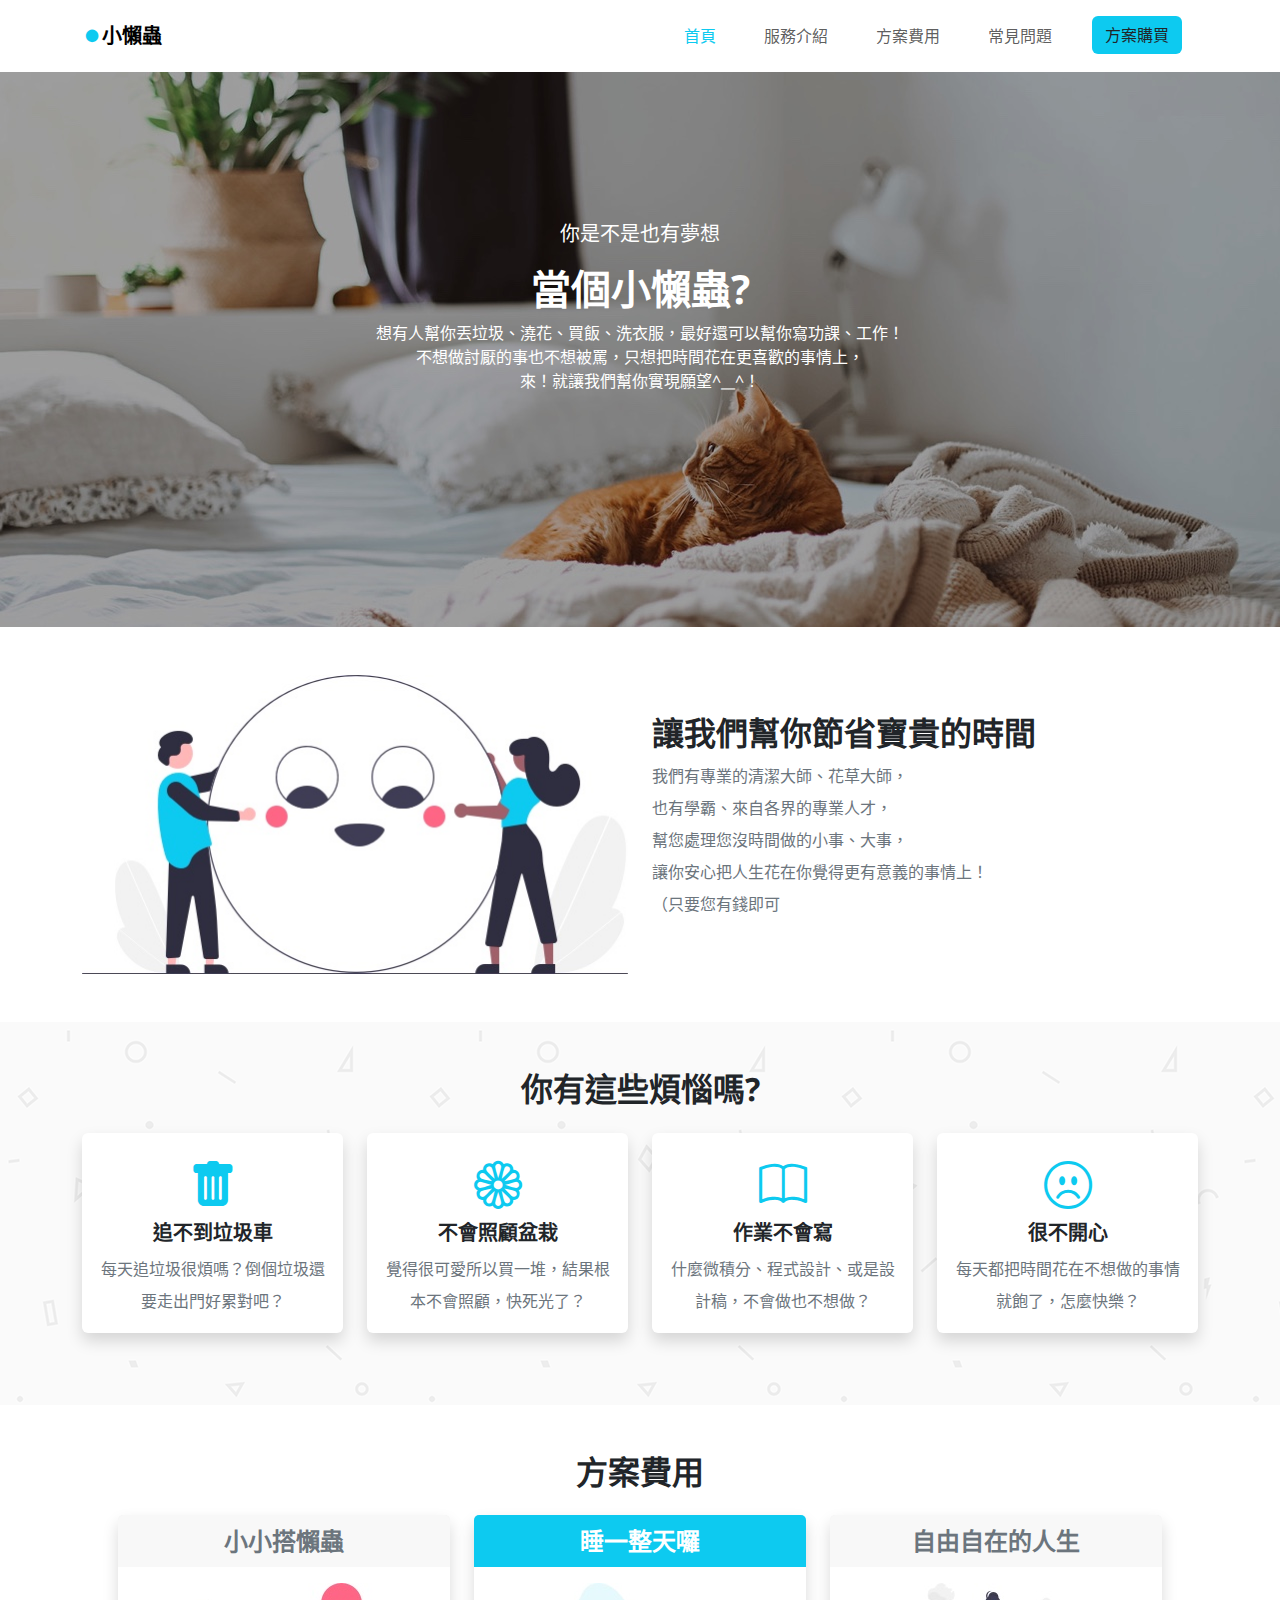
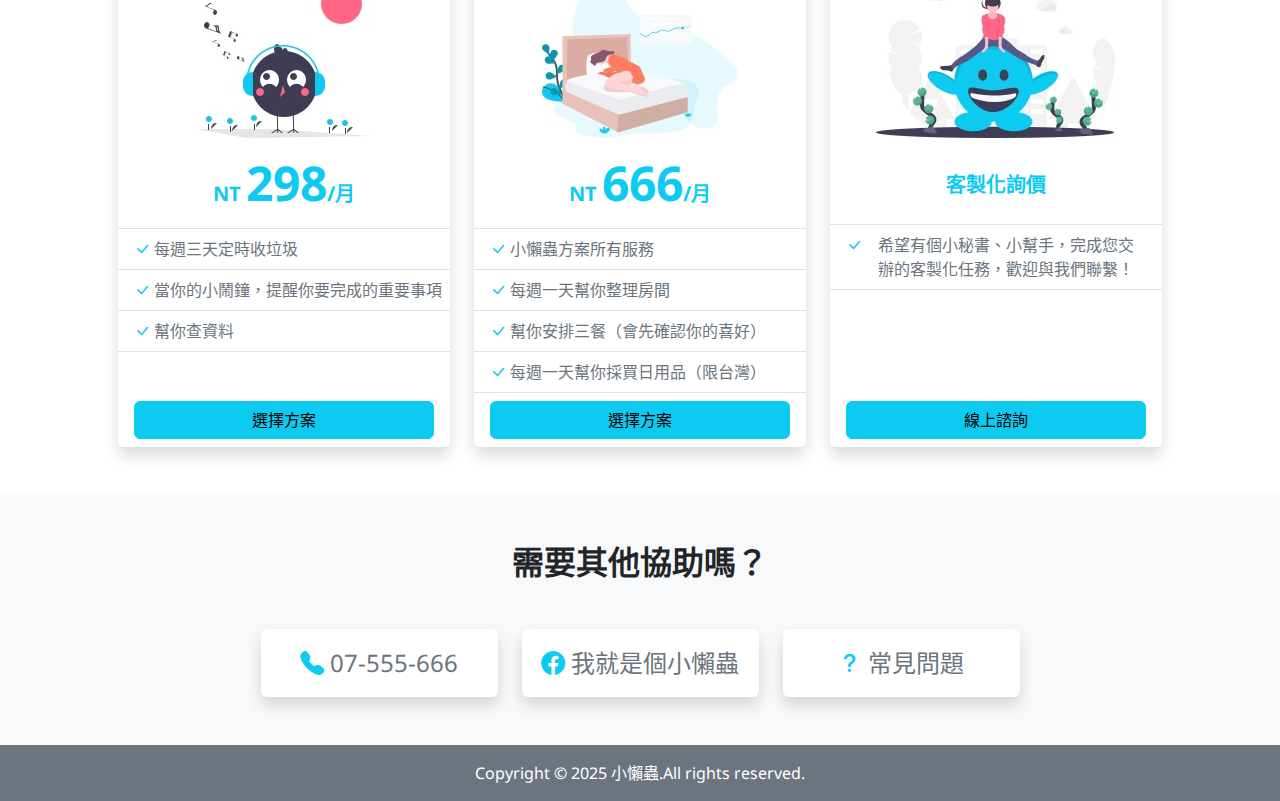
==== index.html @ 2e92f0f8 "The first commit on 20250121" ====
<!DOCTYPE html>
<html lang="zh-tw">
  <head>
    <meta charset="UTF-8" />
    <meta name="viewport" content="width=device-width, initial-scale=1.0" />
    <title>小懶蟲</title>
    <link rel="stylesheet" href="./stylesheets/all.css" />
    <link rel="preconnect" href="https://fonts.googleapis.com" />
    <link rel="preconnect" href="https://fonts.gstatic.com" crossorigin />
    <link
      href="https://fonts.googleapis.com/css2?family=Noto+Sans:ital,wght@0,100..900;1,100..900&display=swap"
      rel="stylesheet"
    />
    <link
      rel="stylesheet"
      href="https://cdn.jsdelivr.net/npm/bootstrap-icons@1.11.3/font/bootstrap-icons.min.css"
    />

    <style>
      body {
        font-family: "Noto Sans", serif;
        font-optical-sizing: auto;
        font-weight: 400;
        font-style: normal;
        font-variation-settings: "wdth" 100;
      }
    </style>
  </head>
  <body>
    <!-- 導覽列  -->

    <nav class="navbar navbar-expand-lg navbar-light bg-white py-3 fixed-top">
      <div class="container">
        <a class="navbar-brand fw-bold" href="#"
          ><i class="bi bi-record-fill text-info"></i>小懶蟲</a
        >
        <button
          class="navbar-toggler"
          type="button"
          data-bs-toggle="collapse"
          data-bs-target="#navbarSupportedContent"
          aria-controls="navbarSupportedContent"
          aria-expanded="false"
          aria-label="Toggle navigation"
        >
          <span class="navbar-toggler-icon"></span>
        </button>
        <div class="collapse navbar-collapse" id="navbarSupportedContent">
          <ul class="navbar-nav ms-auto mb-2 mb-lg-0">
            <li class="nav-item mx-3">
              <a class="nav-link text-info" aria-current="page" href="#"
                >首頁</a
              >
            </li>
            <li class="nav-item mx-3">
              <a class="nav-link" href="#service">服務介紹</a>
            </li>
            <li class="nav-item mx-3">
              <a class="nav-link" href="#option">方案費用</a>
            </li>
            <li class="nav-item mx-3">
              <a class="nav-link" href="./question.html">常見問題</a>
            </li>
            <li class="nav-item mx-3">
              <a class="btn bg-info" href="./purchase.html">方案購買</a>
            </li>
          </ul>
        </div>
      </div>
    </nav>

    <!-- Header 圖片 -->
    <header
      class="header d-flex justify-content-center align-items-lg-center mb-5"
    >
      <div class="p-5 text-white text-center">
        <p class="fs-5">你是不是也有夢想</p>
        <h1 class="fw-bold">當個小懶蟲?</h1>
        <p>
          想有人幫你丟垃圾、澆花、買飯、洗衣服，最好還可以幫你寫功課、工作！<br />
          不想做討厭的事也不想被罵，只想把時間花在更喜歡的事情上，<br />
          來！就讓我們幫你實現願望^__^！
        </p>
      </div>
    </header>

    <!-- Card-->
    <section class="container mb-5" id="service">
      <div class="row row-cols-1 row-cols-lg-2 flex-row-reverse">
        <div class="col d-flex align-items-center">
          <div>
            <h2 class="fw-bold">讓我們幫你節省寶貴的時間</h2>
            <p class="text-secondary lh-lg">
              我們有專業的清潔大師、花草大師，<br />
              也有學霸、來自各界的專業人才，<br />
              幫您處理您沒時間做的小事、大事，<br />
              讓你安心把人生花在你覺得更有意義的事情上！<br />
              （只要您有錢即可
            </p>
          </div>
        </div>
        <div class="col">
          <img src="./images/info.jpg" class="w-100 img-fluild" alt="" />
        </div>
      </div>
    </section>

    <!--特殊卡片-->
    <section class="p-5" style="background-image: url(./images/bg_paper.png)">
      <div class="container">
        <h2 class="text-center fw-bold mb-4">你有這些煩惱嗎?</h2>
        <div class="row row-cols-1 row-cols-lg-4 g-3 g-lg-4 mb-4">
          <div class="col">
            <div class="card border-0 shadow">
              <div class="card-body text-center">
                <i class="bi bi-trash-fill fs-s-48 text-info"></i>

                <h3 class="card-text fs-5 fw-bold">追不到垃圾車</h3>
                <p class="card-text text-secondary lh-lg">
                  每天追垃圾很煩嗎？倒個垃圾還要走出門好累對吧？
                </p>
              </div>
            </div>
          </div>
          <div class="col">
            <div class="card border-0 shadow">
              <div class="card-body text-center">
                <i class="bi bi-flower1 fs-s-48 text-info"></i>

                <h3 class="card-text fs-5 fw-bold">不會照顧盆栽</h3>
                <p class="card-text text-secondary lh-lg">
                  覺得很可愛所以買一堆，結果根本不會照顧，快死光了？
                </p>
              </div>
            </div>
          </div>
          <div class="col">
            <div class="card border-0 shadow">
              <div class="card-body text-center">
                <i class="bi bi-book fs-s-48 text-info"></i>

                <h3 class="card-text fs-5 fw-bold">作業不會寫</h3>
                <p class="card-text text-secondary lh-lg">
                  什麼微積分、程式設計、或是設計稿，不會做也不想做？
                </p>
              </div>
            </div>
          </div>
          <div class="col">
            <div class="card border-0 shadow">
              <div class="card-body text-center">
                <i class="bi bi-emoji-frown fs-s-48 text-info"></i>

                <h3 class="card-text fs-5 fw-bold">很不開心</h3>
                <p class="card-text text-secondary lh-lg">
                  每天都把時間花在不想做的事情就飽了，怎麼快樂？
                </p>
              </div>
            </div>
          </div>
        </div>
      </div>
    </section>

    <!--方案費用-->
    <section class="container p-5" id="option">
      <h2 class="fw-bold text-center mb-4">方案費用</h2>
      <div class="row row-cols-1 row-cols-lg-3 gy-5">
        <div class="col">
          <div class="card border-0 shadow h-100">
            <div class="card-header border-0">
              <p class="fs-s-24 text-secondary fw-bold mb-0 text-center">
                小小搭懶蟲
              </p>
            </div>

            <div class="card-body flex-grow-0">
              <div class="text-center">
                <img
                  src="./images/plan01.jpg"
                  class="img-fluild mb-3"
                  alt=""
                  style="height: 155px; width: auto"
                />
                <p class="fs-5 card-text fw-bold text-info">
                  NT <strong class="display-5 fw-bold">298</strong>/月
                </p>
              </div>
            </div>
            <ul class="list-group list-group-flush text-nowrap">
              <li class="list-group-item text-secondary border-top">
                <i class="bi bi-check-lg fs-s-16 text-info"></i>
                每週三天定時收垃圾
              </li>
              <li class="list-group-item text-secondary">
                <i class="bi bi-check-lg fs-s-16 text-info"></i>
                當你的小鬧鐘，提醒你要完成的重要事項
              </li>
              <li class="list-group-item text-secondary border-bottom">
                <i class="bi bi-check-lg fs-s-16 text-info"></i> 幫你查資料
              </li>
            </ul>
            <div class="card-footer bg-white mt-auto">
              <a href="#" class="btn btn-info w-100">選擇方案</a>
            </div>
          </div>
        </div>

        <div class="col">
          <div class="card border-0 shadow h-100">
            <div class="card-header border-0 bg-info">
              <p class="fs-s-24 text-white fw-bold mb-0 text-center">
                睡一整天囉
              </p>
            </div>

            <div class="card-body flex-grow-0">
              <div class="text-center">
                <img
                  src="./images/plan02.jpg"
                  class="img-fluild mb-3"
                  alt=""
                  style="height: 155px; width: auto"
                />
                <p class="fs-5 card-text fw-bold text-info">
                  NT <strong class="display-5 fw-bold">666</strong>/月
                </p>
              </div>
            </div>
            <ul class="list-group list-group-flush text-nowrap">
              <li class="list-group-item text-secondary border-top">
                <i class="bi bi-check-lg fs-s-16 text-info"></i>
                小懶蟲方案所有服務
              </li>
              <li class="list-group-item text-secondary">
                <i class="bi bi-check-lg fs-s-16 text-info"></i>
                每週一天幫你整理房間
              </li>
              <li class="list-group-item text-secondary border-bottom">
                <i class="bi bi-check-lg fs-s-16 text-info"></i>
                幫你安排三餐（會先確認你的喜好）
              </li>
              <li class="list-group-item text-secondary border-bottom">
                <i class="bi bi-check-lg fs-s-16 text-info"></i>
                每週一天幫你採買日用品（限台灣）
              </li>
            </ul>
            <div class="card-footer bg-white">
              <a href="#" class="btn btn-info w-100">選擇方案</a>
            </div>
          </div>
        </div>

        <div class="col">
          <div class="card border-0 shadow h-100">
            <div class="card-header border-0">
              <p class="fs-s-24 text-secondary fw-bold mb-0 text-center">
                自由自在的人生
              </p>
            </div>

            <div class="card-body flex-grow-0">
              <!--flex-grow-0 讓card-body長度等於內容大小-->
              <div class="text-center">
                <img
                  src="./images/plan03.jpg"
                  class="img-fluild mb-3"
                  alt=""
                  style="height: 155px; width: auto"
                />
                <p class="fs-5 card-text fw-bold text-info mt-3 mb-2">
                  客製化詢價
                </p>
              </div>
            </div>
            <ul class="list-group list-group-flush">
              <li
                class="list-group-item text-secondary border-top border-bottom ps-5"
              >
                <i
                  class="bi bi-check-lg fs-s-16 text-info position-absolute start-0 ms-3"
                ></i>
                希望有個小秘書、小幫手，完成您交辦的客製化任務，歡迎與我們聯繫！
              </li>
            </ul>
            <div class="card-footer mt-auto bg-white">
              <a href="#" class="btn btn-info w-100">線上諮詢</a>
            </div>
          </div>
        </div>
      </div>
    </section>

    <!--其他協助-->
    <section class="bg-light">
      <div class="container p-5">
        <h2 class="fw-bold text-center mb-4">需要其他協助嗎？</h2>

        <div
          class="row row-cols-1 row-cols-lg-3 justify-content-lg-center gy-4 px-5 mx-5 px-lg-0 mx-lg-0 mt-1"
        >
          <div class="col col-lg-3">
            <div class="card border-0 shadow fs-s-24">
              <div class="card-body text-center">
                <i class="bi bi-telephone-fill text-info"></i>
                <span class="text-secondary">07-555-666</span>
              </div>
            </div>
          </div>
          <div class="col col-lg-3">
            <div class="card border-0 shadow fs-s-24">
              <div class="card-body text-center">
                <i class="bi bi-facebook text-info"></i>
                <span class="text-secondary">我就是個小懶蟲</span>
              </div>
            </div>
          </div>
          <div class="col col-lg-3">
            <div class="card border-0 shadow fs-s-24">
              <div class="card-body text-center">
                <i class="bi bi-question-lg text-info"></i>
                <span class="text-secondary">常見問題</span>
              </div>
            </div>
          </div>
        </div>
      </div>
    </section>
    <!--footer-->
    <footer class="text-center bg-secondary p-3 text-white">
      <p class="mb-0 fs-s-16">Copyright © 2025 小懶蟲.All rights reserved.</p>
    </footer>
    <!-- JavaScript Bundle with Popper -->
    <script
      src="https://cdn.jsdelivr.net/npm/bootstrap@5.1.1/dist/js/bootstrap.bundle.min.js"
      integrity="sha384-/bQdsTh/da6pkI1MST/rWKFNjaCP5gBSY4sEBT38Q/9RBh9AH40zEOg7Hlq2THRZ"
      crossorigin="anonymous"
    ></script>
  </body>
</html>
---- stylesheets/all.css ----
@charset "UTF-8";
:root,
[data-bs-theme=light] {
  --bs-blue: #0d6efd;
  --bs-indigo: #6610f2;
  --bs-purple: #6f42c1;
  --bs-pink: #d63384;
  --bs-red: #dc3545;
  --bs-orange: #fd7e14;
  --bs-yellow: #ffc107;
  --bs-green: #198754;
  --bs-teal: #20c997;
  --bs-cyan: #0dcaf0;
  --bs-black: #000;
  --bs-white: #fff;
  --bs-gray: #6c757d;
  --bs-gray-dark: #343a40;
  --bs-gray-100: #f8f9fa;
  --bs-gray-200: #e9ecef;
  --bs-gray-300: #dee2e6;
  --bs-gray-400: #ced4da;
  --bs-gray-500: #adb5bd;
  --bs-gray-600: #6c757d;
  --bs-gray-700: #495057;
  --bs-gray-800: #343a40;
  --bs-gray-900: #212529;
  --bs-primary: #0d6efd;
  --bs-secondary: #6c757d;
  --bs-success: #198754;
  --bs-info: #0dcaf0;
  --bs-warning: #ffc107;
  --bs-danger: #dc3545;
  --bs-light: #f8f9fa;
  --bs-dark: #212529;
  --bs-primary-rgb: 13, 110, 253;
  --bs-secondary-rgb: 108, 117, 125;
  --bs-success-rgb: 25, 135, 84;
  --bs-info-rgb: 13, 202, 240;
  --bs-warning-rgb: 255, 193, 7;
  --bs-danger-rgb: 220, 53, 69;
  --bs-light-rgb: 248, 249, 250;
  --bs-dark-rgb: 33, 37, 41;
  --bs-primary-text-emphasis: #052c65;
  --bs-secondary-text-emphasis: #2b2f32;
  --bs-success-text-emphasis: #0a3622;
  --bs-info-text-emphasis: #055160;
  --bs-warning-text-emphasis: #664d03;
  --bs-danger-text-emphasis: #58151c;
  --bs-light-text-emphasis: #495057;
  --bs-dark-text-emphasis: #495057;
  --bs-primary-bg-subtle: #cfe2ff;
  --bs-secondary-bg-subtle: #e2e3e5;
  --bs-success-bg-subtle: #d1e7dd;
  --bs-info-bg-subtle: #cff4fc;
  --bs-warning-bg-subtle: #fff3cd;
  --bs-danger-bg-subtle: #f8d7da;
  --bs-light-bg-subtle: #fcfcfd;
  --bs-dark-bg-subtle: #ced4da;
  --bs-primary-border-subtle: #9ec5fe;
  --bs-secondary-border-subtle: #c4c8cb;
  --bs-success-border-subtle: #a3cfbb;
  --bs-info-border-subtle: #9eeaf9;
  --bs-warning-border-subtle: #ffe69c;
  --bs-danger-border-subtle: #f1aeb5;
  --bs-light-border-subtle: #e9ecef;
  --bs-dark-border-subtle: #adb5bd;
  --bs-white-rgb: 255, 255, 255;
  --bs-black-rgb: 0, 0, 0;
  --bs-font-sans-serif: system-ui, -apple-system, "Segoe UI", Roboto, "Helvetica Neue", "Noto Sans", "Liberation Sans", Arial, sans-serif, "Apple Color Emoji", "Segoe UI Emoji", "Segoe UI Symbol", "Noto Color Emoji";
  --bs-font-monospace: SFMono-Regular, Menlo, Monaco, Consolas, "Liberation Mono", "Courier New", monospace;
  --bs-gradient: linear-gradient(180deg, rgba(255, 255, 255, 0.15), rgba(255, 255, 255, 0));
  --bs-body-font-family: var(--bs-font-sans-serif);
  --bs-body-font-size: 1rem;
  --bs-body-font-weight: 400;
  --bs-body-line-height: 1.5;
  --bs-body-color: #212529;
  --bs-body-color-rgb: 33, 37, 41;
  --bs-body-bg: #fff;
  --bs-body-bg-rgb: 255, 255, 255;
  --bs-emphasis-color: #000;
  --bs-emphasis-color-rgb: 0, 0, 0;
  --bs-secondary-color: rgba(33, 37, 41, 0.75);
  --bs-secondary-color-rgb: 33, 37, 41;
  --bs-secondary-bg: #e9ecef;
  --bs-secondary-bg-rgb: 233, 236, 239;
  --bs-tertiary-color: rgba(33, 37, 41, 0.5);
  --bs-tertiary-color-rgb: 33, 37, 41;
  --bs-tertiary-bg: #f8f9fa;
  --bs-tertiary-bg-rgb: 248, 249, 250;
  --bs-heading-color: inherit;
  --bs-link-color: #0d6efd;
  --bs-link-color-rgb: 13, 110, 253;
  --bs-link-decoration: underline;
  --bs-link-hover-color: #0a58ca;
  --bs-link-hover-color-rgb: 10, 88, 202;
  --bs-code-color: #d63384;
  --bs-highlight-color: #212529;
  --bs-highlight-bg: #fff3cd;
  --bs-border-width: 1px;
  --bs-border-style: solid;
  --bs-border-color: #dee2e6;
  --bs-border-color-translucent: rgba(0, 0, 0, 0.175);
  --bs-border-radius: 0.375rem;
  --bs-border-radius-sm: 0.25rem;
  --bs-border-radius-lg: 0.5rem;
  --bs-border-radius-xl: 1rem;
  --bs-border-radius-xxl: 2rem;
  --bs-border-radius-2xl: var(--bs-border-radius-xxl);
  --bs-border-radius-pill: 50rem;
  --bs-box-shadow: 0 0.5rem 1rem rgba(0, 0, 0, 0.15);
  --bs-box-shadow-sm: 0 0.125rem 0.25rem rgba(0, 0, 0, 0.075);
  --bs-box-shadow-lg: 0 1rem 3rem rgba(0, 0, 0, 0.175);
  --bs-box-shadow-inset: inset 0 1px 2px rgba(0, 0, 0, 0.075);
  --bs-focus-ring-width: 0.25rem;
  --bs-focus-ring-opacity: 0.25;
  --bs-focus-ring-color: rgba(13, 110, 253, 0.25);
  --bs-form-valid-color: #198754;
  --bs-form-valid-border-color: #198754;
  --bs-form-invalid-color: #dc3545;
  --bs-form-invalid-border-color: #dc3545;
}

[data-bs-theme=dark] {
  color-scheme: dark;
  --bs-body-color: #dee2e6;
  --bs-body-color-rgb: 222, 226, 230;
  --bs-body-bg: #212529;
  --bs-body-bg-rgb: 33, 37, 41;
  --bs-emphasis-color: #fff;
  --bs-emphasis-color-rgb: 255, 255, 255;
  --bs-secondary-color: rgba(222, 226, 230, 0.75);
  --bs-secondary-color-rgb: 222, 226, 230;
  --bs-secondary-bg: #343a40;
  --bs-secondary-bg-rgb: 52, 58, 64;
  --bs-tertiary-color: rgba(222, 226, 230, 0.5);
  --bs-tertiary-color-rgb: 222, 226, 230;
  --bs-tertiary-bg: #2b3035;
  --bs-tertiary-bg-rgb: 43, 48, 53;
  --bs-primary-text-emphasis: #6ea8fe;
  --bs-secondary-text-emphasis: #a7acb1;
  --bs-success-text-emphasis: #75b798;
  --bs-info-text-emphasis: #6edff6;
  --bs-warning-text-emphasis: #ffda6a;
  --bs-danger-text-emphasis: #ea868f;
  --bs-light-text-emphasis: #f8f9fa;
  --bs-dark-text-emphasis: #dee2e6;
  --bs-primary-bg-subtle: #031633;
  --bs-secondary-bg-subtle: #161719;
  --bs-success-bg-subtle: #051b11;
  --bs-info-bg-subtle: #032830;
  --bs-warning-bg-subtle: #332701;
  --bs-danger-bg-subtle: #2c0b0e;
  --bs-light-bg-subtle: #343a40;
  --bs-dark-bg-subtle: #1a1d20;
  --bs-primary-border-subtle: #084298;
  --bs-secondary-border-subtle: #41464b;
  --bs-success-border-subtle: #0f5132;
  --bs-info-border-subtle: #087990;
  --bs-warning-border-subtle: #997404;
  --bs-danger-border-subtle: #842029;
  --bs-light-border-subtle: #495057;
  --bs-dark-border-subtle: #343a40;
  --bs-heading-color: inherit;
  --bs-link-color: #6ea8fe;
  --bs-link-hover-color: #8bb9fe;
  --bs-link-color-rgb: 110, 168, 254;
  --bs-link-hover-color-rgb: 139, 185, 254;
  --bs-code-color: #e685b5;
  --bs-highlight-color: #dee2e6;
  --bs-highlight-bg: #664d03;
  --bs-border-color: #495057;
  --bs-border-color-translucent: rgba(255, 255, 255, 0.15);
  --bs-form-valid-color: #75b798;
  --bs-form-valid-border-color: #75b798;
  --bs-form-invalid-color: #ea868f;
  --bs-form-invalid-border-color: #ea868f;
}

*,
*::before,
*::after {
  box-sizing: border-box;
}

@media (prefers-reduced-motion: no-preference) {
  :root {
    scroll-behavior: smooth;
  }
}

body {
  margin: 0;
  font-family: var(--bs-body-font-family);
  font-size: var(--bs-body-font-size);
  font-weight: var(--bs-body-font-weight);
  line-height: var(--bs-body-line-height);
  color: var(--bs-body-color);
  text-align: var(--bs-body-text-align);
  background-color: var(--bs-body-bg);
  -webkit-text-size-adjust: 100%;
  -webkit-tap-highlight-color: rgba(0, 0, 0, 0);
}

hr {
  margin: 1rem 0;
  color: inherit;
  border: 0;
  border-top: var(--bs-border-width) solid;
  opacity: 0.25;
}

h6, .h6, h5, .h5, h4, .h4, h3, .h3, h2, .h2, h1, .h1 {
  margin-top: 0;
  margin-bottom: 0.5rem;
  font-weight: 500;
  line-height: 1.2;
  color: var(--bs-heading-color);
}

h1, .h1 {
  font-size: calc(1.375rem + 1.5vw);
}
@media (min-width: 1200px) {
  h1, .h1 {
    font-size: 2.5rem;
  }
}

h2, .h2 {
  font-size: calc(1.325rem + 0.9vw);
}
@media (min-width: 1200px) {
  h2, .h2 {
    font-size: 2rem;
  }
}

h3, .h3 {
  font-size: calc(1.3rem + 0.6vw);
}
@media (min-width: 1200px) {
  h3, .h3 {
    font-size: 1.75rem;
  }
}

h4, .h4 {
  font-size: calc(1.275rem + 0.3vw);
}
@media (min-width: 1200px) {
  h4, .h4 {
    font-size: 1.5rem;
  }
}

h5, .h5 {
  font-size: 1.25rem;
}

h6, .h6 {
  font-size: 1rem;
}

p {
  margin-top: 0;
  margin-bottom: 1rem;
}

abbr[title] {
  -webkit-text-decoration: underline dotted;
          text-decoration: underline dotted;
  cursor: help;
  -webkit-text-decoration-skip-ink: none;
          text-decoration-skip-ink: none;
}

address {
  margin-bottom: 1rem;
  font-style: normal;
  line-height: inherit;
}

ol,
ul {
  padding-left: 2rem;
}

ol,
ul,
dl {
  margin-top: 0;
  margin-bottom: 1rem;
}

ol ol,
ul ul,
ol ul,
ul ol {
  margin-bottom: 0;
}

dt {
  font-weight: 700;
}

dd {
  margin-bottom: 0.5rem;
  margin-left: 0;
}

blockquote {
  margin: 0 0 1rem;
}

b,
strong {
  font-weight: bolder;
}

small, .small {
  font-size: 0.875em;
}

mark, .mark {
  padding: 0.1875em;
  color: var(--bs-highlight-color);
  background-color: var(--bs-highlight-bg);
}

sub,
sup {
  position: relative;
  font-size: 0.75em;
  line-height: 0;
  vertical-align: baseline;
}

sub {
  bottom: -0.25em;
}

sup {
  top: -0.5em;
}

a {
  color: rgba(var(--bs-link-color-rgb), var(--bs-link-opacity, 1));
  text-decoration: underline;
}
a:hover {
  --bs-link-color-rgb: var(--bs-link-hover-color-rgb);
}

a:not([href]):not([class]), a:not([href]):not([class]):hover {
  color: inherit;
  text-decoration: none;
}

pre,
code,
kbd,
samp {
  font-family: var(--bs-font-monospace);
  font-size: 1em;
}

pre {
  display: block;
  margin-top: 0;
  margin-bottom: 1rem;
  overflow: auto;
  font-size: 0.875em;
}
pre code {
  font-size: inherit;
  color: inherit;
  word-break: normal;
}

code {
  font-size: 0.875em;
  color: var(--bs-code-color);
  word-wrap: break-word;
}
a > code {
  color: inherit;
}

kbd {
  padding: 0.1875rem 0.375rem;
  font-size: 0.875em;
  color: var(--bs-body-bg);
  background-color: var(--bs-body-color);
  border-radius: 0.25rem;
}
kbd kbd {
  padding: 0;
  font-size: 1em;
}

figure {
  margin: 0 0 1rem;
}

img,
svg {
  vertical-align: middle;
}

table {
  caption-side: bottom;
  border-collapse: collapse;
}

caption {
  padding-top: 0.5rem;
  padding-bottom: 0.5rem;
  color: var(--bs-secondary-color);
  text-align: left;
}

th {
  text-align: inherit;
  text-align: -webkit-match-parent;
}

thead,
tbody,
tfoot,
tr,
td,
th {
  border-color: inherit;
  border-style: solid;
  border-width: 0;
}

label {
  display: inline-block;
}

button {
  border-radius: 0;
}

button:focus:not(:focus-visible) {
  outline: 0;
}

input,
button,
select,
optgroup,
textarea {
  margin: 0;
  font-family: inherit;
  font-size: inherit;
  line-height: inherit;
}

button,
select {
  text-transform: none;
}

[role=button] {
  cursor: pointer;
}

select {
  word-wrap: normal;
}
select:disabled {
  opacity: 1;
}

[list]:not([type=date]):not([type=datetime-local]):not([type=month]):not([type=week]):not([type=time])::-webkit-calendar-picker-indicator {
  display: none !important;
}

button,
[type=button],
[type=reset],
[type=submit] {
  -webkit-appearance: button;
}
button:not(:disabled),
[type=button]:not(:disabled),
[type=reset]:not(:disabled),
[type=submit]:not(:disabled) {
  cursor: pointer;
}

::-moz-focus-inner {
  padding: 0;
  border-style: none;
}

textarea {
  resize: vertical;
}

fieldset {
  min-width: 0;
  padding: 0;
  margin: 0;
  border: 0;
}

legend {
  float: left;
  width: 100%;
  padding: 0;
  margin-bottom: 0.5rem;
  font-size: calc(1.275rem + 0.3vw);
  line-height: inherit;
}
@media (min-width: 1200px) {
  legend {
    font-size: 1.5rem;
  }
}
legend + * {
  clear: left;
}

::-webkit-datetime-edit-fields-wrapper,
::-webkit-datetime-edit-text,
::-webkit-datetime-edit-minute,
::-webkit-datetime-edit-hour-field,
::-webkit-datetime-edit-day-field,
::-webkit-datetime-edit-month-field,
::-webkit-datetime-edit-year-field {
  padding: 0;
}

::-webkit-inner-spin-button {
  height: auto;
}

[type=search] {
  -webkit-appearance: textfield;
  outline-offset: -2px;
}

/* rtl:raw:
[type="tel"],
[type="url"],
[type="email"],
[type="number"] {
  direction: ltr;
}
*/
::-webkit-search-decoration {
  -webkit-appearance: none;
}

::-webkit-color-swatch-wrapper {
  padding: 0;
}

::file-selector-button {
  font: inherit;
  -webkit-appearance: button;
}

output {
  display: inline-block;
}

iframe {
  border: 0;
}

summary {
  display: list-item;
  cursor: pointer;
}

progress {
  vertical-align: baseline;
}

[hidden] {
  display: none !important;
}

.lead {
  font-size: 1.25rem;
  font-weight: 300;
}

.display-1 {
  font-size: calc(1.625rem + 4.5vw);
  font-weight: 300;
  line-height: 1.2;
}
@media (min-width: 1200px) {
  .display-1 {
    font-size: 5rem;
  }
}

.display-2 {
  font-size: calc(1.575rem + 3.9vw);
  font-weight: 300;
  line-height: 1.2;
}
@media (min-width: 1200px) {
  .display-2 {
    font-size: 4.5rem;
  }
}

.display-3 {
  font-size: calc(1.525rem + 3.3vw);
  font-weight: 300;
  line-height: 1.2;
}
@media (min-width: 1200px) {
  .display-3 {
    font-size: 4rem;
  }
}

.display-4 {
  font-size: calc(1.475rem + 2.7vw);
  font-weight: 300;
  line-height: 1.2;
}
@media (min-width: 1200px) {
  .display-4 {
    font-size: 3.5rem;
  }
}

.display-5 {
  font-size: calc(1.425rem + 2.1vw);
  font-weight: 300;
  line-height: 1.2;
}
@media (min-width: 1200px) {
  .display-5 {
    font-size: 3rem;
  }
}

.display-6 {
  font-size: calc(1.375rem + 1.5vw);
  font-weight: 300;
  line-height: 1.2;
}
@media (min-width: 1200px) {
  .display-6 {
    font-size: 2.5rem;
  }
}

.list-unstyled {
  padding-left: 0;
  list-style: none;
}

.list-inline {
  padding-left: 0;
  list-style: none;
}

.list-inline-item {
  display: inline-block;
}
.list-inline-item:not(:last-child) {
  margin-right: 0.5rem;
}

.initialism {
  font-size: 0.875em;
  text-transform: uppercase;
}

.blockquote {
  margin-bottom: 1rem;
  font-size: 1.25rem;
}
.blockquote > :last-child {
  margin-bottom: 0;
}

.blockquote-footer {
  margin-top: -1rem;
  margin-bottom: 1rem;
  font-size: 0.875em;
  color: #6c757d;
}
.blockquote-footer::before {
  content: "— ";
}

.img-fluid {
  max-width: 100%;
  height: auto;
}

.img-thumbnail {
  padding: 0.25rem;
  background-color: var(--bs-body-bg);
  border: var(--bs-border-width) solid var(--bs-border-color);
  border-radius: var(--bs-border-radius);
  max-width: 100%;
  height: auto;
}

.figure {
  display: inline-block;
}

.figure-img {
  margin-bottom: 0.5rem;
  line-height: 1;
}

.figure-caption {
  font-size: 0.875em;
  color: var(--bs-secondary-color);
}

.container,
.container-fluid,
.container-xxl,
.container-xl,
.container-lg,
.container-md,
.container-sm {
  --bs-gutter-x: 1.5rem;
  --bs-gutter-y: 0;
  width: 100%;
  padding-right: calc(var(--bs-gutter-x) * 0.5);
  padding-left: calc(var(--bs-gutter-x) * 0.5);
  margin-right: auto;
  margin-left: auto;
}

@media (min-width: 576px) {
  .container-sm, .container {
    max-width: 540px;
  }
}
@media (min-width: 768px) {
  .container-md, .container-sm, .container {
    max-width: 720px;
  }
}
@media (min-width: 992px) {
  .container-lg, .container-md, .container-sm, .container {
    max-width: 960px;
  }
}
@media (min-width: 1200px) {
  .container-xl, .container-lg, .container-md, .container-sm, .container {
    max-width: 1140px;
  }
}
@media (min-width: 1400px) {
  .container-xxl, .container-xl, .container-lg, .container-md, .container-sm, .container {
    max-width: 1320px;
  }
}
:root {
  --bs-breakpoint-xs: 0;
  --bs-breakpoint-sm: 576px;
  --bs-breakpoint-md: 768px;
  --bs-breakpoint-lg: 992px;
  --bs-breakpoint-xl: 1200px;
  --bs-breakpoint-xxl: 1400px;
}

.row {
  --bs-gutter-x: 1.5rem;
  --bs-gutter-y: 0;
  display: flex;
  flex-wrap: wrap;
  margin-top: calc(-1 * var(--bs-gutter-y));
  margin-right: calc(-0.5 * var(--bs-gutter-x));
  margin-left: calc(-0.5 * var(--bs-gutter-x));
}
.row > * {
  flex-shrink: 0;
  width: 100%;
  max-width: 100%;
  padding-right: calc(var(--bs-gutter-x) * 0.5);
  padding-left: calc(var(--bs-gutter-x) * 0.5);
  margin-top: var(--bs-gutter-y);
}

.col {
  flex: 1 0 0%;
}

.row-cols-auto > * {
  flex: 0 0 auto;
  width: auto;
}

.row-cols-1 > * {
  flex: 0 0 auto;
  width: 100%;
}

.row-cols-2 > * {
  flex: 0 0 auto;
  width: 50%;
}

.row-cols-3 > * {
  flex: 0 0 auto;
  width: 33.33333333%;
}

.row-cols-4 > * {
  flex: 0 0 auto;
  width: 25%;
}

.row-cols-5 > * {
  flex: 0 0 auto;
  width: 20%;
}

.row-cols-6 > * {
  flex: 0 0 auto;
  width: 16.66666667%;
}

.col-auto {
  flex: 0 0 auto;
  width: auto;
}

.col-1 {
  flex: 0 0 auto;
  width: 8.33333333%;
}

.col-2 {
  flex: 0 0 auto;
  width: 16.66666667%;
}

.col-3 {
  flex: 0 0 auto;
  width: 25%;
}

.col-4 {
  flex: 0 0 auto;
  width: 33.33333333%;
}

.col-5 {
  flex: 0 0 auto;
  width: 41.66666667%;
}

.col-6 {
  flex: 0 0 auto;
  width: 50%;
}

.col-7 {
  flex: 0 0 auto;
  width: 58.33333333%;
}

.col-8 {
  flex: 0 0 auto;
  width: 66.66666667%;
}

.col-9 {
  flex: 0 0 auto;
  width: 75%;
}

.col-10 {
  flex: 0 0 auto;
  width: 83.33333333%;
}

.col-11 {
  flex: 0 0 auto;
  width: 91.66666667%;
}

.col-12 {
  flex: 0 0 auto;
  width: 100%;
}

.offset-1 {
  margin-left: 8.33333333%;
}

.offset-2 {
  margin-left: 16.66666667%;
}

.offset-3 {
  margin-left: 25%;
}

.offset-4 {
  margin-left: 33.33333333%;
}

.offset-5 {
  margin-left: 41.66666667%;
}

.offset-6 {
  margin-left: 50%;
}

.offset-7 {
  margin-left: 58.33333333%;
}

.offset-8 {
  margin-left: 66.66666667%;
}

.offset-9 {
  margin-left: 75%;
}

.offset-10 {
  margin-left: 83.33333333%;
}

.offset-11 {
  margin-left: 91.66666667%;
}

.g-0,
.gx-0 {
  --bs-gutter-x: 0;
}

.g-0,
.gy-0 {
  --bs-gutter-y: 0;
}

.g-1,
.gx-1 {
  --bs-gutter-x: 0.25rem;
}

.g-1,
.gy-1 {
  --bs-gutter-y: 0.25rem;
}

.g-2,
.gx-2 {
  --bs-gutter-x: 0.5rem;
}

.g-2,
.gy-2 {
  --bs-gutter-y: 0.5rem;
}

.g-3,
.gx-3 {
  --bs-gutter-x: 1rem;
}

.g-3,
.gy-3 {
  --bs-gutter-y: 1rem;
}

.g-4,
.gx-4 {
  --bs-gutter-x: 1.5rem;
}

.g-4,
.gy-4 {
  --bs-gutter-y: 1.5rem;
}

.g-5,
.gx-5 {
  --bs-gutter-x: 3rem;
}

.g-5,
.gy-5 {
  --bs-gutter-y: 3rem;
}

@media (min-width: 576px) {
  .col-sm {
    flex: 1 0 0%;
  }
  .row-cols-sm-auto > * {
    flex: 0 0 auto;
    width: auto;
  }
  .row-cols-sm-1 > * {
    flex: 0 0 auto;
    width: 100%;
  }
  .row-cols-sm-2 > * {
    flex: 0 0 auto;
    width: 50%;
  }
  .row-cols-sm-3 > * {
    flex: 0 0 auto;
    width: 33.33333333%;
  }
  .row-cols-sm-4 > * {
    flex: 0 0 auto;
    width: 25%;
  }
  .row-cols-sm-5 > * {
    flex: 0 0 auto;
    width: 20%;
  }
  .row-cols-sm-6 > * {
    flex: 0 0 auto;
    width: 16.66666667%;
  }
  .col-sm-auto {
    flex: 0 0 auto;
    width: auto;
  }
  .col-sm-1 {
    flex: 0 0 auto;
    width: 8.33333333%;
  }
  .col-sm-2 {
    flex: 0 0 auto;
    width: 16.66666667%;
  }
  .col-sm-3 {
    flex: 0 0 auto;
    width: 25%;
  }
  .col-sm-4 {
    flex: 0 0 auto;
    width: 33.33333333%;
  }
  .col-sm-5 {
    flex: 0 0 auto;
    width: 41.66666667%;
  }
  .col-sm-6 {
    flex: 0 0 auto;
    width: 50%;
  }
  .col-sm-7 {
    flex: 0 0 auto;
    width: 58.33333333%;
  }
  .col-sm-8 {
    flex: 0 0 auto;
    width: 66.66666667%;
  }
  .col-sm-9 {
    flex: 0 0 auto;
    width: 75%;
  }
  .col-sm-10 {
    flex: 0 0 auto;
    width: 83.33333333%;
  }
  .col-sm-11 {
    flex: 0 0 auto;
    width: 91.66666667%;
  }
  .col-sm-12 {
    flex: 0 0 auto;
    width: 100%;
  }
  .offset-sm-0 {
    margin-left: 0;
  }
  .offset-sm-1 {
    margin-left: 8.33333333%;
  }
  .offset-sm-2 {
    margin-left: 16.66666667%;
  }
  .offset-sm-3 {
    margin-left: 25%;
  }
  .offset-sm-4 {
    margin-left: 33.33333333%;
  }
  .offset-sm-5 {
    margin-left: 41.66666667%;
  }
  .offset-sm-6 {
    margin-left: 50%;
  }
  .offset-sm-7 {
    margin-left: 58.33333333%;
  }
  .offset-sm-8 {
    margin-left: 66.66666667%;
  }
  .offset-sm-9 {
    margin-left: 75%;
  }
  .offset-sm-10 {
    margin-left: 83.33333333%;
  }
  .offset-sm-11 {
    margin-left: 91.66666667%;
  }
  .g-sm-0,
  .gx-sm-0 {
    --bs-gutter-x: 0;
  }
  .g-sm-0,
  .gy-sm-0 {
    --bs-gutter-y: 0;
  }
  .g-sm-1,
  .gx-sm-1 {
    --bs-gutter-x: 0.25rem;
  }
  .g-sm-1,
  .gy-sm-1 {
    --bs-gutter-y: 0.25rem;
  }
  .g-sm-2,
  .gx-sm-2 {
    --bs-gutter-x: 0.5rem;
  }
  .g-sm-2,
  .gy-sm-2 {
    --bs-gutter-y: 0.5rem;
  }
  .g-sm-3,
  .gx-sm-3 {
    --bs-gutter-x: 1rem;
  }
  .g-sm-3,
  .gy-sm-3 {
    --bs-gutter-y: 1rem;
  }
  .g-sm-4,
  .gx-sm-4 {
    --bs-gutter-x: 1.5rem;
  }
  .g-sm-4,
  .gy-sm-4 {
    --bs-gutter-y: 1.5rem;
  }
  .g-sm-5,
  .gx-sm-5 {
    --bs-gutter-x: 3rem;
  }
  .g-sm-5,
  .gy-sm-5 {
    --bs-gutter-y: 3rem;
  }
}
@media (min-width: 768px) {
  .col-md {
    flex: 1 0 0%;
  }
  .row-cols-md-auto > * {
    flex: 0 0 auto;
    width: auto;
  }
  .row-cols-md-1 > * {
    flex: 0 0 auto;
    width: 100%;
  }
  .row-cols-md-2 > * {
    flex: 0 0 auto;
    width: 50%;
  }
  .row-cols-md-3 > * {
    flex: 0 0 auto;
    width: 33.33333333%;
  }
  .row-cols-md-4 > * {
    flex: 0 0 auto;
    width: 25%;
  }
  .row-cols-md-5 > * {
    flex: 0 0 auto;
    width: 20%;
  }
  .row-cols-md-6 > * {
    flex: 0 0 auto;
    width: 16.66666667%;
  }
  .col-md-auto {
    flex: 0 0 auto;
    width: auto;
  }
  .col-md-1 {
    flex: 0 0 auto;
    width: 8.33333333%;
  }
  .col-md-2 {
    flex: 0 0 auto;
    width: 16.66666667%;
  }
  .col-md-3 {
    flex: 0 0 auto;
    width: 25%;
  }
  .col-md-4 {
    flex: 0 0 auto;
    width: 33.33333333%;
  }
  .col-md-5 {
    flex: 0 0 auto;
    width: 41.66666667%;
  }
  .col-md-6 {
    flex: 0 0 auto;
    width: 50%;
  }
  .col-md-7 {
    flex: 0 0 auto;
    width: 58.33333333%;
  }
  .col-md-8 {
    flex: 0 0 auto;
    width: 66.66666667%;
  }
  .col-md-9 {
    flex: 0 0 auto;
    width: 75%;
  }
  .col-md-10 {
    flex: 0 0 auto;
    width: 83.33333333%;
  }
  .col-md-11 {
    flex: 0 0 auto;
    width: 91.66666667%;
  }
  .col-md-12 {
    flex: 0 0 auto;
    width: 100%;
  }
  .offset-md-0 {
    margin-left: 0;
  }
  .offset-md-1 {
    margin-left: 8.33333333%;
  }
  .offset-md-2 {
    margin-left: 16.66666667%;
  }
  .offset-md-3 {
    margin-left: 25%;
  }
  .offset-md-4 {
    margin-left: 33.33333333%;
  }
  .offset-md-5 {
    margin-left: 41.66666667%;
  }
  .offset-md-6 {
    margin-left: 50%;
  }
  .offset-md-7 {
    margin-left: 58.33333333%;
  }
  .offset-md-8 {
    margin-left: 66.66666667%;
  }
  .offset-md-9 {
    margin-left: 75%;
  }
  .offset-md-10 {
    margin-left: 83.33333333%;
  }
  .offset-md-11 {
    margin-left: 91.66666667%;
  }
  .g-md-0,
  .gx-md-0 {
    --bs-gutter-x: 0;
  }
  .g-md-0,
  .gy-md-0 {
    --bs-gutter-y: 0;
  }
  .g-md-1,
  .gx-md-1 {
    --bs-gutter-x: 0.25rem;
  }
  .g-md-1,
  .gy-md-1 {
    --bs-gutter-y: 0.25rem;
  }
  .g-md-2,
  .gx-md-2 {
    --bs-gutter-x: 0.5rem;
  }
  .g-md-2,
  .gy-md-2 {
    --bs-gutter-y: 0.5rem;
  }
  .g-md-3,
  .gx-md-3 {
    --bs-gutter-x: 1rem;
  }
  .g-md-3,
  .gy-md-3 {
    --bs-gutter-y: 1rem;
  }
  .g-md-4,
  .gx-md-4 {
    --bs-gutter-x: 1.5rem;
  }
  .g-md-4,
  .gy-md-4 {
    --bs-gutter-y: 1.5rem;
  }
  .g-md-5,
  .gx-md-5 {
    --bs-gutter-x: 3rem;
  }
  .g-md-5,
  .gy-md-5 {
    --bs-gutter-y: 3rem;
  }
}
@media (min-width: 992px) {
  .col-lg {
    flex: 1 0 0%;
  }
  .row-cols-lg-auto > * {
    flex: 0 0 auto;
    width: auto;
  }
  .row-cols-lg-1 > * {
    flex: 0 0 auto;
    width: 100%;
  }
  .row-cols-lg-2 > * {
    flex: 0 0 auto;
    width: 50%;
  }
  .row-cols-lg-3 > * {
    flex: 0 0 auto;
    width: 33.33333333%;
  }
  .row-cols-lg-4 > * {
    flex: 0 0 auto;
    width: 25%;
  }
  .row-cols-lg-5 > * {
    flex: 0 0 auto;
    width: 20%;
  }
  .row-cols-lg-6 > * {
    flex: 0 0 auto;
    width: 16.66666667%;
  }
  .col-lg-auto {
    flex: 0 0 auto;
    width: auto;
  }
  .col-lg-1 {
    flex: 0 0 auto;
    width: 8.33333333%;
  }
  .col-lg-2 {
    flex: 0 0 auto;
    width: 16.66666667%;
  }
  .col-lg-3 {
    flex: 0 0 auto;
    width: 25%;
  }
  .col-lg-4 {
    flex: 0 0 auto;
    width: 33.33333333%;
  }
  .col-lg-5 {
    flex: 0 0 auto;
    width: 41.66666667%;
  }
  .col-lg-6 {
    flex: 0 0 auto;
    width: 50%;
  }
  .col-lg-7 {
    flex: 0 0 auto;
    width: 58.33333333%;
  }
  .col-lg-8 {
    flex: 0 0 auto;
    width: 66.66666667%;
  }
  .col-lg-9 {
    flex: 0 0 auto;
    width: 75%;
  }
  .col-lg-10 {
    flex: 0 0 auto;
    width: 83.33333333%;
  }
  .col-lg-11 {
    flex: 0 0 auto;
    width: 91.66666667%;
  }
  .col-lg-12 {
    flex: 0 0 auto;
    width: 100%;
  }
  .offset-lg-0 {
    margin-left: 0;
  }
  .offset-lg-1 {
    margin-left: 8.33333333%;
  }
  .offset-lg-2 {
    margin-left: 16.66666667%;
  }
  .offset-lg-3 {
    margin-left: 25%;
  }
  .offset-lg-4 {
    margin-left: 33.33333333%;
  }
  .offset-lg-5 {
    margin-left: 41.66666667%;
  }
  .offset-lg-6 {
    margin-left: 50%;
  }
  .offset-lg-7 {
    margin-left: 58.33333333%;
  }
  .offset-lg-8 {
    margin-left: 66.66666667%;
  }
  .offset-lg-9 {
    margin-left: 75%;
  }
  .offset-lg-10 {
    margin-left: 83.33333333%;
  }
  .offset-lg-11 {
    margin-left: 91.66666667%;
  }
  .g-lg-0,
  .gx-lg-0 {
    --bs-gutter-x: 0;
  }
  .g-lg-0,
  .gy-lg-0 {
    --bs-gutter-y: 0;
  }
  .g-lg-1,
  .gx-lg-1 {
    --bs-gutter-x: 0.25rem;
  }
  .g-lg-1,
  .gy-lg-1 {
    --bs-gutter-y: 0.25rem;
  }
  .g-lg-2,
  .gx-lg-2 {
    --bs-gutter-x: 0.5rem;
  }
  .g-lg-2,
  .gy-lg-2 {
    --bs-gutter-y: 0.5rem;
  }
  .g-lg-3,
  .gx-lg-3 {
    --bs-gutter-x: 1rem;
  }
  .g-lg-3,
  .gy-lg-3 {
    --bs-gutter-y: 1rem;
  }
  .g-lg-4,
  .gx-lg-4 {
    --bs-gutter-x: 1.5rem;
  }
  .g-lg-4,
  .gy-lg-4 {
    --bs-gutter-y: 1.5rem;
  }
  .g-lg-5,
  .gx-lg-5 {
    --bs-gutter-x: 3rem;
  }
  .g-lg-5,
  .gy-lg-5 {
    --bs-gutter-y: 3rem;
  }
}
@media (min-width: 1200px) {
  .col-xl {
    flex: 1 0 0%;
  }
  .row-cols-xl-auto > * {
    flex: 0 0 auto;
    width: auto;
  }
  .row-cols-xl-1 > * {
    flex: 0 0 auto;
    width: 100%;
  }
  .row-cols-xl-2 > * {
    flex: 0 0 auto;
    width: 50%;
  }
  .row-cols-xl-3 > * {
    flex: 0 0 auto;
    width: 33.33333333%;
  }
  .row-cols-xl-4 > * {
    flex: 0 0 auto;
    width: 25%;
  }
  .row-cols-xl-5 > * {
    flex: 0 0 auto;
    width: 20%;
  }
  .row-cols-xl-6 > * {
    flex: 0 0 auto;
    width: 16.66666667%;
  }
  .col-xl-auto {
    flex: 0 0 auto;
    width: auto;
  }
  .col-xl-1 {
    flex: 0 0 auto;
    width: 8.33333333%;
  }
  .col-xl-2 {
    flex: 0 0 auto;
    width: 16.66666667%;
  }
  .col-xl-3 {
    flex: 0 0 auto;
    width: 25%;
  }
  .col-xl-4 {
    flex: 0 0 auto;
    width: 33.33333333%;
  }
  .col-xl-5 {
    flex: 0 0 auto;
    width: 41.66666667%;
  }
  .col-xl-6 {
    flex: 0 0 auto;
    width: 50%;
  }
  .col-xl-7 {
    flex: 0 0 auto;
    width: 58.33333333%;
  }
  .col-xl-8 {
    flex: 0 0 auto;
    width: 66.66666667%;
  }
  .col-xl-9 {
    flex: 0 0 auto;
    width: 75%;
  }
  .col-xl-10 {
    flex: 0 0 auto;
    width: 83.33333333%;
  }
  .col-xl-11 {
    flex: 0 0 auto;
    width: 91.66666667%;
  }
  .col-xl-12 {
    flex: 0 0 auto;
    width: 100%;
  }
  .offset-xl-0 {
    margin-left: 0;
  }
  .offset-xl-1 {
    margin-left: 8.33333333%;
  }
  .offset-xl-2 {
    margin-left: 16.66666667%;
  }
  .offset-xl-3 {
    margin-left: 25%;
  }
  .offset-xl-4 {
    margin-left: 33.33333333%;
  }
  .offset-xl-5 {
    margin-left: 41.66666667%;
  }
  .offset-xl-6 {
    margin-left: 50%;
  }
  .offset-xl-7 {
    margin-left: 58.33333333%;
  }
  .offset-xl-8 {
    margin-left: 66.66666667%;
  }
  .offset-xl-9 {
    margin-left: 75%;
  }
  .offset-xl-10 {
    margin-left: 83.33333333%;
  }
  .offset-xl-11 {
    margin-left: 91.66666667%;
  }
  .g-xl-0,
  .gx-xl-0 {
    --bs-gutter-x: 0;
  }
  .g-xl-0,
  .gy-xl-0 {
    --bs-gutter-y: 0;
  }
  .g-xl-1,
  .gx-xl-1 {
    --bs-gutter-x: 0.25rem;
  }
  .g-xl-1,
  .gy-xl-1 {
    --bs-gutter-y: 0.25rem;
  }
  .g-xl-2,
  .gx-xl-2 {
    --bs-gutter-x: 0.5rem;
  }
  .g-xl-2,
  .gy-xl-2 {
    --bs-gutter-y: 0.5rem;
  }
  .g-xl-3,
  .gx-xl-3 {
    --bs-gutter-x: 1rem;
  }
  .g-xl-3,
  .gy-xl-3 {
    --bs-gutter-y: 1rem;
  }
  .g-xl-4,
  .gx-xl-4 {
    --bs-gutter-x: 1.5rem;
  }
  .g-xl-4,
  .gy-xl-4 {
    --bs-gutter-y: 1.5rem;
  }
  .g-xl-5,
  .gx-xl-5 {
    --bs-gutter-x: 3rem;
  }
  .g-xl-5,
  .gy-xl-5 {
    --bs-gutter-y: 3rem;
  }
}
@media (min-width: 1400px) {
  .col-xxl {
    flex: 1 0 0%;
  }
  .row-cols-xxl-auto > * {
    flex: 0 0 auto;
    width: auto;
  }
  .row-cols-xxl-1 > * {
    flex: 0 0 auto;
    width: 100%;
  }
  .row-cols-xxl-2 > * {
    flex: 0 0 auto;
    width: 50%;
  }
  .row-cols-xxl-3 > * {
    flex: 0 0 auto;
    width: 33.33333333%;
  }
  .row-cols-xxl-4 > * {
    flex: 0 0 auto;
    width: 25%;
  }
  .row-cols-xxl-5 > * {
    flex: 0 0 auto;
    width: 20%;
  }
  .row-cols-xxl-6 > * {
    flex: 0 0 auto;
    width: 16.66666667%;
  }
  .col-xxl-auto {
    flex: 0 0 auto;
    width: auto;
  }
  .col-xxl-1 {
    flex: 0 0 auto;
    width: 8.33333333%;
  }
  .col-xxl-2 {
    flex: 0 0 auto;
    width: 16.66666667%;
  }
  .col-xxl-3 {
    flex: 0 0 auto;
    width: 25%;
  }
  .col-xxl-4 {
    flex: 0 0 auto;
    width: 33.33333333%;
  }
  .col-xxl-5 {
    flex: 0 0 auto;
    width: 41.66666667%;
  }
  .col-xxl-6 {
    flex: 0 0 auto;
    width: 50%;
  }
  .col-xxl-7 {
    flex: 0 0 auto;
    width: 58.33333333%;
  }
  .col-xxl-8 {
    flex: 0 0 auto;
    width: 66.66666667%;
  }
  .col-xxl-9 {
    flex: 0 0 auto;
    width: 75%;
  }
  .col-xxl-10 {
    flex: 0 0 auto;
    width: 83.33333333%;
  }
  .col-xxl-11 {
    flex: 0 0 auto;
    width: 91.66666667%;
  }
  .col-xxl-12 {
    flex: 0 0 auto;
    width: 100%;
  }
  .offset-xxl-0 {
    margin-left: 0;
  }
  .offset-xxl-1 {
    margin-left: 8.33333333%;
  }
  .offset-xxl-2 {
    margin-left: 16.66666667%;
  }
  .offset-xxl-3 {
    margin-left: 25%;
  }
  .offset-xxl-4 {
    margin-left: 33.33333333%;
  }
  .offset-xxl-5 {
    margin-left: 41.66666667%;
  }
  .offset-xxl-6 {
    margin-left: 50%;
  }
  .offset-xxl-7 {
    margin-left: 58.33333333%;
  }
  .offset-xxl-8 {
    margin-left: 66.66666667%;
  }
  .offset-xxl-9 {
    margin-left: 75%;
  }
  .offset-xxl-10 {
    margin-left: 83.33333333%;
  }
  .offset-xxl-11 {
    margin-left: 91.66666667%;
  }
  .g-xxl-0,
  .gx-xxl-0 {
    --bs-gutter-x: 0;
  }
  .g-xxl-0,
  .gy-xxl-0 {
    --bs-gutter-y: 0;
  }
  .g-xxl-1,
  .gx-xxl-1 {
    --bs-gutter-x: 0.25rem;
  }
  .g-xxl-1,
  .gy-xxl-1 {
    --bs-gutter-y: 0.25rem;
  }
  .g-xxl-2,
  .gx-xxl-2 {
    --bs-gutter-x: 0.5rem;
  }
  .g-xxl-2,
  .gy-xxl-2 {
    --bs-gutter-y: 0.5rem;
  }
  .g-xxl-3,
  .gx-xxl-3 {
    --bs-gutter-x: 1rem;
  }
  .g-xxl-3,
  .gy-xxl-3 {
    --bs-gutter-y: 1rem;
  }
  .g-xxl-4,
  .gx-xxl-4 {
    --bs-gutter-x: 1.5rem;
  }
  .g-xxl-4,
  .gy-xxl-4 {
    --bs-gutter-y: 1.5rem;
  }
  .g-xxl-5,
  .gx-xxl-5 {
    --bs-gutter-x: 3rem;
  }
  .g-xxl-5,
  .gy-xxl-5 {
    --bs-gutter-y: 3rem;
  }
}
.table {
  --bs-table-color-type: initial;
  --bs-table-bg-type: initial;
  --bs-table-color-state: initial;
  --bs-table-bg-state: initial;
  --bs-table-color: var(--bs-emphasis-color);
  --bs-table-bg: var(--bs-body-bg);
  --bs-table-border-color: var(--bs-border-color);
  --bs-table-accent-bg: transparent;
  --bs-table-striped-color: var(--bs-emphasis-color);
  --bs-table-striped-bg: rgba(var(--bs-emphasis-color-rgb), 0.05);
  --bs-table-active-color: var(--bs-emphasis-color);
  --bs-table-active-bg: rgba(var(--bs-emphasis-color-rgb), 0.1);
  --bs-table-hover-color: var(--bs-emphasis-color);
  --bs-table-hover-bg: rgba(var(--bs-emphasis-color-rgb), 0.075);
  width: 100%;
  margin-bottom: 1rem;
  vertical-align: top;
  border-color: var(--bs-table-border-color);
}
.table > :not(caption) > * > * {
  padding: 0.5rem 0.5rem;
  color: var(--bs-table-color-state, var(--bs-table-color-type, var(--bs-table-color)));
  background-color: var(--bs-table-bg);
  border-bottom-width: var(--bs-border-width);
  box-shadow: inset 0 0 0 9999px var(--bs-table-bg-state, var(--bs-table-bg-type, var(--bs-table-accent-bg)));
}
.table > tbody {
  vertical-align: inherit;
}
.table > thead {
  vertical-align: bottom;
}

.table-group-divider {
  border-top: calc(var(--bs-border-width) * 2) solid currentcolor;
}

.caption-top {
  caption-side: top;
}

.table-sm > :not(caption) > * > * {
  padding: 0.25rem 0.25rem;
}

.table-bordered > :not(caption) > * {
  border-width: var(--bs-border-width) 0;
}
.table-bordered > :not(caption) > * > * {
  border-width: 0 var(--bs-border-width);
}

.table-borderless > :not(caption) > * > * {
  border-bottom-width: 0;
}
.table-borderless > :not(:first-child) {
  border-top-width: 0;
}

.table-striped > tbody > tr:nth-of-type(odd) > * {
  --bs-table-color-type: var(--bs-table-striped-color);
  --bs-table-bg-type: var(--bs-table-striped-bg);
}

.table-striped-columns > :not(caption) > tr > :nth-child(even) {
  --bs-table-color-type: var(--bs-table-striped-color);
  --bs-table-bg-type: var(--bs-table-striped-bg);
}

.table-active {
  --bs-table-color-state: var(--bs-table-active-color);
  --bs-table-bg-state: var(--bs-table-active-bg);
}

.table-hover > tbody > tr:hover > * {
  --bs-table-color-state: var(--bs-table-hover-color);
  --bs-table-bg-state: var(--bs-table-hover-bg);
}

.table-primary {
  --bs-table-color: #000;
  --bs-table-bg: #cfe2ff;
  --bs-table-border-color: #a6b5cc;
  --bs-table-striped-bg: #c5d7f2;
  --bs-table-striped-color: #000;
  --bs-table-active-bg: #bacbe6;
  --bs-table-active-color: #000;
  --bs-table-hover-bg: #bfd1ec;
  --bs-table-hover-color: #000;
  color: var(--bs-table-color);
  border-color: var(--bs-table-border-color);
}

.table-secondary {
  --bs-table-color: #000;
  --bs-table-bg: #e2e3e5;
  --bs-table-border-color: #b5b6b7;
  --bs-table-striped-bg: #d7d8da;
  --bs-table-striped-color: #000;
  --bs-table-active-bg: #cbccce;
  --bs-table-active-color: #000;
  --bs-table-hover-bg: #d1d2d4;
  --bs-table-hover-color: #000;
  color: var(--bs-table-color);
  border-color: var(--bs-table-border-color);
}

.table-success {
  --bs-table-color: #000;
  --bs-table-bg: #d1e7dd;
  --bs-table-border-color: #a7b9b1;
  --bs-table-striped-bg: #c7dbd2;
  --bs-table-striped-color: #000;
  --bs-table-active-bg: #bcd0c7;
  --bs-table-active-color: #000;
  --bs-table-hover-bg: #c1d6cc;
  --bs-table-hover-color: #000;
  color: var(--bs-table-color);
  border-color: var(--bs-table-border-color);
}

.table-info {
  --bs-table-color: #000;
  --bs-table-bg: #cff4fc;
  --bs-table-border-color: #a6c3ca;
  --bs-table-striped-bg: #c5e8ef;
  --bs-table-striped-color: #000;
  --bs-table-active-bg: #badce3;
  --bs-table-active-color: #000;
  --bs-table-hover-bg: #bfe2e9;
  --bs-table-hover-color: #000;
  color: var(--bs-table-color);
  border-color: var(--bs-table-border-color);
}

.table-warning {
  --bs-table-color: #000;
  --bs-table-bg: #fff3cd;
  --bs-table-border-color: #ccc2a4;
  --bs-table-striped-bg: #f2e7c3;
  --bs-table-striped-color: #000;
  --bs-table-active-bg: #e6dbb9;
  --bs-table-active-color: #000;
  --bs-table-hover-bg: #ece1be;
  --bs-table-hover-color: #000;
  color: var(--bs-table-color);
  border-color: var(--bs-table-border-color);
}

.table-danger {
  --bs-table-color: #000;
  --bs-table-bg: #f8d7da;
  --bs-table-border-color: #c6acae;
  --bs-table-striped-bg: #eccccf;
  --bs-table-striped-color: #000;
  --bs-table-active-bg: #dfc2c4;
  --bs-table-active-color: #000;
  --bs-table-hover-bg: #e5c7ca;
  --bs-table-hover-color: #000;
  color: var(--bs-table-color);
  border-color: var(--bs-table-border-color);
}

.table-light {
  --bs-table-color: #000;
  --bs-table-bg: #f8f9fa;
  --bs-table-border-color: #c6c7c8;
  --bs-table-striped-bg: #ecedee;
  --bs-table-striped-color: #000;
  --bs-table-active-bg: #dfe0e1;
  --bs-table-active-color: #000;
  --bs-table-hover-bg: #e5e6e7;
  --bs-table-hover-color: #000;
  color: var(--bs-table-color);
  border-color: var(--bs-table-border-color);
}

.table-dark {
  --bs-table-color: #fff;
  --bs-table-bg: #212529;
  --bs-table-border-color: #4d5154;
  --bs-table-striped-bg: #2c3034;
  --bs-table-striped-color: #fff;
  --bs-table-active-bg: #373b3e;
  --bs-table-active-color: #fff;
  --bs-table-hover-bg: #323539;
  --bs-table-hover-color: #fff;
  color: var(--bs-table-color);
  border-color: var(--bs-table-border-color);
}

.table-responsive {
  overflow-x: auto;
  -webkit-overflow-scrolling: touch;
}

@media (max-width: 575.98px) {
  .table-responsive-sm {
    overflow-x: auto;
    -webkit-overflow-scrolling: touch;
  }
}
@media (max-width: 767.98px) {
  .table-responsive-md {
    overflow-x: auto;
    -webkit-overflow-scrolling: touch;
  }
}
@media (max-width: 991.98px) {
  .table-responsive-lg {
    overflow-x: auto;
    -webkit-overflow-scrolling: touch;
  }
}
@media (max-width: 1199.98px) {
  .table-responsive-xl {
    overflow-x: auto;
    -webkit-overflow-scrolling: touch;
  }
}
@media (max-width: 1399.98px) {
  .table-responsive-xxl {
    overflow-x: auto;
    -webkit-overflow-scrolling: touch;
  }
}
.form-label {
  margin-bottom: 0.5rem;
}

.col-form-label {
  padding-top: calc(0.375rem + var(--bs-border-width));
  padding-bottom: calc(0.375rem + var(--bs-border-width));
  margin-bottom: 0;
  font-size: inherit;
  line-height: 1.5;
}

.col-form-label-lg {
  padding-top: calc(0.5rem + var(--bs-border-width));
  padding-bottom: calc(0.5rem + var(--bs-border-width));
  font-size: 1.25rem;
}

.col-form-label-sm {
  padding-top: calc(0.25rem + var(--bs-border-width));
  padding-bottom: calc(0.25rem + var(--bs-border-width));
  font-size: 0.875rem;
}

.form-text {
  margin-top: 0.25rem;
  font-size: 0.875em;
  color: var(--bs-secondary-color);
}

.form-control {
  display: block;
  width: 100%;
  padding: 0.375rem 0.75rem;
  font-size: 1rem;
  font-weight: 400;
  line-height: 1.5;
  color: var(--bs-body-color);
  -webkit-appearance: none;
     -moz-appearance: none;
          appearance: none;
  background-color: var(--bs-body-bg);
  background-clip: padding-box;
  border: var(--bs-border-width) solid var(--bs-border-color);
  border-radius: var(--bs-border-radius);
  transition: border-color 0.15s ease-in-out, box-shadow 0.15s ease-in-out;
}
@media (prefers-reduced-motion: reduce) {
  .form-control {
    transition: none;
  }
}
.form-control[type=file] {
  overflow: hidden;
}
.form-control[type=file]:not(:disabled):not([readonly]) {
  cursor: pointer;
}
.form-control:focus {
  color: var(--bs-body-color);
  background-color: var(--bs-body-bg);
  border-color: #86b7fe;
  outline: 0;
  box-shadow: 0 0 0 0.25rem rgba(13, 110, 253, 0.25);
}
.form-control::-webkit-date-and-time-value {
  min-width: 85px;
  height: 1.5em;
  margin: 0;
}
.form-control::-webkit-datetime-edit {
  display: block;
  padding: 0;
}
.form-control::-moz-placeholder {
  color: var(--bs-secondary-color);
  opacity: 1;
}
.form-control::placeholder {
  color: var(--bs-secondary-color);
  opacity: 1;
}
.form-control:disabled {
  background-color: var(--bs-secondary-bg);
  opacity: 1;
}
.form-control::file-selector-button {
  padding: 0.375rem 0.75rem;
  margin: -0.375rem -0.75rem;
  margin-inline-end: 0.75rem;
  color: var(--bs-body-color);
  background-color: var(--bs-tertiary-bg);
  pointer-events: none;
  border-color: inherit;
  border-style: solid;
  border-width: 0;
  border-inline-end-width: var(--bs-border-width);
  border-radius: 0;
  transition: color 0.15s ease-in-out, background-color 0.15s ease-in-out, border-color 0.15s ease-in-out, box-shadow 0.15s ease-in-out;
}
@media (prefers-reduced-motion: reduce) {
  .form-control::file-selector-button {
    transition: none;
  }
}
.form-control:hover:not(:disabled):not([readonly])::file-selector-button {
  background-color: var(--bs-secondary-bg);
}

.form-control-plaintext {
  display: block;
  width: 100%;
  padding: 0.375rem 0;
  margin-bottom: 0;
  line-height: 1.5;
  color: var(--bs-body-color);
  background-color: transparent;
  border: solid transparent;
  border-width: var(--bs-border-width) 0;
}
.form-control-plaintext:focus {
  outline: 0;
}
.form-control-plaintext.form-control-sm, .form-control-plaintext.form-control-lg {
  padding-right: 0;
  padding-left: 0;
}

.form-control-sm {
  min-height: calc(1.5em + 0.5rem + calc(var(--bs-border-width) * 2));
  padding: 0.25rem 0.5rem;
  font-size: 0.875rem;
  border-radius: var(--bs-border-radius-sm);
}
.form-control-sm::file-selector-button {
  padding: 0.25rem 0.5rem;
  margin: -0.25rem -0.5rem;
  margin-inline-end: 0.5rem;
}

.form-control-lg {
  min-height: calc(1.5em + 1rem + calc(var(--bs-border-width) * 2));
  padding: 0.5rem 1rem;
  font-size: 1.25rem;
  border-radius: var(--bs-border-radius-lg);
}
.form-control-lg::file-selector-button {
  padding: 0.5rem 1rem;
  margin: -0.5rem -1rem;
  margin-inline-end: 1rem;
}

textarea.form-control {
  min-height: calc(1.5em + 0.75rem + calc(var(--bs-border-width) * 2));
}
textarea.form-control-sm {
  min-height: calc(1.5em + 0.5rem + calc(var(--bs-border-width) * 2));
}
textarea.form-control-lg {
  min-height: calc(1.5em + 1rem + calc(var(--bs-border-width) * 2));
}

.form-control-color {
  width: 3rem;
  height: calc(1.5em + 0.75rem + calc(var(--bs-border-width) * 2));
  padding: 0.375rem;
}
.form-control-color:not(:disabled):not([readonly]) {
  cursor: pointer;
}
.form-control-color::-moz-color-swatch {
  border: 0 !important;
  border-radius: var(--bs-border-radius);
}
.form-control-color::-webkit-color-swatch {
  border: 0 !important;
  border-radius: var(--bs-border-radius);
}
.form-control-color.form-control-sm {
  height: calc(1.5em + 0.5rem + calc(var(--bs-border-width) * 2));
}
.form-control-color.form-control-lg {
  height: calc(1.5em + 1rem + calc(var(--bs-border-width) * 2));
}

.form-select {
  --bs-form-select-bg-img: url("data:image/svg+xml,%3csvg xmlns='http://www.w3.org/2000/svg' viewBox='0 0 16 16'%3e%3cpath fill='none' stroke='%23343a40' stroke-linecap='round' stroke-linejoin='round' stroke-width='2' d='m2 5 6 6 6-6'/%3e%3c/svg%3e");
  display: block;
  width: 100%;
  padding: 0.375rem 2.25rem 0.375rem 0.75rem;
  font-size: 1rem;
  font-weight: 400;
  line-height: 1.5;
  color: var(--bs-body-color);
  -webkit-appearance: none;
     -moz-appearance: none;
          appearance: none;
  background-color: var(--bs-body-bg);
  background-image: var(--bs-form-select-bg-img), var(--bs-form-select-bg-icon, none);
  background-repeat: no-repeat;
  background-position: right 0.75rem center;
  background-size: 16px 12px;
  border: var(--bs-border-width) solid var(--bs-border-color);
  border-radius: var(--bs-border-radius);
  transition: border-color 0.15s ease-in-out, box-shadow 0.15s ease-in-out;
}
@media (prefers-reduced-motion: reduce) {
  .form-select {
    transition: none;
  }
}
.form-select:focus {
  border-color: #86b7fe;
  outline: 0;
  box-shadow: 0 0 0 0.25rem rgba(13, 110, 253, 0.25);
}
.form-select[multiple], .form-select[size]:not([size="1"]) {
  padding-right: 0.75rem;
  background-image: none;
}
.form-select:disabled {
  background-color: var(--bs-secondary-bg);
}
.form-select:-moz-focusring {
  color: transparent;
  text-shadow: 0 0 0 var(--bs-body-color);
}

.form-select-sm {
  padding-top: 0.25rem;
  padding-bottom: 0.25rem;
  padding-left: 0.5rem;
  font-size: 0.875rem;
  border-radius: var(--bs-border-radius-sm);
}

.form-select-lg {
  padding-top: 0.5rem;
  padding-bottom: 0.5rem;
  padding-left: 1rem;
  font-size: 1.25rem;
  border-radius: var(--bs-border-radius-lg);
}

[data-bs-theme=dark] .form-select {
  --bs-form-select-bg-img: url("data:image/svg+xml,%3csvg xmlns='http://www.w3.org/2000/svg' viewBox='0 0 16 16'%3e%3cpath fill='none' stroke='%23dee2e6' stroke-linecap='round' stroke-linejoin='round' stroke-width='2' d='m2 5 6 6 6-6'/%3e%3c/svg%3e");
}

.form-check {
  display: block;
  min-height: 1.5rem;
  padding-left: 1.5em;
  margin-bottom: 0.125rem;
}
.form-check .form-check-input {
  float: left;
  margin-left: -1.5em;
}

.form-check-reverse {
  padding-right: 1.5em;
  padding-left: 0;
  text-align: right;
}
.form-check-reverse .form-check-input {
  float: right;
  margin-right: -1.5em;
  margin-left: 0;
}

.form-check-input {
  --bs-form-check-bg: var(--bs-body-bg);
  flex-shrink: 0;
  width: 1em;
  height: 1em;
  margin-top: 0.25em;
  vertical-align: top;
  -webkit-appearance: none;
     -moz-appearance: none;
          appearance: none;
  background-color: var(--bs-form-check-bg);
  background-image: var(--bs-form-check-bg-image);
  background-repeat: no-repeat;
  background-position: center;
  background-size: contain;
  border: var(--bs-border-width) solid var(--bs-border-color);
  -webkit-print-color-adjust: exact;
          print-color-adjust: exact;
}
.form-check-input[type=checkbox] {
  border-radius: 0.25em;
}
.form-check-input[type=radio] {
  border-radius: 50%;
}
.form-check-input:active {
  filter: brightness(90%);
}
.form-check-input:focus {
  border-color: #86b7fe;
  outline: 0;
  box-shadow: 0 0 0 0.25rem rgba(13, 110, 253, 0.25);
}
.form-check-input:checked {
  background-color: #0d6efd;
  border-color: #0d6efd;
}
.form-check-input:checked[type=checkbox] {
  --bs-form-check-bg-image: url("data:image/svg+xml,%3csvg xmlns='http://www.w3.org/2000/svg' viewBox='0 0 20 20'%3e%3cpath fill='none' stroke='%23fff' stroke-linecap='round' stroke-linejoin='round' stroke-width='3' d='m6 10 3 3 6-6'/%3e%3c/svg%3e");
}
.form-check-input:checked[type=radio] {
  --bs-form-check-bg-image: url("data:image/svg+xml,%3csvg xmlns='http://www.w3.org/2000/svg' viewBox='-4 -4 8 8'%3e%3ccircle r='2' fill='%23fff'/%3e%3c/svg%3e");
}
.form-check-input[type=checkbox]:indeterminate {
  background-color: #0d6efd;
  border-color: #0d6efd;
  --bs-form-check-bg-image: url("data:image/svg+xml,%3csvg xmlns='http://www.w3.org/2000/svg' viewBox='0 0 20 20'%3e%3cpath fill='none' stroke='%23fff' stroke-linecap='round' stroke-linejoin='round' stroke-width='3' d='M6 10h8'/%3e%3c/svg%3e");
}
.form-check-input:disabled {
  pointer-events: none;
  filter: none;
  opacity: 0.5;
}
.form-check-input[disabled] ~ .form-check-label, .form-check-input:disabled ~ .form-check-label {
  cursor: default;
  opacity: 0.5;
}

.form-switch {
  padding-left: 2.5em;
}
.form-switch .form-check-input {
  --bs-form-switch-bg: url("data:image/svg+xml,%3csvg xmlns='http://www.w3.org/2000/svg' viewBox='-4 -4 8 8'%3e%3ccircle r='3' fill='rgba%280, 0, 0, 0.25%29'/%3e%3c/svg%3e");
  width: 2em;
  margin-left: -2.5em;
  background-image: var(--bs-form-switch-bg);
  background-position: left center;
  border-radius: 2em;
  transition: background-position 0.15s ease-in-out;
}
@media (prefers-reduced-motion: reduce) {
  .form-switch .form-check-input {
    transition: none;
  }
}
.form-switch .form-check-input:focus {
  --bs-form-switch-bg: url("data:image/svg+xml,%3csvg xmlns='http://www.w3.org/2000/svg' viewBox='-4 -4 8 8'%3e%3ccircle r='3' fill='%2386b7fe'/%3e%3c/svg%3e");
}
.form-switch .form-check-input:checked {
  background-position: right center;
  --bs-form-switch-bg: url("data:image/svg+xml,%3csvg xmlns='http://www.w3.org/2000/svg' viewBox='-4 -4 8 8'%3e%3ccircle r='3' fill='%23fff'/%3e%3c/svg%3e");
}
.form-switch.form-check-reverse {
  padding-right: 2.5em;
  padding-left: 0;
}
.form-switch.form-check-reverse .form-check-input {
  margin-right: -2.5em;
  margin-left: 0;
}

.form-check-inline {
  display: inline-block;
  margin-right: 1rem;
}

.btn-check {
  position: absolute;
  clip: rect(0, 0, 0, 0);
  pointer-events: none;
}
.btn-check[disabled] + .btn, .btn-check:disabled + .btn {
  pointer-events: none;
  filter: none;
  opacity: 0.65;
}

[data-bs-theme=dark] .form-switch .form-check-input:not(:checked):not(:focus) {
  --bs-form-switch-bg: url("data:image/svg+xml,%3csvg xmlns='http://www.w3.org/2000/svg' viewBox='-4 -4 8 8'%3e%3ccircle r='3' fill='rgba%28255, 255, 255, 0.25%29'/%3e%3c/svg%3e");
}

.form-range {
  width: 100%;
  height: 1.5rem;
  padding: 0;
  -webkit-appearance: none;
     -moz-appearance: none;
          appearance: none;
  background-color: transparent;
}
.form-range:focus {
  outline: 0;
}
.form-range:focus::-webkit-slider-thumb {
  box-shadow: 0 0 0 1px #fff, 0 0 0 0.25rem rgba(13, 110, 253, 0.25);
}
.form-range:focus::-moz-range-thumb {
  box-shadow: 0 0 0 1px #fff, 0 0 0 0.25rem rgba(13, 110, 253, 0.25);
}
.form-range::-moz-focus-outer {
  border: 0;
}
.form-range::-webkit-slider-thumb {
  width: 1rem;
  height: 1rem;
  margin-top: -0.25rem;
  -webkit-appearance: none;
          appearance: none;
  background-color: #0d6efd;
  border: 0;
  border-radius: 1rem;
  -webkit-transition: background-color 0.15s ease-in-out, border-color 0.15s ease-in-out, box-shadow 0.15s ease-in-out;
  transition: background-color 0.15s ease-in-out, border-color 0.15s ease-in-out, box-shadow 0.15s ease-in-out;
}
@media (prefers-reduced-motion: reduce) {
  .form-range::-webkit-slider-thumb {
    -webkit-transition: none;
    transition: none;
  }
}
.form-range::-webkit-slider-thumb:active {
  background-color: #b6d4fe;
}
.form-range::-webkit-slider-runnable-track {
  width: 100%;
  height: 0.5rem;
  color: transparent;
  cursor: pointer;
  background-color: var(--bs-secondary-bg);
  border-color: transparent;
  border-radius: 1rem;
}
.form-range::-moz-range-thumb {
  width: 1rem;
  height: 1rem;
  -moz-appearance: none;
       appearance: none;
  background-color: #0d6efd;
  border: 0;
  border-radius: 1rem;
  -moz-transition: background-color 0.15s ease-in-out, border-color 0.15s ease-in-out, box-shadow 0.15s ease-in-out;
  transition: background-color 0.15s ease-in-out, border-color 0.15s ease-in-out, box-shadow 0.15s ease-in-out;
}
@media (prefers-reduced-motion: reduce) {
  .form-range::-moz-range-thumb {
    -moz-transition: none;
    transition: none;
  }
}
.form-range::-moz-range-thumb:active {
  background-color: #b6d4fe;
}
.form-range::-moz-range-track {
  width: 100%;
  height: 0.5rem;
  color: transparent;
  cursor: pointer;
  background-color: var(--bs-secondary-bg);
  border-color: transparent;
  border-radius: 1rem;
}
.form-range:disabled {
  pointer-events: none;
}
.form-range:disabled::-webkit-slider-thumb {
  background-color: var(--bs-secondary-color);
}
.form-range:disabled::-moz-range-thumb {
  background-color: var(--bs-secondary-color);
}

.form-floating {
  position: relative;
}
.form-floating > .form-control,
.form-floating > .form-control-plaintext,
.form-floating > .form-select {
  height: calc(3.5rem + calc(var(--bs-border-width) * 2));
  min-height: calc(3.5rem + calc(var(--bs-border-width) * 2));
  line-height: 1.25;
}
.form-floating > label {
  position: absolute;
  top: 0;
  left: 0;
  z-index: 2;
  height: 100%;
  padding: 1rem 0.75rem;
  overflow: hidden;
  text-align: start;
  text-overflow: ellipsis;
  white-space: nowrap;
  pointer-events: none;
  border: var(--bs-border-width) solid transparent;
  transform-origin: 0 0;
  transition: opacity 0.1s ease-in-out, transform 0.1s ease-in-out;
}
@media (prefers-reduced-motion: reduce) {
  .form-floating > label {
    transition: none;
  }
}
.form-floating > .form-control,
.form-floating > .form-control-plaintext {
  padding: 1rem 0.75rem;
}
.form-floating > .form-control::-moz-placeholder, .form-floating > .form-control-plaintext::-moz-placeholder {
  color: transparent;
}
.form-floating > .form-control::placeholder,
.form-floating > .form-control-plaintext::placeholder {
  color: transparent;
}
.form-floating > .form-control:not(:-moz-placeholder-shown), .form-floating > .form-control-plaintext:not(:-moz-placeholder-shown) {
  padding-top: 1.625rem;
  padding-bottom: 0.625rem;
}
.form-floating > .form-control:focus, .form-floating > .form-control:not(:placeholder-shown),
.form-floating > .form-control-plaintext:focus,
.form-floating > .form-control-plaintext:not(:placeholder-shown) {
  padding-top: 1.625rem;
  padding-bottom: 0.625rem;
}
.form-floating > .form-control:-webkit-autofill,
.form-floating > .form-control-plaintext:-webkit-autofill {
  padding-top: 1.625rem;
  padding-bottom: 0.625rem;
}
.form-floating > .form-select {
  padding-top: 1.625rem;
  padding-bottom: 0.625rem;
}
.form-floating > .form-control:not(:-moz-placeholder-shown) ~ label {
  color: rgba(var(--bs-body-color-rgb), 0.65);
  transform: scale(0.85) translateY(-0.5rem) translateX(0.15rem);
}
.form-floating > .form-control:focus ~ label,
.form-floating > .form-control:not(:placeholder-shown) ~ label,
.form-floating > .form-control-plaintext ~ label,
.form-floating > .form-select ~ label {
  color: rgba(var(--bs-body-color-rgb), 0.65);
  transform: scale(0.85) translateY(-0.5rem) translateX(0.15rem);
}
.form-floating > .form-control:not(:-moz-placeholder-shown) ~ label::after {
  position: absolute;
  inset: 1rem 0.375rem;
  z-index: -1;
  height: 1.5em;
  content: "";
  background-color: var(--bs-body-bg);
  border-radius: var(--bs-border-radius);
}
.form-floating > .form-control:focus ~ label::after,
.form-floating > .form-control:not(:placeholder-shown) ~ label::after,
.form-floating > .form-control-plaintext ~ label::after,
.form-floating > .form-select ~ label::after {
  position: absolute;
  inset: 1rem 0.375rem;
  z-index: -1;
  height: 1.5em;
  content: "";
  background-color: var(--bs-body-bg);
  border-radius: var(--bs-border-radius);
}
.form-floating > .form-control:-webkit-autofill ~ label {
  color: rgba(var(--bs-body-color-rgb), 0.65);
  transform: scale(0.85) translateY(-0.5rem) translateX(0.15rem);
}
.form-floating > .form-control-plaintext ~ label {
  border-width: var(--bs-border-width) 0;
}
.form-floating > :disabled ~ label,
.form-floating > .form-control:disabled ~ label {
  color: #6c757d;
}
.form-floating > :disabled ~ label::after,
.form-floating > .form-control:disabled ~ label::after {
  background-color: var(--bs-secondary-bg);
}

.input-group {
  position: relative;
  display: flex;
  flex-wrap: wrap;
  align-items: stretch;
  width: 100%;
}
.input-group > .form-control,
.input-group > .form-select,
.input-group > .form-floating {
  position: relative;
  flex: 1 1 auto;
  width: 1%;
  min-width: 0;
}
.input-group > .form-control:focus,
.input-group > .form-select:focus,
.input-group > .form-floating:focus-within {
  z-index: 5;
}
.input-group .btn {
  position: relative;
  z-index: 2;
}
.input-group .btn:focus {
  z-index: 5;
}

.input-group-text {
  display: flex;
  align-items: center;
  padding: 0.375rem 0.75rem;
  font-size: 1rem;
  font-weight: 400;
  line-height: 1.5;
  color: var(--bs-body-color);
  text-align: center;
  white-space: nowrap;
  background-color: var(--bs-tertiary-bg);
  border: var(--bs-border-width) solid var(--bs-border-color);
  border-radius: var(--bs-border-radius);
}

.input-group-lg > .form-control,
.input-group-lg > .form-select,
.input-group-lg > .input-group-text,
.input-group-lg > .btn {
  padding: 0.5rem 1rem;
  font-size: 1.25rem;
  border-radius: var(--bs-border-radius-lg);
}

.input-group-sm > .form-control,
.input-group-sm > .form-select,
.input-group-sm > .input-group-text,
.input-group-sm > .btn {
  padding: 0.25rem 0.5rem;
  font-size: 0.875rem;
  border-radius: var(--bs-border-radius-sm);
}

.input-group-lg > .form-select,
.input-group-sm > .form-select {
  padding-right: 3rem;
}

.input-group:not(.has-validation) > :not(:last-child):not(.dropdown-toggle):not(.dropdown-menu):not(.form-floating),
.input-group:not(.has-validation) > .dropdown-toggle:nth-last-child(n+3),
.input-group:not(.has-validation) > .form-floating:not(:last-child) > .form-control,
.input-group:not(.has-validation) > .form-floating:not(:last-child) > .form-select {
  border-top-right-radius: 0;
  border-bottom-right-radius: 0;
}
.input-group.has-validation > :nth-last-child(n+3):not(.dropdown-toggle):not(.dropdown-menu):not(.form-floating),
.input-group.has-validation > .dropdown-toggle:nth-last-child(n+4),
.input-group.has-validation > .form-floating:nth-last-child(n+3) > .form-control,
.input-group.has-validation > .form-floating:nth-last-child(n+3) > .form-select {
  border-top-right-radius: 0;
  border-bottom-right-radius: 0;
}
.input-group > :not(:first-child):not(.dropdown-menu):not(.valid-tooltip):not(.valid-feedback):not(.invalid-tooltip):not(.invalid-feedback) {
  margin-left: calc(var(--bs-border-width) * -1);
  border-top-left-radius: 0;
  border-bottom-left-radius: 0;
}
.input-group > .form-floating:not(:first-child) > .form-control,
.input-group > .form-floating:not(:first-child) > .form-select {
  border-top-left-radius: 0;
  border-bottom-left-radius: 0;
}

.valid-feedback {
  display: none;
  width: 100%;
  margin-top: 0.25rem;
  font-size: 0.875em;
  color: var(--bs-form-valid-color);
}

.valid-tooltip {
  position: absolute;
  top: 100%;
  z-index: 5;
  display: none;
  max-width: 100%;
  padding: 0.25rem 0.5rem;
  margin-top: 0.1rem;
  font-size: 0.875rem;
  color: #fff;
  background-color: var(--bs-success);
  border-radius: var(--bs-border-radius);
}

.was-validated :valid ~ .valid-feedback,
.was-validated :valid ~ .valid-tooltip,
.is-valid ~ .valid-feedback,
.is-valid ~ .valid-tooltip {
  display: block;
}

.was-validated .form-control:valid, .form-control.is-valid {
  border-color: var(--bs-form-valid-border-color);
  padding-right: calc(1.5em + 0.75rem);
  background-image: url("data:image/svg+xml,%3csvg xmlns='http://www.w3.org/2000/svg' viewBox='0 0 8 8'%3e%3cpath fill='%23198754' d='M2.3 6.73.6 4.53c-.4-1.04.46-1.4 1.1-.8l1.1 1.4 3.4-3.8c.6-.63 1.6-.27 1.2.7l-4 4.6c-.43.5-.8.4-1.1.1z'/%3e%3c/svg%3e");
  background-repeat: no-repeat;
  background-position: right calc(0.375em + 0.1875rem) center;
  background-size: calc(0.75em + 0.375rem) calc(0.75em + 0.375rem);
}
.was-validated .form-control:valid:focus, .form-control.is-valid:focus {
  border-color: var(--bs-form-valid-border-color);
  box-shadow: 0 0 0 0.25rem rgba(var(--bs-success-rgb), 0.25);
}

.was-validated textarea.form-control:valid, textarea.form-control.is-valid {
  padding-right: calc(1.5em + 0.75rem);
  background-position: top calc(0.375em + 0.1875rem) right calc(0.375em + 0.1875rem);
}

.was-validated .form-select:valid, .form-select.is-valid {
  border-color: var(--bs-form-valid-border-color);
}
.was-validated .form-select:valid:not([multiple]):not([size]), .was-validated .form-select:valid:not([multiple])[size="1"], .form-select.is-valid:not([multiple]):not([size]), .form-select.is-valid:not([multiple])[size="1"] {
  --bs-form-select-bg-icon: url("data:image/svg+xml,%3csvg xmlns='http://www.w3.org/2000/svg' viewBox='0 0 8 8'%3e%3cpath fill='%23198754' d='M2.3 6.73.6 4.53c-.4-1.04.46-1.4 1.1-.8l1.1 1.4 3.4-3.8c.6-.63 1.6-.27 1.2.7l-4 4.6c-.43.5-.8.4-1.1.1z'/%3e%3c/svg%3e");
  padding-right: 4.125rem;
  background-position: right 0.75rem center, center right 2.25rem;
  background-size: 16px 12px, calc(0.75em + 0.375rem) calc(0.75em + 0.375rem);
}
.was-validated .form-select:valid:focus, .form-select.is-valid:focus {
  border-color: var(--bs-form-valid-border-color);
  box-shadow: 0 0 0 0.25rem rgba(var(--bs-success-rgb), 0.25);
}

.was-validated .form-control-color:valid, .form-control-color.is-valid {
  width: calc(3rem + calc(1.5em + 0.75rem));
}

.was-validated .form-check-input:valid, .form-check-input.is-valid {
  border-color: var(--bs-form-valid-border-color);
}
.was-validated .form-check-input:valid:checked, .form-check-input.is-valid:checked {
  background-color: var(--bs-form-valid-color);
}
.was-validated .form-check-input:valid:focus, .form-check-input.is-valid:focus {
  box-shadow: 0 0 0 0.25rem rgba(var(--bs-success-rgb), 0.25);
}
.was-validated .form-check-input:valid ~ .form-check-label, .form-check-input.is-valid ~ .form-check-label {
  color: var(--bs-form-valid-color);
}

.form-check-inline .form-check-input ~ .valid-feedback {
  margin-left: 0.5em;
}

.was-validated .input-group > .form-control:not(:focus):valid, .input-group > .form-control:not(:focus).is-valid,
.was-validated .input-group > .form-select:not(:focus):valid,
.input-group > .form-select:not(:focus).is-valid,
.was-validated .input-group > .form-floating:not(:focus-within):valid,
.input-group > .form-floating:not(:focus-within).is-valid {
  z-index: 3;
}

.invalid-feedback {
  display: none;
  width: 100%;
  margin-top: 0.25rem;
  font-size: 0.875em;
  color: var(--bs-form-invalid-color);
}

.invalid-tooltip {
  position: absolute;
  top: 100%;
  z-index: 5;
  display: none;
  max-width: 100%;
  padding: 0.25rem 0.5rem;
  margin-top: 0.1rem;
  font-size: 0.875rem;
  color: #fff;
  background-color: var(--bs-danger);
  border-radius: var(--bs-border-radius);
}

.was-validated :invalid ~ .invalid-feedback,
.was-validated :invalid ~ .invalid-tooltip,
.is-invalid ~ .invalid-feedback,
.is-invalid ~ .invalid-tooltip {
  display: block;
}

.was-validated .form-control:invalid, .form-control.is-invalid {
  border-color: var(--bs-form-invalid-border-color);
  padding-right: calc(1.5em + 0.75rem);
  background-image: url("data:image/svg+xml,%3csvg xmlns='http://www.w3.org/2000/svg' viewBox='0 0 12 12' width='12' height='12' fill='none' stroke='%23dc3545'%3e%3ccircle cx='6' cy='6' r='4.5'/%3e%3cpath stroke-linejoin='round' d='M5.8 3.6h.4L6 6.5z'/%3e%3ccircle cx='6' cy='8.2' r='.6' fill='%23dc3545' stroke='none'/%3e%3c/svg%3e");
  background-repeat: no-repeat;
  background-position: right calc(0.375em + 0.1875rem) center;
  background-size: calc(0.75em + 0.375rem) calc(0.75em + 0.375rem);
}
.was-validated .form-control:invalid:focus, .form-control.is-invalid:focus {
  border-color: var(--bs-form-invalid-border-color);
  box-shadow: 0 0 0 0.25rem rgba(var(--bs-danger-rgb), 0.25);
}

.was-validated textarea.form-control:invalid, textarea.form-control.is-invalid {
  padding-right: calc(1.5em + 0.75rem);
  background-position: top calc(0.375em + 0.1875rem) right calc(0.375em + 0.1875rem);
}

.was-validated .form-select:invalid, .form-select.is-invalid {
  border-color: var(--bs-form-invalid-border-color);
}
.was-validated .form-select:invalid:not([multiple]):not([size]), .was-validated .form-select:invalid:not([multiple])[size="1"], .form-select.is-invalid:not([multiple]):not([size]), .form-select.is-invalid:not([multiple])[size="1"] {
  --bs-form-select-bg-icon: url("data:image/svg+xml,%3csvg xmlns='http://www.w3.org/2000/svg' viewBox='0 0 12 12' width='12' height='12' fill='none' stroke='%23dc3545'%3e%3ccircle cx='6' cy='6' r='4.5'/%3e%3cpath stroke-linejoin='round' d='M5.8 3.6h.4L6 6.5z'/%3e%3ccircle cx='6' cy='8.2' r='.6' fill='%23dc3545' stroke='none'/%3e%3c/svg%3e");
  padding-right: 4.125rem;
  background-position: right 0.75rem center, center right 2.25rem;
  background-size: 16px 12px, calc(0.75em + 0.375rem) calc(0.75em + 0.375rem);
}
.was-validated .form-select:invalid:focus, .form-select.is-invalid:focus {
  border-color: var(--bs-form-invalid-border-color);
  box-shadow: 0 0 0 0.25rem rgba(var(--bs-danger-rgb), 0.25);
}

.was-validated .form-control-color:invalid, .form-control-color.is-invalid {
  width: calc(3rem + calc(1.5em + 0.75rem));
}

.was-validated .form-check-input:invalid, .form-check-input.is-invalid {
  border-color: var(--bs-form-invalid-border-color);
}
.was-validated .form-check-input:invalid:checked, .form-check-input.is-invalid:checked {
  background-color: var(--bs-form-invalid-color);
}
.was-validated .form-check-input:invalid:focus, .form-check-input.is-invalid:focus {
  box-shadow: 0 0 0 0.25rem rgba(var(--bs-danger-rgb), 0.25);
}
.was-validated .form-check-input:invalid ~ .form-check-label, .form-check-input.is-invalid ~ .form-check-label {
  color: var(--bs-form-invalid-color);
}

.form-check-inline .form-check-input ~ .invalid-feedback {
  margin-left: 0.5em;
}

.was-validated .input-group > .form-control:not(:focus):invalid, .input-group > .form-control:not(:focus).is-invalid,
.was-validated .input-group > .form-select:not(:focus):invalid,
.input-group > .form-select:not(:focus).is-invalid,
.was-validated .input-group > .form-floating:not(:focus-within):invalid,
.input-group > .form-floating:not(:focus-within).is-invalid {
  z-index: 4;
}

.btn {
  --bs-btn-padding-x: 0.75rem;
  --bs-btn-padding-y: 0.375rem;
  --bs-btn-font-family: ;
  --bs-btn-font-size: 1rem;
  --bs-btn-font-weight: 400;
  --bs-btn-line-height: 1.5;
  --bs-btn-color: var(--bs-body-color);
  --bs-btn-bg: transparent;
  --bs-btn-border-width: var(--bs-border-width);
  --bs-btn-border-color: transparent;
  --bs-btn-border-radius: var(--bs-border-radius);
  --bs-btn-hover-border-color: transparent;
  --bs-btn-box-shadow: inset 0 1px 0 rgba(255, 255, 255, 0.15), 0 1px 1px rgba(0, 0, 0, 0.075);
  --bs-btn-disabled-opacity: 0.65;
  --bs-btn-focus-box-shadow: 0 0 0 0.25rem rgba(var(--bs-btn-focus-shadow-rgb), .5);
  display: inline-block;
  padding: var(--bs-btn-padding-y) var(--bs-btn-padding-x);
  font-family: var(--bs-btn-font-family);
  font-size: var(--bs-btn-font-size);
  font-weight: var(--bs-btn-font-weight);
  line-height: var(--bs-btn-line-height);
  color: var(--bs-btn-color);
  text-align: center;
  text-decoration: none;
  vertical-align: middle;
  cursor: pointer;
  -webkit-user-select: none;
     -moz-user-select: none;
          user-select: none;
  border: var(--bs-btn-border-width) solid var(--bs-btn-border-color);
  border-radius: var(--bs-btn-border-radius);
  background-color: var(--bs-btn-bg);
  transition: color 0.15s ease-in-out, background-color 0.15s ease-in-out, border-color 0.15s ease-in-out, box-shadow 0.15s ease-in-out;
}
@media (prefers-reduced-motion: reduce) {
  .btn {
    transition: none;
  }
}
.btn:hover {
  color: var(--bs-btn-hover-color);
  background-color: var(--bs-btn-hover-bg);
  border-color: var(--bs-btn-hover-border-color);
}
.btn-check + .btn:hover {
  color: var(--bs-btn-color);
  background-color: var(--bs-btn-bg);
  border-color: var(--bs-btn-border-color);
}
.btn:focus-visible {
  color: var(--bs-btn-hover-color);
  background-color: var(--bs-btn-hover-bg);
  border-color: var(--bs-btn-hover-border-color);
  outline: 0;
  box-shadow: var(--bs-btn-focus-box-shadow);
}
.btn-check:focus-visible + .btn {
  border-color: var(--bs-btn-hover-border-color);
  outline: 0;
  box-shadow: var(--bs-btn-focus-box-shadow);
}
.btn-check:checked + .btn, :not(.btn-check) + .btn:active, .btn:first-child:active, .btn.active, .btn.show {
  color: var(--bs-btn-active-color);
  background-color: var(--bs-btn-active-bg);
  border-color: var(--bs-btn-active-border-color);
}
.btn-check:checked + .btn:focus-visible, :not(.btn-check) + .btn:active:focus-visible, .btn:first-child:active:focus-visible, .btn.active:focus-visible, .btn.show:focus-visible {
  box-shadow: var(--bs-btn-focus-box-shadow);
}
.btn-check:checked:focus-visible + .btn {
  box-shadow: var(--bs-btn-focus-box-shadow);
}
.btn:disabled, .btn.disabled, fieldset:disabled .btn {
  color: var(--bs-btn-disabled-color);
  pointer-events: none;
  background-color: var(--bs-btn-disabled-bg);
  border-color: var(--bs-btn-disabled-border-color);
  opacity: var(--bs-btn-disabled-opacity);
}

.btn-primary {
  --bs-btn-color: #fff;
  --bs-btn-bg: #0d6efd;
  --bs-btn-border-color: #0d6efd;
  --bs-btn-hover-color: #fff;
  --bs-btn-hover-bg: #0b5ed7;
  --bs-btn-hover-border-color: #0a58ca;
  --bs-btn-focus-shadow-rgb: 49, 132, 253;
  --bs-btn-active-color: #fff;
  --bs-btn-active-bg: #0a58ca;
  --bs-btn-active-border-color: #0a53be;
  --bs-btn-active-shadow: inset 0 3px 5px rgba(0, 0, 0, 0.125);
  --bs-btn-disabled-color: #fff;
  --bs-btn-disabled-bg: #0d6efd;
  --bs-btn-disabled-border-color: #0d6efd;
}

.btn-secondary {
  --bs-btn-color: #fff;
  --bs-btn-bg: #6c757d;
  --bs-btn-border-color: #6c757d;
  --bs-btn-hover-color: #fff;
  --bs-btn-hover-bg: #5c636a;
  --bs-btn-hover-border-color: #565e64;
  --bs-btn-focus-shadow-rgb: 130, 138, 145;
  --bs-btn-active-color: #fff;
  --bs-btn-active-bg: #565e64;
  --bs-btn-active-border-color: #51585e;
  --bs-btn-active-shadow: inset 0 3px 5px rgba(0, 0, 0, 0.125);
  --bs-btn-disabled-color: #fff;
  --bs-btn-disabled-bg: #6c757d;
  --bs-btn-disabled-border-color: #6c757d;
}

.btn-success {
  --bs-btn-color: #fff;
  --bs-btn-bg: #198754;
  --bs-btn-border-color: #198754;
  --bs-btn-hover-color: #fff;
  --bs-btn-hover-bg: #157347;
  --bs-btn-hover-border-color: #146c43;
  --bs-btn-focus-shadow-rgb: 60, 153, 110;
  --bs-btn-active-color: #fff;
  --bs-btn-active-bg: #146c43;
  --bs-btn-active-border-color: #13653f;
  --bs-btn-active-shadow: inset 0 3px 5px rgba(0, 0, 0, 0.125);
  --bs-btn-disabled-color: #fff;
  --bs-btn-disabled-bg: #198754;
  --bs-btn-disabled-border-color: #198754;
}

.btn-info {
  --bs-btn-color: #000;
  --bs-btn-bg: #0dcaf0;
  --bs-btn-border-color: #0dcaf0;
  --bs-btn-hover-color: #000;
  --bs-btn-hover-bg: #31d2f2;
  --bs-btn-hover-border-color: #25cff2;
  --bs-btn-focus-shadow-rgb: 11, 172, 204;
  --bs-btn-active-color: #000;
  --bs-btn-active-bg: #3dd5f3;
  --bs-btn-active-border-color: #25cff2;
  --bs-btn-active-shadow: inset 0 3px 5px rgba(0, 0, 0, 0.125);
  --bs-btn-disabled-color: #000;
  --bs-btn-disabled-bg: #0dcaf0;
  --bs-btn-disabled-border-color: #0dcaf0;
}

.btn-warning {
  --bs-btn-color: #000;
  --bs-btn-bg: #ffc107;
  --bs-btn-border-color: #ffc107;
  --bs-btn-hover-color: #000;
  --bs-btn-hover-bg: #ffca2c;
  --bs-btn-hover-border-color: #ffc720;
  --bs-btn-focus-shadow-rgb: 217, 164, 6;
  --bs-btn-active-color: #000;
  --bs-btn-active-bg: #ffcd39;
  --bs-btn-active-border-color: #ffc720;
  --bs-btn-active-shadow: inset 0 3px 5px rgba(0, 0, 0, 0.125);
  --bs-btn-disabled-color: #000;
  --bs-btn-disabled-bg: #ffc107;
  --bs-btn-disabled-border-color: #ffc107;
}

.btn-danger {
  --bs-btn-color: #fff;
  --bs-btn-bg: #dc3545;
  --bs-btn-border-color: #dc3545;
  --bs-btn-hover-color: #fff;
  --bs-btn-hover-bg: #bb2d3b;
  --bs-btn-hover-border-color: #b02a37;
  --bs-btn-focus-shadow-rgb: 225, 83, 97;
  --bs-btn-active-color: #fff;
  --bs-btn-active-bg: #b02a37;
  --bs-btn-active-border-color: #a52834;
  --bs-btn-active-shadow: inset 0 3px 5px rgba(0, 0, 0, 0.125);
  --bs-btn-disabled-color: #fff;
  --bs-btn-disabled-bg: #dc3545;
  --bs-btn-disabled-border-color: #dc3545;
}

.btn-light {
  --bs-btn-color: #000;
  --bs-btn-bg: #f8f9fa;
  --bs-btn-border-color: #f8f9fa;
  --bs-btn-hover-color: #000;
  --bs-btn-hover-bg: #d3d4d5;
  --bs-btn-hover-border-color: #c6c7c8;
  --bs-btn-focus-shadow-rgb: 211, 212, 213;
  --bs-btn-active-color: #000;
  --bs-btn-active-bg: #c6c7c8;
  --bs-btn-active-border-color: #babbbc;
  --bs-btn-active-shadow: inset 0 3px 5px rgba(0, 0, 0, 0.125);
  --bs-btn-disabled-color: #000;
  --bs-btn-disabled-bg: #f8f9fa;
  --bs-btn-disabled-border-color: #f8f9fa;
}

.btn-dark {
  --bs-btn-color: #fff;
  --bs-btn-bg: #212529;
  --bs-btn-border-color: #212529;
  --bs-btn-hover-color: #fff;
  --bs-btn-hover-bg: #424649;
  --bs-btn-hover-border-color: #373b3e;
  --bs-btn-focus-shadow-rgb: 66, 70, 73;
  --bs-btn-active-color: #fff;
  --bs-btn-active-bg: #4d5154;
  --bs-btn-active-border-color: #373b3e;
  --bs-btn-active-shadow: inset 0 3px 5px rgba(0, 0, 0, 0.125);
  --bs-btn-disabled-color: #fff;
  --bs-btn-disabled-bg: #212529;
  --bs-btn-disabled-border-color: #212529;
}

.btn-outline-primary {
  --bs-btn-color: #0d6efd;
  --bs-btn-border-color: #0d6efd;
  --bs-btn-hover-color: #fff;
  --bs-btn-hover-bg: #0d6efd;
  --bs-btn-hover-border-color: #0d6efd;
  --bs-btn-focus-shadow-rgb: 13, 110, 253;
  --bs-btn-active-color: #fff;
  --bs-btn-active-bg: #0d6efd;
  --bs-btn-active-border-color: #0d6efd;
  --bs-btn-active-shadow: inset 0 3px 5px rgba(0, 0, 0, 0.125);
  --bs-btn-disabled-color: #0d6efd;
  --bs-btn-disabled-bg: transparent;
  --bs-btn-disabled-border-color: #0d6efd;
  --bs-gradient: none;
}

.btn-outline-secondary {
  --bs-btn-color: #6c757d;
  --bs-btn-border-color: #6c757d;
  --bs-btn-hover-color: #fff;
  --bs-btn-hover-bg: #6c757d;
  --bs-btn-hover-border-color: #6c757d;
  --bs-btn-focus-shadow-rgb: 108, 117, 125;
  --bs-btn-active-color: #fff;
  --bs-btn-active-bg: #6c757d;
  --bs-btn-active-border-color: #6c757d;
  --bs-btn-active-shadow: inset 0 3px 5px rgba(0, 0, 0, 0.125);
  --bs-btn-disabled-color: #6c757d;
  --bs-btn-disabled-bg: transparent;
  --bs-btn-disabled-border-color: #6c757d;
  --bs-gradient: none;
}

.btn-outline-success {
  --bs-btn-color: #198754;
  --bs-btn-border-color: #198754;
  --bs-btn-hover-color: #fff;
  --bs-btn-hover-bg: #198754;
  --bs-btn-hover-border-color: #198754;
  --bs-btn-focus-shadow-rgb: 25, 135, 84;
  --bs-btn-active-color: #fff;
  --bs-btn-active-bg: #198754;
  --bs-btn-active-border-color: #198754;
  --bs-btn-active-shadow: inset 0 3px 5px rgba(0, 0, 0, 0.125);
  --bs-btn-disabled-color: #198754;
  --bs-btn-disabled-bg: transparent;
  --bs-btn-disabled-border-color: #198754;
  --bs-gradient: none;
}

.btn-outline-info {
  --bs-btn-color: #0dcaf0;
  --bs-btn-border-color: #0dcaf0;
  --bs-btn-hover-color: #000;
  --bs-btn-hover-bg: #0dcaf0;
  --bs-btn-hover-border-color: #0dcaf0;
  --bs-btn-focus-shadow-rgb: 13, 202, 240;
  --bs-btn-active-color: #000;
  --bs-btn-active-bg: #0dcaf0;
  --bs-btn-active-border-color: #0dcaf0;
  --bs-btn-active-shadow: inset 0 3px 5px rgba(0, 0, 0, 0.125);
  --bs-btn-disabled-color: #0dcaf0;
  --bs-btn-disabled-bg: transparent;
  --bs-btn-disabled-border-color: #0dcaf0;
  --bs-gradient: none;
}

.btn-outline-warning {
  --bs-btn-color: #ffc107;
  --bs-btn-border-color: #ffc107;
  --bs-btn-hover-color: #000;
  --bs-btn-hover-bg: #ffc107;
  --bs-btn-hover-border-color: #ffc107;
  --bs-btn-focus-shadow-rgb: 255, 193, 7;
  --bs-btn-active-color: #000;
  --bs-btn-active-bg: #ffc107;
  --bs-btn-active-border-color: #ffc107;
  --bs-btn-active-shadow: inset 0 3px 5px rgba(0, 0, 0, 0.125);
  --bs-btn-disabled-color: #ffc107;
  --bs-btn-disabled-bg: transparent;
  --bs-btn-disabled-border-color: #ffc107;
  --bs-gradient: none;
}

.btn-outline-danger {
  --bs-btn-color: #dc3545;
  --bs-btn-border-color: #dc3545;
  --bs-btn-hover-color: #fff;
  --bs-btn-hover-bg: #dc3545;
  --bs-btn-hover-border-color: #dc3545;
  --bs-btn-focus-shadow-rgb: 220, 53, 69;
  --bs-btn-active-color: #fff;
  --bs-btn-active-bg: #dc3545;
  --bs-btn-active-border-color: #dc3545;
  --bs-btn-active-shadow: inset 0 3px 5px rgba(0, 0, 0, 0.125);
  --bs-btn-disabled-color: #dc3545;
  --bs-btn-disabled-bg: transparent;
  --bs-btn-disabled-border-color: #dc3545;
  --bs-gradient: none;
}

.btn-outline-light {
  --bs-btn-color: #f8f9fa;
  --bs-btn-border-color: #f8f9fa;
  --bs-btn-hover-color: #000;
  --bs-btn-hover-bg: #f8f9fa;
  --bs-btn-hover-border-color: #f8f9fa;
  --bs-btn-focus-shadow-rgb: 248, 249, 250;
  --bs-btn-active-color: #000;
  --bs-btn-active-bg: #f8f9fa;
  --bs-btn-active-border-color: #f8f9fa;
  --bs-btn-active-shadow: inset 0 3px 5px rgba(0, 0, 0, 0.125);
  --bs-btn-disabled-color: #f8f9fa;
  --bs-btn-disabled-bg: transparent;
  --bs-btn-disabled-border-color: #f8f9fa;
  --bs-gradient: none;
}

.btn-outline-dark {
  --bs-btn-color: #212529;
  --bs-btn-border-color: #212529;
  --bs-btn-hover-color: #fff;
  --bs-btn-hover-bg: #212529;
  --bs-btn-hover-border-color: #212529;
  --bs-btn-focus-shadow-rgb: 33, 37, 41;
  --bs-btn-active-color: #fff;
  --bs-btn-active-bg: #212529;
  --bs-btn-active-border-color: #212529;
  --bs-btn-active-shadow: inset 0 3px 5px rgba(0, 0, 0, 0.125);
  --bs-btn-disabled-color: #212529;
  --bs-btn-disabled-bg: transparent;
  --bs-btn-disabled-border-color: #212529;
  --bs-gradient: none;
}

.btn-link {
  --bs-btn-font-weight: 400;
  --bs-btn-color: var(--bs-link-color);
  --bs-btn-bg: transparent;
  --bs-btn-border-color: transparent;
  --bs-btn-hover-color: var(--bs-link-hover-color);
  --bs-btn-hover-border-color: transparent;
  --bs-btn-active-color: var(--bs-link-hover-color);
  --bs-btn-active-border-color: transparent;
  --bs-btn-disabled-color: #6c757d;
  --bs-btn-disabled-border-color: transparent;
  --bs-btn-box-shadow: 0 0 0 #000;
  --bs-btn-focus-shadow-rgb: 49, 132, 253;
  text-decoration: underline;
}
.btn-link:focus-visible {
  color: var(--bs-btn-color);
}
.btn-link:hover {
  color: var(--bs-btn-hover-color);
}

.btn-lg, .btn-group-lg > .btn {
  --bs-btn-padding-y: 0.5rem;
  --bs-btn-padding-x: 1rem;
  --bs-btn-font-size: 1.25rem;
  --bs-btn-border-radius: var(--bs-border-radius-lg);
}

.btn-sm, .btn-group-sm > .btn {
  --bs-btn-padding-y: 0.25rem;
  --bs-btn-padding-x: 0.5rem;
  --bs-btn-font-size: 0.875rem;
  --bs-btn-border-radius: var(--bs-border-radius-sm);
}

.fade {
  transition: opacity 0.15s linear;
}
@media (prefers-reduced-motion: reduce) {
  .fade {
    transition: none;
  }
}
.fade:not(.show) {
  opacity: 0;
}

.collapse:not(.show) {
  display: none;
}

.collapsing {
  height: 0;
  overflow: hidden;
  transition: height 0.35s ease;
}
@media (prefers-reduced-motion: reduce) {
  .collapsing {
    transition: none;
  }
}
.collapsing.collapse-horizontal {
  width: 0;
  height: auto;
  transition: width 0.35s ease;
}
@media (prefers-reduced-motion: reduce) {
  .collapsing.collapse-horizontal {
    transition: none;
  }
}

.dropup,
.dropend,
.dropdown,
.dropstart,
.dropup-center,
.dropdown-center {
  position: relative;
}

.dropdown-toggle {
  white-space: nowrap;
}
.dropdown-toggle::after {
  display: inline-block;
  margin-left: 0.255em;
  vertical-align: 0.255em;
  content: "";
  border-top: 0.3em solid;
  border-right: 0.3em solid transparent;
  border-bottom: 0;
  border-left: 0.3em solid transparent;
}
.dropdown-toggle:empty::after {
  margin-left: 0;
}

.dropdown-menu {
  --bs-dropdown-zindex: 1000;
  --bs-dropdown-min-width: 10rem;
  --bs-dropdown-padding-x: 0;
  --bs-dropdown-padding-y: 0.5rem;
  --bs-dropdown-spacer: 0.125rem;
  --bs-dropdown-font-size: 1rem;
  --bs-dropdown-color: var(--bs-body-color);
  --bs-dropdown-bg: var(--bs-body-bg);
  --bs-dropdown-border-color: var(--bs-border-color-translucent);
  --bs-dropdown-border-radius: var(--bs-border-radius);
  --bs-dropdown-border-width: var(--bs-border-width);
  --bs-dropdown-inner-border-radius: calc(var(--bs-border-radius) - var(--bs-border-width));
  --bs-dropdown-divider-bg: var(--bs-border-color-translucent);
  --bs-dropdown-divider-margin-y: 0.5rem;
  --bs-dropdown-box-shadow: var(--bs-box-shadow);
  --bs-dropdown-link-color: var(--bs-body-color);
  --bs-dropdown-link-hover-color: var(--bs-body-color);
  --bs-dropdown-link-hover-bg: var(--bs-tertiary-bg);
  --bs-dropdown-link-active-color: #fff;
  --bs-dropdown-link-active-bg: #0d6efd;
  --bs-dropdown-link-disabled-color: var(--bs-tertiary-color);
  --bs-dropdown-item-padding-x: 1rem;
  --bs-dropdown-item-padding-y: 0.25rem;
  --bs-dropdown-header-color: #6c757d;
  --bs-dropdown-header-padding-x: 1rem;
  --bs-dropdown-header-padding-y: 0.5rem;
  position: absolute;
  z-index: var(--bs-dropdown-zindex);
  display: none;
  min-width: var(--bs-dropdown-min-width);
  padding: var(--bs-dropdown-padding-y) var(--bs-dropdown-padding-x);
  margin: 0;
  font-size: var(--bs-dropdown-font-size);
  color: var(--bs-dropdown-color);
  text-align: left;
  list-style: none;
  background-color: var(--bs-dropdown-bg);
  background-clip: padding-box;
  border: var(--bs-dropdown-border-width) solid var(--bs-dropdown-border-color);
  border-radius: var(--bs-dropdown-border-radius);
}
.dropdown-menu[data-bs-popper] {
  top: 100%;
  left: 0;
  margin-top: var(--bs-dropdown-spacer);
}

.dropdown-menu-start {
  --bs-position: start;
}
.dropdown-menu-start[data-bs-popper] {
  right: auto;
  left: 0;
}

.dropdown-menu-end {
  --bs-position: end;
}
.dropdown-menu-end[data-bs-popper] {
  right: 0;
  left: auto;
}

@media (min-width: 576px) {
  .dropdown-menu-sm-start {
    --bs-position: start;
  }
  .dropdown-menu-sm-start[data-bs-popper] {
    right: auto;
    left: 0;
  }
  .dropdown-menu-sm-end {
    --bs-position: end;
  }
  .dropdown-menu-sm-end[data-bs-popper] {
    right: 0;
    left: auto;
  }
}
@media (min-width: 768px) {
  .dropdown-menu-md-start {
    --bs-position: start;
  }
  .dropdown-menu-md-start[data-bs-popper] {
    right: auto;
    left: 0;
  }
  .dropdown-menu-md-end {
    --bs-position: end;
  }
  .dropdown-menu-md-end[data-bs-popper] {
    right: 0;
    left: auto;
  }
}
@media (min-width: 992px) {
  .dropdown-menu-lg-start {
    --bs-position: start;
  }
  .dropdown-menu-lg-start[data-bs-popper] {
    right: auto;
    left: 0;
  }
  .dropdown-menu-lg-end {
    --bs-position: end;
  }
  .dropdown-menu-lg-end[data-bs-popper] {
    right: 0;
    left: auto;
  }
}
@media (min-width: 1200px) {
  .dropdown-menu-xl-start {
    --bs-position: start;
  }
  .dropdown-menu-xl-start[data-bs-popper] {
    right: auto;
    left: 0;
  }
  .dropdown-menu-xl-end {
    --bs-position: end;
  }
  .dropdown-menu-xl-end[data-bs-popper] {
    right: 0;
    left: auto;
  }
}
@media (min-width: 1400px) {
  .dropdown-menu-xxl-start {
    --bs-position: start;
  }
  .dropdown-menu-xxl-start[data-bs-popper] {
    right: auto;
    left: 0;
  }
  .dropdown-menu-xxl-end {
    --bs-position: end;
  }
  .dropdown-menu-xxl-end[data-bs-popper] {
    right: 0;
    left: auto;
  }
}
.dropup .dropdown-menu[data-bs-popper] {
  top: auto;
  bottom: 100%;
  margin-top: 0;
  margin-bottom: var(--bs-dropdown-spacer);
}
.dropup .dropdown-toggle::after {
  display: inline-block;
  margin-left: 0.255em;
  vertical-align: 0.255em;
  content: "";
  border-top: 0;
  border-right: 0.3em solid transparent;
  border-bottom: 0.3em solid;
  border-left: 0.3em solid transparent;
}
.dropup .dropdown-toggle:empty::after {
  margin-left: 0;
}

.dropend .dropdown-menu[data-bs-popper] {
  top: 0;
  right: auto;
  left: 100%;
  margin-top: 0;
  margin-left: var(--bs-dropdown-spacer);
}
.dropend .dropdown-toggle::after {
  display: inline-block;
  margin-left: 0.255em;
  vertical-align: 0.255em;
  content: "";
  border-top: 0.3em solid transparent;
  border-right: 0;
  border-bottom: 0.3em solid transparent;
  border-left: 0.3em solid;
}
.dropend .dropdown-toggle:empty::after {
  margin-left: 0;
}
.dropend .dropdown-toggle::after {
  vertical-align: 0;
}

.dropstart .dropdown-menu[data-bs-popper] {
  top: 0;
  right: 100%;
  left: auto;
  margin-top: 0;
  margin-right: var(--bs-dropdown-spacer);
}
.dropstart .dropdown-toggle::after {
  display: inline-block;
  margin-left: 0.255em;
  vertical-align: 0.255em;
  content: "";
}
.dropstart .dropdown-toggle::after {
  display: none;
}
.dropstart .dropdown-toggle::before {
  display: inline-block;
  margin-right: 0.255em;
  vertical-align: 0.255em;
  content: "";
  border-top: 0.3em solid transparent;
  border-right: 0.3em solid;
  border-bottom: 0.3em solid transparent;
}
.dropstart .dropdown-toggle:empty::after {
  margin-left: 0;
}
.dropstart .dropdown-toggle::before {
  vertical-align: 0;
}

.dropdown-divider {
  height: 0;
  margin: var(--bs-dropdown-divider-margin-y) 0;
  overflow: hidden;
  border-top: 1px solid var(--bs-dropdown-divider-bg);
  opacity: 1;
}

.dropdown-item {
  display: block;
  width: 100%;
  padding: var(--bs-dropdown-item-padding-y) var(--bs-dropdown-item-padding-x);
  clear: both;
  font-weight: 400;
  color: var(--bs-dropdown-link-color);
  text-align: inherit;
  text-decoration: none;
  white-space: nowrap;
  background-color: transparent;
  border: 0;
  border-radius: var(--bs-dropdown-item-border-radius, 0);
}
.dropdown-item:hover, .dropdown-item:focus {
  color: var(--bs-dropdown-link-hover-color);
  background-color: var(--bs-dropdown-link-hover-bg);
}
.dropdown-item.active, .dropdown-item:active {
  color: var(--bs-dropdown-link-active-color);
  text-decoration: none;
  background-color: var(--bs-dropdown-link-active-bg);
}
.dropdown-item.disabled, .dropdown-item:disabled {
  color: var(--bs-dropdown-link-disabled-color);
  pointer-events: none;
  background-color: transparent;
}

.dropdown-menu.show {
  display: block;
}

.dropdown-header {
  display: block;
  padding: var(--bs-dropdown-header-padding-y) var(--bs-dropdown-header-padding-x);
  margin-bottom: 0;
  font-size: 0.875rem;
  color: var(--bs-dropdown-header-color);
  white-space: nowrap;
}

.dropdown-item-text {
  display: block;
  padding: var(--bs-dropdown-item-padding-y) var(--bs-dropdown-item-padding-x);
  color: var(--bs-dropdown-link-color);
}

.dropdown-menu-dark {
  --bs-dropdown-color: #dee2e6;
  --bs-dropdown-bg: #343a40;
  --bs-dropdown-border-color: var(--bs-border-color-translucent);
  --bs-dropdown-box-shadow: ;
  --bs-dropdown-link-color: #dee2e6;
  --bs-dropdown-link-hover-color: #fff;
  --bs-dropdown-divider-bg: var(--bs-border-color-translucent);
  --bs-dropdown-link-hover-bg: rgba(255, 255, 255, 0.15);
  --bs-dropdown-link-active-color: #fff;
  --bs-dropdown-link-active-bg: #0d6efd;
  --bs-dropdown-link-disabled-color: #adb5bd;
  --bs-dropdown-header-color: #adb5bd;
}

.btn-group,
.btn-group-vertical {
  position: relative;
  display: inline-flex;
  vertical-align: middle;
}
.btn-group > .btn,
.btn-group-vertical > .btn {
  position: relative;
  flex: 1 1 auto;
}
.btn-group > .btn-check:checked + .btn,
.btn-group > .btn-check:focus + .btn,
.btn-group > .btn:hover,
.btn-group > .btn:focus,
.btn-group > .btn:active,
.btn-group > .btn.active,
.btn-group-vertical > .btn-check:checked + .btn,
.btn-group-vertical > .btn-check:focus + .btn,
.btn-group-vertical > .btn:hover,
.btn-group-vertical > .btn:focus,
.btn-group-vertical > .btn:active,
.btn-group-vertical > .btn.active {
  z-index: 1;
}

.btn-toolbar {
  display: flex;
  flex-wrap: wrap;
  justify-content: flex-start;
}
.btn-toolbar .input-group {
  width: auto;
}

.btn-group {
  border-radius: var(--bs-border-radius);
}
.btn-group > :not(.btn-check:first-child) + .btn,
.btn-group > .btn-group:not(:first-child) {
  margin-left: calc(var(--bs-border-width) * -1);
}
.btn-group > .btn:not(:last-child):not(.dropdown-toggle),
.btn-group > .btn.dropdown-toggle-split:first-child,
.btn-group > .btn-group:not(:last-child) > .btn {
  border-top-right-radius: 0;
  border-bottom-right-radius: 0;
}
.btn-group > .btn:nth-child(n+3),
.btn-group > :not(.btn-check) + .btn,
.btn-group > .btn-group:not(:first-child) > .btn {
  border-top-left-radius: 0;
  border-bottom-left-radius: 0;
}

.dropdown-toggle-split {
  padding-right: 0.5625rem;
  padding-left: 0.5625rem;
}
.dropdown-toggle-split::after, .dropup .dropdown-toggle-split::after, .dropend .dropdown-toggle-split::after {
  margin-left: 0;
}
.dropstart .dropdown-toggle-split::before {
  margin-right: 0;
}

.btn-sm + .dropdown-toggle-split, .btn-group-sm > .btn + .dropdown-toggle-split {
  padding-right: 0.375rem;
  padding-left: 0.375rem;
}

.btn-lg + .dropdown-toggle-split, .btn-group-lg > .btn + .dropdown-toggle-split {
  padding-right: 0.75rem;
  padding-left: 0.75rem;
}

.btn-group-vertical {
  flex-direction: column;
  align-items: flex-start;
  justify-content: center;
}
.btn-group-vertical > .btn,
.btn-group-vertical > .btn-group {
  width: 100%;
}
.btn-group-vertical > .btn:not(:first-child),
.btn-group-vertical > .btn-group:not(:first-child) {
  margin-top: calc(var(--bs-border-width) * -1);
}
.btn-group-vertical > .btn:not(:last-child):not(.dropdown-toggle),
.btn-group-vertical > .btn-group:not(:last-child) > .btn {
  border-bottom-right-radius: 0;
  border-bottom-left-radius: 0;
}
.btn-group-vertical > .btn ~ .btn,
.btn-group-vertical > .btn-group:not(:first-child) > .btn {
  border-top-left-radius: 0;
  border-top-right-radius: 0;
}

.nav {
  --bs-nav-link-padding-x: 1rem;
  --bs-nav-link-padding-y: 0.5rem;
  --bs-nav-link-font-weight: ;
  --bs-nav-link-color: var(--bs-link-color);
  --bs-nav-link-hover-color: var(--bs-link-hover-color);
  --bs-nav-link-disabled-color: var(--bs-secondary-color);
  display: flex;
  flex-wrap: wrap;
  padding-left: 0;
  margin-bottom: 0;
  list-style: none;
}

.nav-link {
  display: block;
  padding: var(--bs-nav-link-padding-y) var(--bs-nav-link-padding-x);
  font-size: var(--bs-nav-link-font-size);
  font-weight: var(--bs-nav-link-font-weight);
  color: var(--bs-nav-link-color);
  text-decoration: none;
  background: none;
  border: 0;
  transition: color 0.15s ease-in-out, background-color 0.15s ease-in-out, border-color 0.15s ease-in-out;
}
@media (prefers-reduced-motion: reduce) {
  .nav-link {
    transition: none;
  }
}
.nav-link:hover, .nav-link:focus {
  color: var(--bs-nav-link-hover-color);
}
.nav-link:focus-visible {
  outline: 0;
  box-shadow: 0 0 0 0.25rem rgba(13, 110, 253, 0.25);
}
.nav-link.disabled, .nav-link:disabled {
  color: var(--bs-nav-link-disabled-color);
  pointer-events: none;
  cursor: default;
}

.nav-tabs {
  --bs-nav-tabs-border-width: var(--bs-border-width);
  --bs-nav-tabs-border-color: var(--bs-border-color);
  --bs-nav-tabs-border-radius: var(--bs-border-radius);
  --bs-nav-tabs-link-hover-border-color: var(--bs-secondary-bg) var(--bs-secondary-bg) var(--bs-border-color);
  --bs-nav-tabs-link-active-color: var(--bs-emphasis-color);
  --bs-nav-tabs-link-active-bg: var(--bs-body-bg);
  --bs-nav-tabs-link-active-border-color: var(--bs-border-color) var(--bs-border-color) var(--bs-body-bg);
  border-bottom: var(--bs-nav-tabs-border-width) solid var(--bs-nav-tabs-border-color);
}
.nav-tabs .nav-link {
  margin-bottom: calc(-1 * var(--bs-nav-tabs-border-width));
  border: var(--bs-nav-tabs-border-width) solid transparent;
  border-top-left-radius: var(--bs-nav-tabs-border-radius);
  border-top-right-radius: var(--bs-nav-tabs-border-radius);
}
.nav-tabs .nav-link:hover, .nav-tabs .nav-link:focus {
  isolation: isolate;
  border-color: var(--bs-nav-tabs-link-hover-border-color);
}
.nav-tabs .nav-link.active,
.nav-tabs .nav-item.show .nav-link {
  color: var(--bs-nav-tabs-link-active-color);
  background-color: var(--bs-nav-tabs-link-active-bg);
  border-color: var(--bs-nav-tabs-link-active-border-color);
}
.nav-tabs .dropdown-menu {
  margin-top: calc(-1 * var(--bs-nav-tabs-border-width));
  border-top-left-radius: 0;
  border-top-right-radius: 0;
}

.nav-pills {
  --bs-nav-pills-border-radius: var(--bs-border-radius);
  --bs-nav-pills-link-active-color: #fff;
  --bs-nav-pills-link-active-bg: #0d6efd;
}
.nav-pills .nav-link {
  border-radius: var(--bs-nav-pills-border-radius);
}
.nav-pills .nav-link.active,
.nav-pills .show > .nav-link {
  color: var(--bs-nav-pills-link-active-color);
  background-color: var(--bs-nav-pills-link-active-bg);
}

.nav-underline {
  --bs-nav-underline-gap: 1rem;
  --bs-nav-underline-border-width: 0.125rem;
  --bs-nav-underline-link-active-color: var(--bs-emphasis-color);
  gap: var(--bs-nav-underline-gap);
}
.nav-underline .nav-link {
  padding-right: 0;
  padding-left: 0;
  border-bottom: var(--bs-nav-underline-border-width) solid transparent;
}
.nav-underline .nav-link:hover, .nav-underline .nav-link:focus {
  border-bottom-color: currentcolor;
}
.nav-underline .nav-link.active,
.nav-underline .show > .nav-link {
  font-weight: 700;
  color: var(--bs-nav-underline-link-active-color);
  border-bottom-color: currentcolor;
}

.nav-fill > .nav-link,
.nav-fill .nav-item {
  flex: 1 1 auto;
  text-align: center;
}

.nav-justified > .nav-link,
.nav-justified .nav-item {
  flex-basis: 0;
  flex-grow: 1;
  text-align: center;
}

.nav-fill .nav-item .nav-link,
.nav-justified .nav-item .nav-link {
  width: 100%;
}

.tab-content > .tab-pane {
  display: none;
}
.tab-content > .active {
  display: block;
}

.navbar {
  --bs-navbar-padding-x: 0;
  --bs-navbar-padding-y: 0.5rem;
  --bs-navbar-color: rgba(var(--bs-emphasis-color-rgb), 0.65);
  --bs-navbar-hover-color: rgba(var(--bs-emphasis-color-rgb), 0.8);
  --bs-navbar-disabled-color: rgba(var(--bs-emphasis-color-rgb), 0.3);
  --bs-navbar-active-color: rgba(var(--bs-emphasis-color-rgb), 1);
  --bs-navbar-brand-padding-y: 0.3125rem;
  --bs-navbar-brand-margin-end: 1rem;
  --bs-navbar-brand-font-size: 1.25rem;
  --bs-navbar-brand-color: rgba(var(--bs-emphasis-color-rgb), 1);
  --bs-navbar-brand-hover-color: rgba(var(--bs-emphasis-color-rgb), 1);
  --bs-navbar-nav-link-padding-x: 0.5rem;
  --bs-navbar-toggler-padding-y: 0.25rem;
  --bs-navbar-toggler-padding-x: 0.75rem;
  --bs-navbar-toggler-font-size: 1.25rem;
  --bs-navbar-toggler-icon-bg: url("data:image/svg+xml,%3csvg xmlns='http://www.w3.org/2000/svg' viewBox='0 0 30 30'%3e%3cpath stroke='rgba%2833, 37, 41, 0.75%29' stroke-linecap='round' stroke-miterlimit='10' stroke-width='2' d='M4 7h22M4 15h22M4 23h22'/%3e%3c/svg%3e");
  --bs-navbar-toggler-border-color: rgba(var(--bs-emphasis-color-rgb), 0.15);
  --bs-navbar-toggler-border-radius: var(--bs-border-radius);
  --bs-navbar-toggler-focus-width: 0.25rem;
  --bs-navbar-toggler-transition: box-shadow 0.15s ease-in-out;
  position: relative;
  display: flex;
  flex-wrap: wrap;
  align-items: center;
  justify-content: space-between;
  padding: var(--bs-navbar-padding-y) var(--bs-navbar-padding-x);
}
.navbar > .container,
.navbar > .container-fluid,
.navbar > .container-sm,
.navbar > .container-md,
.navbar > .container-lg,
.navbar > .container-xl,
.navbar > .container-xxl {
  display: flex;
  flex-wrap: inherit;
  align-items: center;
  justify-content: space-between;
}
.navbar-brand {
  padding-top: var(--bs-navbar-brand-padding-y);
  padding-bottom: var(--bs-navbar-brand-padding-y);
  margin-right: var(--bs-navbar-brand-margin-end);
  font-size: var(--bs-navbar-brand-font-size);
  color: var(--bs-navbar-brand-color);
  text-decoration: none;
  white-space: nowrap;
}
.navbar-brand:hover, .navbar-brand:focus {
  color: var(--bs-navbar-brand-hover-color);
}

.navbar-nav {
  --bs-nav-link-padding-x: 0;
  --bs-nav-link-padding-y: 0.5rem;
  --bs-nav-link-font-weight: ;
  --bs-nav-link-color: var(--bs-navbar-color);
  --bs-nav-link-hover-color: var(--bs-navbar-hover-color);
  --bs-nav-link-disabled-color: var(--bs-navbar-disabled-color);
  display: flex;
  flex-direction: column;
  padding-left: 0;
  margin-bottom: 0;
  list-style: none;
}
.navbar-nav .nav-link.active, .navbar-nav .nav-link.show {
  color: var(--bs-navbar-active-color);
}
.navbar-nav .dropdown-menu {
  position: static;
}

.navbar-text {
  padding-top: 0.5rem;
  padding-bottom: 0.5rem;
  color: var(--bs-navbar-color);
}
.navbar-text a,
.navbar-text a:hover,
.navbar-text a:focus {
  color: var(--bs-navbar-active-color);
}

.navbar-collapse {
  flex-basis: 100%;
  flex-grow: 1;
  align-items: center;
}

.navbar-toggler {
  padding: var(--bs-navbar-toggler-padding-y) var(--bs-navbar-toggler-padding-x);
  font-size: var(--bs-navbar-toggler-font-size);
  line-height: 1;
  color: var(--bs-navbar-color);
  background-color: transparent;
  border: var(--bs-border-width) solid var(--bs-navbar-toggler-border-color);
  border-radius: var(--bs-navbar-toggler-border-radius);
  transition: var(--bs-navbar-toggler-transition);
}
@media (prefers-reduced-motion: reduce) {
  .navbar-toggler {
    transition: none;
  }
}
.navbar-toggler:hover {
  text-decoration: none;
}
.navbar-toggler:focus {
  text-decoration: none;
  outline: 0;
  box-shadow: 0 0 0 var(--bs-navbar-toggler-focus-width);
}

.navbar-toggler-icon {
  display: inline-block;
  width: 1.5em;
  height: 1.5em;
  vertical-align: middle;
  background-image: var(--bs-navbar-toggler-icon-bg);
  background-repeat: no-repeat;
  background-position: center;
  background-size: 100%;
}

.navbar-nav-scroll {
  max-height: var(--bs-scroll-height, 75vh);
  overflow-y: auto;
}

@media (min-width: 576px) {
  .navbar-expand-sm {
    flex-wrap: nowrap;
    justify-content: flex-start;
  }
  .navbar-expand-sm .navbar-nav {
    flex-direction: row;
  }
  .navbar-expand-sm .navbar-nav .dropdown-menu {
    position: absolute;
  }
  .navbar-expand-sm .navbar-nav .nav-link {
    padding-right: var(--bs-navbar-nav-link-padding-x);
    padding-left: var(--bs-navbar-nav-link-padding-x);
  }
  .navbar-expand-sm .navbar-nav-scroll {
    overflow: visible;
  }
  .navbar-expand-sm .navbar-collapse {
    display: flex !important;
    flex-basis: auto;
  }
  .navbar-expand-sm .navbar-toggler {
    display: none;
  }
  .navbar-expand-sm .offcanvas {
    position: static;
    z-index: auto;
    flex-grow: 1;
    width: auto !important;
    height: auto !important;
    visibility: visible !important;
    background-color: transparent !important;
    border: 0 !important;
    transform: none !important;
    transition: none;
  }
  .navbar-expand-sm .offcanvas .offcanvas-header {
    display: none;
  }
  .navbar-expand-sm .offcanvas .offcanvas-body {
    display: flex;
    flex-grow: 0;
    padding: 0;
    overflow-y: visible;
  }
}
@media (min-width: 768px) {
  .navbar-expand-md {
    flex-wrap: nowrap;
    justify-content: flex-start;
  }
  .navbar-expand-md .navbar-nav {
    flex-direction: row;
  }
  .navbar-expand-md .navbar-nav .dropdown-menu {
    position: absolute;
  }
  .navbar-expand-md .navbar-nav .nav-link {
    padding-right: var(--bs-navbar-nav-link-padding-x);
    padding-left: var(--bs-navbar-nav-link-padding-x);
  }
  .navbar-expand-md .navbar-nav-scroll {
    overflow: visible;
  }
  .navbar-expand-md .navbar-collapse {
    display: flex !important;
    flex-basis: auto;
  }
  .navbar-expand-md .navbar-toggler {
    display: none;
  }
  .navbar-expand-md .offcanvas {
    position: static;
    z-index: auto;
    flex-grow: 1;
    width: auto !important;
    height: auto !important;
    visibility: visible !important;
    background-color: transparent !important;
    border: 0 !important;
    transform: none !important;
    transition: none;
  }
  .navbar-expand-md .offcanvas .offcanvas-header {
    display: none;
  }
  .navbar-expand-md .offcanvas .offcanvas-body {
    display: flex;
    flex-grow: 0;
    padding: 0;
    overflow-y: visible;
  }
}
@media (min-width: 992px) {
  .navbar-expand-lg {
    flex-wrap: nowrap;
    justify-content: flex-start;
  }
  .navbar-expand-lg .navbar-nav {
    flex-direction: row;
  }
  .navbar-expand-lg .navbar-nav .dropdown-menu {
    position: absolute;
  }
  .navbar-expand-lg .navbar-nav .nav-link {
    padding-right: var(--bs-navbar-nav-link-padding-x);
    padding-left: var(--bs-navbar-nav-link-padding-x);
  }
  .navbar-expand-lg .navbar-nav-scroll {
    overflow: visible;
  }
  .navbar-expand-lg .navbar-collapse {
    display: flex !important;
    flex-basis: auto;
  }
  .navbar-expand-lg .navbar-toggler {
    display: none;
  }
  .navbar-expand-lg .offcanvas {
    position: static;
    z-index: auto;
    flex-grow: 1;
    width: auto !important;
    height: auto !important;
    visibility: visible !important;
    background-color: transparent !important;
    border: 0 !important;
    transform: none !important;
    transition: none;
  }
  .navbar-expand-lg .offcanvas .offcanvas-header {
    display: none;
  }
  .navbar-expand-lg .offcanvas .offcanvas-body {
    display: flex;
    flex-grow: 0;
    padding: 0;
    overflow-y: visible;
  }
}
@media (min-width: 1200px) {
  .navbar-expand-xl {
    flex-wrap: nowrap;
    justify-content: flex-start;
  }
  .navbar-expand-xl .navbar-nav {
    flex-direction: row;
  }
  .navbar-expand-xl .navbar-nav .dropdown-menu {
    position: absolute;
  }
  .navbar-expand-xl .navbar-nav .nav-link {
    padding-right: var(--bs-navbar-nav-link-padding-x);
    padding-left: var(--bs-navbar-nav-link-padding-x);
  }
  .navbar-expand-xl .navbar-nav-scroll {
    overflow: visible;
  }
  .navbar-expand-xl .navbar-collapse {
    display: flex !important;
    flex-basis: auto;
  }
  .navbar-expand-xl .navbar-toggler {
    display: none;
  }
  .navbar-expand-xl .offcanvas {
    position: static;
    z-index: auto;
    flex-grow: 1;
    width: auto !important;
    height: auto !important;
    visibility: visible !important;
    background-color: transparent !important;
    border: 0 !important;
    transform: none !important;
    transition: none;
  }
  .navbar-expand-xl .offcanvas .offcanvas-header {
    display: none;
  }
  .navbar-expand-xl .offcanvas .offcanvas-body {
    display: flex;
    flex-grow: 0;
    padding: 0;
    overflow-y: visible;
  }
}
@media (min-width: 1400px) {
  .navbar-expand-xxl {
    flex-wrap: nowrap;
    justify-content: flex-start;
  }
  .navbar-expand-xxl .navbar-nav {
    flex-direction: row;
  }
  .navbar-expand-xxl .navbar-nav .dropdown-menu {
    position: absolute;
  }
  .navbar-expand-xxl .navbar-nav .nav-link {
    padding-right: var(--bs-navbar-nav-link-padding-x);
    padding-left: var(--bs-navbar-nav-link-padding-x);
  }
  .navbar-expand-xxl .navbar-nav-scroll {
    overflow: visible;
  }
  .navbar-expand-xxl .navbar-collapse {
    display: flex !important;
    flex-basis: auto;
  }
  .navbar-expand-xxl .navbar-toggler {
    display: none;
  }
  .navbar-expand-xxl .offcanvas {
    position: static;
    z-index: auto;
    flex-grow: 1;
    width: auto !important;
    height: auto !important;
    visibility: visible !important;
    background-color: transparent !important;
    border: 0 !important;
    transform: none !important;
    transition: none;
  }
  .navbar-expand-xxl .offcanvas .offcanvas-header {
    display: none;
  }
  .navbar-expand-xxl .offcanvas .offcanvas-body {
    display: flex;
    flex-grow: 0;
    padding: 0;
    overflow-y: visible;
  }
}
.navbar-expand {
  flex-wrap: nowrap;
  justify-content: flex-start;
}
.navbar-expand .navbar-nav {
  flex-direction: row;
}
.navbar-expand .navbar-nav .dropdown-menu {
  position: absolute;
}
.navbar-expand .navbar-nav .nav-link {
  padding-right: var(--bs-navbar-nav-link-padding-x);
  padding-left: var(--bs-navbar-nav-link-padding-x);
}
.navbar-expand .navbar-nav-scroll {
  overflow: visible;
}
.navbar-expand .navbar-collapse {
  display: flex !important;
  flex-basis: auto;
}
.navbar-expand .navbar-toggler {
  display: none;
}
.navbar-expand .offcanvas {
  position: static;
  z-index: auto;
  flex-grow: 1;
  width: auto !important;
  height: auto !important;
  visibility: visible !important;
  background-color: transparent !important;
  border: 0 !important;
  transform: none !important;
  transition: none;
}
.navbar-expand .offcanvas .offcanvas-header {
  display: none;
}
.navbar-expand .offcanvas .offcanvas-body {
  display: flex;
  flex-grow: 0;
  padding: 0;
  overflow-y: visible;
}

.navbar-dark,
.navbar[data-bs-theme=dark] {
  --bs-navbar-color: rgba(255, 255, 255, 0.55);
  --bs-navbar-hover-color: rgba(255, 255, 255, 0.75);
  --bs-navbar-disabled-color: rgba(255, 255, 255, 0.25);
  --bs-navbar-active-color: #fff;
  --bs-navbar-brand-color: #fff;
  --bs-navbar-brand-hover-color: #fff;
  --bs-navbar-toggler-border-color: rgba(255, 255, 255, 0.1);
  --bs-navbar-toggler-icon-bg: url("data:image/svg+xml,%3csvg xmlns='http://www.w3.org/2000/svg' viewBox='0 0 30 30'%3e%3cpath stroke='rgba%28255, 255, 255, 0.55%29' stroke-linecap='round' stroke-miterlimit='10' stroke-width='2' d='M4 7h22M4 15h22M4 23h22'/%3e%3c/svg%3e");
}

[data-bs-theme=dark] .navbar-toggler-icon {
  --bs-navbar-toggler-icon-bg: url("data:image/svg+xml,%3csvg xmlns='http://www.w3.org/2000/svg' viewBox='0 0 30 30'%3e%3cpath stroke='rgba%28255, 255, 255, 0.55%29' stroke-linecap='round' stroke-miterlimit='10' stroke-width='2' d='M4 7h22M4 15h22M4 23h22'/%3e%3c/svg%3e");
}

.card {
  --bs-card-spacer-y: 1rem;
  --bs-card-spacer-x: 1rem;
  --bs-card-title-spacer-y: 0.5rem;
  --bs-card-title-color: ;
  --bs-card-subtitle-color: ;
  --bs-card-border-width: var(--bs-border-width);
  --bs-card-border-color: var(--bs-border-color-translucent);
  --bs-card-border-radius: var(--bs-border-radius);
  --bs-card-box-shadow: ;
  --bs-card-inner-border-radius: calc(var(--bs-border-radius) - (var(--bs-border-width)));
  --bs-card-cap-padding-y: 0.5rem;
  --bs-card-cap-padding-x: 1rem;
  --bs-card-cap-bg: rgba(var(--bs-body-color-rgb), 0.03);
  --bs-card-cap-color: ;
  --bs-card-height: ;
  --bs-card-color: ;
  --bs-card-bg: var(--bs-body-bg);
  --bs-card-img-overlay-padding: 1rem;
  --bs-card-group-margin: 0.75rem;
  position: relative;
  display: flex;
  flex-direction: column;
  min-width: 0;
  height: var(--bs-card-height);
  color: var(--bs-body-color);
  word-wrap: break-word;
  background-color: var(--bs-card-bg);
  background-clip: border-box;
  border: var(--bs-card-border-width) solid var(--bs-card-border-color);
  border-radius: var(--bs-card-border-radius);
}
.card > hr {
  margin-right: 0;
  margin-left: 0;
}
.card > .list-group {
  border-top: inherit;
  border-bottom: inherit;
}
.card > .list-group:first-child {
  border-top-width: 0;
  border-top-left-radius: var(--bs-card-inner-border-radius);
  border-top-right-radius: var(--bs-card-inner-border-radius);
}
.card > .list-group:last-child {
  border-bottom-width: 0;
  border-bottom-right-radius: var(--bs-card-inner-border-radius);
  border-bottom-left-radius: var(--bs-card-inner-border-radius);
}
.card > .card-header + .list-group,
.card > .list-group + .card-footer {
  border-top: 0;
}

.card-body {
  flex: 1 1 auto;
  padding: var(--bs-card-spacer-y) var(--bs-card-spacer-x);
  color: var(--bs-card-color);
}

.card-title {
  margin-bottom: var(--bs-card-title-spacer-y);
  color: var(--bs-card-title-color);
}

.card-subtitle {
  margin-top: calc(-0.5 * var(--bs-card-title-spacer-y));
  margin-bottom: 0;
  color: var(--bs-card-subtitle-color);
}

.card-text:last-child {
  margin-bottom: 0;
}

.card-link + .card-link {
  margin-left: var(--bs-card-spacer-x);
}

.card-header {
  padding: var(--bs-card-cap-padding-y) var(--bs-card-cap-padding-x);
  margin-bottom: 0;
  color: var(--bs-card-cap-color);
  background-color: var(--bs-card-cap-bg);
  border-bottom: var(--bs-card-border-width) solid var(--bs-card-border-color);
}
.card-header:first-child {
  border-radius: var(--bs-card-inner-border-radius) var(--bs-card-inner-border-radius) 0 0;
}

.card-footer {
  padding: var(--bs-card-cap-padding-y) var(--bs-card-cap-padding-x);
  color: var(--bs-card-cap-color);
  background-color: var(--bs-card-cap-bg);
  border-top: var(--bs-card-border-width) solid var(--bs-card-border-color);
}
.card-footer:last-child {
  border-radius: 0 0 var(--bs-card-inner-border-radius) var(--bs-card-inner-border-radius);
}

.card-header-tabs {
  margin-right: calc(-0.5 * var(--bs-card-cap-padding-x));
  margin-bottom: calc(-1 * var(--bs-card-cap-padding-y));
  margin-left: calc(-0.5 * var(--bs-card-cap-padding-x));
  border-bottom: 0;
}
.card-header-tabs .nav-link.active {
  background-color: var(--bs-card-bg);
  border-bottom-color: var(--bs-card-bg);
}

.card-header-pills {
  margin-right: calc(-0.5 * var(--bs-card-cap-padding-x));
  margin-left: calc(-0.5 * var(--bs-card-cap-padding-x));
}

.card-img-overlay {
  position: absolute;
  top: 0;
  right: 0;
  bottom: 0;
  left: 0;
  padding: var(--bs-card-img-overlay-padding);
  border-radius: var(--bs-card-inner-border-radius);
}

.card-img,
.card-img-top,
.card-img-bottom {
  width: 100%;
}

.card-img,
.card-img-top {
  border-top-left-radius: var(--bs-card-inner-border-radius);
  border-top-right-radius: var(--bs-card-inner-border-radius);
}

.card-img,
.card-img-bottom {
  border-bottom-right-radius: var(--bs-card-inner-border-radius);
  border-bottom-left-radius: var(--bs-card-inner-border-radius);
}

.card-group > .card {
  margin-bottom: var(--bs-card-group-margin);
}
@media (min-width: 576px) {
  .card-group {
    display: flex;
    flex-flow: row wrap;
  }
  .card-group > .card {
    flex: 1 0 0%;
    margin-bottom: 0;
  }
  .card-group > .card + .card {
    margin-left: 0;
    border-left: 0;
  }
  .card-group > .card:not(:last-child) {
    border-top-right-radius: 0;
    border-bottom-right-radius: 0;
  }
  .card-group > .card:not(:last-child) .card-img-top,
  .card-group > .card:not(:last-child) .card-header {
    border-top-right-radius: 0;
  }
  .card-group > .card:not(:last-child) .card-img-bottom,
  .card-group > .card:not(:last-child) .card-footer {
    border-bottom-right-radius: 0;
  }
  .card-group > .card:not(:first-child) {
    border-top-left-radius: 0;
    border-bottom-left-radius: 0;
  }
  .card-group > .card:not(:first-child) .card-img-top,
  .card-group > .card:not(:first-child) .card-header {
    border-top-left-radius: 0;
  }
  .card-group > .card:not(:first-child) .card-img-bottom,
  .card-group > .card:not(:first-child) .card-footer {
    border-bottom-left-radius: 0;
  }
}

.accordion {
  --bs-accordion-color: var(--bs-body-color);
  --bs-accordion-bg: var(--bs-body-bg);
  --bs-accordion-transition: color 0.15s ease-in-out, background-color 0.15s ease-in-out, border-color 0.15s ease-in-out, box-shadow 0.15s ease-in-out, border-radius 0.15s ease;
  --bs-accordion-border-color: var(--bs-border-color);
  --bs-accordion-border-width: var(--bs-border-width);
  --bs-accordion-border-radius: var(--bs-border-radius);
  --bs-accordion-inner-border-radius: calc(var(--bs-border-radius) - (var(--bs-border-width)));
  --bs-accordion-btn-padding-x: 1.25rem;
  --bs-accordion-btn-padding-y: 1rem;
  --bs-accordion-btn-color: var(--bs-body-color);
  --bs-accordion-btn-bg: var(--bs-accordion-bg);
  --bs-accordion-btn-icon: url("data:image/svg+xml,%3csvg xmlns='http://www.w3.org/2000/svg' viewBox='0 0 16 16' fill='none' stroke='%23212529' stroke-linecap='round' stroke-linejoin='round'%3e%3cpath d='M2 5L8 11L14 5'/%3e%3c/svg%3e");
  --bs-accordion-btn-icon-width: 1.25rem;
  --bs-accordion-btn-icon-transform: rotate(-180deg);
  --bs-accordion-btn-icon-transition: transform 0.2s ease-in-out;
  --bs-accordion-btn-active-icon: url("data:image/svg+xml,%3csvg xmlns='http://www.w3.org/2000/svg' viewBox='0 0 16 16' fill='none' stroke='%23052c65' stroke-linecap='round' stroke-linejoin='round'%3e%3cpath d='M2 5L8 11L14 5'/%3e%3c/svg%3e");
  --bs-accordion-btn-focus-box-shadow: 0 0 0 0.25rem rgba(13, 110, 253, 0.25);
  --bs-accordion-body-padding-x: 1.25rem;
  --bs-accordion-body-padding-y: 1rem;
  --bs-accordion-active-color: #0d6efd;
  --bs-accordion-active-bg: var(--bs-primary-bg-subtle);
}

.accordion-button {
  position: relative;
  display: flex;
  align-items: center;
  width: 100%;
  padding: var(--bs-accordion-btn-padding-y) var(--bs-accordion-btn-padding-x);
  font-size: 1rem;
  color: var(--bs-accordion-btn-color);
  text-align: left;
  background-color: var(--bs-accordion-btn-bg);
  border: 0;
  border-radius: 0;
  overflow-anchor: none;
  transition: var(--bs-accordion-transition);
}
@media (prefers-reduced-motion: reduce) {
  .accordion-button {
    transition: none;
  }
}
.accordion-button:not(.collapsed) {
  color: var(--bs-accordion-active-color);
  background-color: var(--bs-accordion-active-bg);
  box-shadow: inset 0 calc(-1 * var(--bs-accordion-border-width)) 0 var(--bs-accordion-border-color);
}
.accordion-button:not(.collapsed)::after {
  background-image: var(--bs-accordion-btn-active-icon);
  transform: var(--bs-accordion-btn-icon-transform);
}
.accordion-button::after {
  flex-shrink: 0;
  width: var(--bs-accordion-btn-icon-width);
  height: var(--bs-accordion-btn-icon-width);
  margin-left: auto;
  content: "";
  background-image: var(--bs-accordion-btn-icon);
  background-repeat: no-repeat;
  background-size: var(--bs-accordion-btn-icon-width);
  transition: var(--bs-accordion-btn-icon-transition);
}
@media (prefers-reduced-motion: reduce) {
  .accordion-button::after {
    transition: none;
  }
}
.accordion-button:hover {
  z-index: 2;
}
.accordion-button:focus {
  z-index: 3;
  outline: 0;
  box-shadow: var(--bs-accordion-btn-focus-box-shadow);
}

.accordion-header {
  margin-bottom: 0;
}

.accordion-item {
  color: var(--bs-accordion-color);
  background-color: var(--bs-accordion-bg);
  border: var(--bs-accordion-border-width) solid var(--bs-accordion-border-color);
}
.accordion-item:first-of-type {
  border-top-left-radius: var(--bs-accordion-border-radius);
  border-top-right-radius: var(--bs-accordion-border-radius);
}
.accordion-item:first-of-type > .accordion-header .accordion-button {
  border-top-left-radius: var(--bs-accordion-inner-border-radius);
  border-top-right-radius: var(--bs-accordion-inner-border-radius);
}
.accordion-item:not(:first-of-type) {
  border-top: 0;
}
.accordion-item:last-of-type {
  border-bottom-right-radius: var(--bs-accordion-border-radius);
  border-bottom-left-radius: var(--bs-accordion-border-radius);
}
.accordion-item:last-of-type > .accordion-header .accordion-button.collapsed {
  border-bottom-right-radius: var(--bs-accordion-inner-border-radius);
  border-bottom-left-radius: var(--bs-accordion-inner-border-radius);
}
.accordion-item:last-of-type > .accordion-collapse {
  border-bottom-right-radius: var(--bs-accordion-border-radius);
  border-bottom-left-radius: var(--bs-accordion-border-radius);
}

.accordion-body {
  padding: var(--bs-accordion-body-padding-y) var(--bs-accordion-body-padding-x);
}

.accordion-flush > .accordion-item {
  border-right: 0;
  border-left: 0;
  border-radius: 0;
}
.accordion-flush > .accordion-item:first-child {
  border-top: 0;
}
.accordion-flush > .accordion-item:last-child {
  border-bottom: 0;
}
.accordion-flush > .accordion-item > .accordion-header .accordion-button, .accordion-flush > .accordion-item > .accordion-header .accordion-button.collapsed {
  border-radius: 0;
}
.accordion-flush > .accordion-item > .accordion-collapse {
  border-radius: 0;
}

[data-bs-theme=dark] .accordion-button::after {
  --bs-accordion-btn-icon: url("data:image/svg+xml,%3csvg xmlns='http://www.w3.org/2000/svg' viewBox='0 0 16 16' fill='%236ea8fe'%3e%3cpath fill-rule='evenodd' d='M1.646 4.646a.5.5 0 0 1 .708 0L8 10.293l5.646-5.647a.5.5 0 0 1 .708.708l-6 6a.5.5 0 0 1-.708 0l-6-6a.5.5 0 0 1 0-.708z'/%3e%3c/svg%3e");
  --bs-accordion-btn-active-icon: url("data:image/svg+xml,%3csvg xmlns='http://www.w3.org/2000/svg' viewBox='0 0 16 16' fill='%236ea8fe'%3e%3cpath fill-rule='evenodd' d='M1.646 4.646a.5.5 0 0 1 .708 0L8 10.293l5.646-5.647a.5.5 0 0 1 .708.708l-6 6a.5.5 0 0 1-.708 0l-6-6a.5.5 0 0 1 0-.708z'/%3e%3c/svg%3e");
}

.breadcrumb {
  --bs-breadcrumb-padding-x: 0;
  --bs-breadcrumb-padding-y: 0;
  --bs-breadcrumb-margin-bottom: 1rem;
  --bs-breadcrumb-bg: ;
  --bs-breadcrumb-border-radius: ;
  --bs-breadcrumb-divider-color: var(--bs-secondary-color);
  --bs-breadcrumb-item-padding-x: 0.5rem;
  --bs-breadcrumb-item-active-color: var(--bs-secondary-color);
  display: flex;
  flex-wrap: wrap;
  padding: var(--bs-breadcrumb-padding-y) var(--bs-breadcrumb-padding-x);
  margin-bottom: var(--bs-breadcrumb-margin-bottom);
  font-size: var(--bs-breadcrumb-font-size);
  list-style: none;
  background-color: var(--bs-breadcrumb-bg);
  border-radius: var(--bs-breadcrumb-border-radius);
}

.breadcrumb-item + .breadcrumb-item {
  padding-left: var(--bs-breadcrumb-item-padding-x);
}
.breadcrumb-item + .breadcrumb-item::before {
  float: left;
  padding-right: var(--bs-breadcrumb-item-padding-x);
  color: var(--bs-breadcrumb-divider-color);
  content: var(--bs-breadcrumb-divider, "/") /* rtl: var(--bs-breadcrumb-divider, "/") */;
}
.breadcrumb-item.active {
  color: var(--bs-breadcrumb-item-active-color);
}

.pagination {
  --bs-pagination-padding-x: 0.75rem;
  --bs-pagination-padding-y: 0.375rem;
  --bs-pagination-font-size: 1rem;
  --bs-pagination-color: var(--bs-link-color);
  --bs-pagination-bg: var(--bs-body-bg);
  --bs-pagination-border-width: var(--bs-border-width);
  --bs-pagination-border-color: var(--bs-border-color);
  --bs-pagination-border-radius: var(--bs-border-radius);
  --bs-pagination-hover-color: var(--bs-link-hover-color);
  --bs-pagination-hover-bg: var(--bs-tertiary-bg);
  --bs-pagination-hover-border-color: var(--bs-border-color);
  --bs-pagination-focus-color: var(--bs-link-hover-color);
  --bs-pagination-focus-bg: var(--bs-secondary-bg);
  --bs-pagination-focus-box-shadow: 0 0 0 0.25rem rgba(13, 110, 253, 0.25);
  --bs-pagination-active-color: #fff;
  --bs-pagination-active-bg: #0d6efd;
  --bs-pagination-active-border-color: #0d6efd;
  --bs-pagination-disabled-color: var(--bs-secondary-color);
  --bs-pagination-disabled-bg: var(--bs-secondary-bg);
  --bs-pagination-disabled-border-color: var(--bs-border-color);
  display: flex;
  padding-left: 0;
  list-style: none;
}

.page-link {
  position: relative;
  display: block;
  padding: var(--bs-pagination-padding-y) var(--bs-pagination-padding-x);
  font-size: var(--bs-pagination-font-size);
  color: var(--bs-pagination-color);
  text-decoration: none;
  background-color: var(--bs-pagination-bg);
  border: var(--bs-pagination-border-width) solid var(--bs-pagination-border-color);
  transition: color 0.15s ease-in-out, background-color 0.15s ease-in-out, border-color 0.15s ease-in-out, box-shadow 0.15s ease-in-out;
}
@media (prefers-reduced-motion: reduce) {
  .page-link {
    transition: none;
  }
}
.page-link:hover {
  z-index: 2;
  color: var(--bs-pagination-hover-color);
  background-color: var(--bs-pagination-hover-bg);
  border-color: var(--bs-pagination-hover-border-color);
}
.page-link:focus {
  z-index: 3;
  color: var(--bs-pagination-focus-color);
  background-color: var(--bs-pagination-focus-bg);
  outline: 0;
  box-shadow: var(--bs-pagination-focus-box-shadow);
}
.page-link.active, .active > .page-link {
  z-index: 3;
  color: var(--bs-pagination-active-color);
  background-color: var(--bs-pagination-active-bg);
  border-color: var(--bs-pagination-active-border-color);
}
.page-link.disabled, .disabled > .page-link {
  color: var(--bs-pagination-disabled-color);
  pointer-events: none;
  background-color: var(--bs-pagination-disabled-bg);
  border-color: var(--bs-pagination-disabled-border-color);
}

.page-item:not(:first-child) .page-link {
  margin-left: calc(var(--bs-border-width) * -1);
}
.page-item:first-child .page-link {
  border-top-left-radius: var(--bs-pagination-border-radius);
  border-bottom-left-radius: var(--bs-pagination-border-radius);
}
.page-item:last-child .page-link {
  border-top-right-radius: var(--bs-pagination-border-radius);
  border-bottom-right-radius: var(--bs-pagination-border-radius);
}

.pagination-lg {
  --bs-pagination-padding-x: 1.5rem;
  --bs-pagination-padding-y: 0.75rem;
  --bs-pagination-font-size: 1.25rem;
  --bs-pagination-border-radius: var(--bs-border-radius-lg);
}

.pagination-sm {
  --bs-pagination-padding-x: 0.5rem;
  --bs-pagination-padding-y: 0.25rem;
  --bs-pagination-font-size: 0.875rem;
  --bs-pagination-border-radius: var(--bs-border-radius-sm);
}

.badge {
  --bs-badge-padding-x: 0.65em;
  --bs-badge-padding-y: 0.35em;
  --bs-badge-font-size: 0.75em;
  --bs-badge-font-weight: 700;
  --bs-badge-color: #fff;
  --bs-badge-border-radius: var(--bs-border-radius);
  display: inline-block;
  padding: var(--bs-badge-padding-y) var(--bs-badge-padding-x);
  font-size: var(--bs-badge-font-size);
  font-weight: var(--bs-badge-font-weight);
  line-height: 1;
  color: var(--bs-badge-color);
  text-align: center;
  white-space: nowrap;
  vertical-align: baseline;
  border-radius: var(--bs-badge-border-radius);
}
.badge:empty {
  display: none;
}

.btn .badge {
  position: relative;
  top: -1px;
}

.alert {
  --bs-alert-bg: transparent;
  --bs-alert-padding-x: 1rem;
  --bs-alert-padding-y: 1rem;
  --bs-alert-margin-bottom: 1rem;
  --bs-alert-color: inherit;
  --bs-alert-border-color: transparent;
  --bs-alert-border: var(--bs-border-width) solid var(--bs-alert-border-color);
  --bs-alert-border-radius: var(--bs-border-radius);
  --bs-alert-link-color: inherit;
  position: relative;
  padding: var(--bs-alert-padding-y) var(--bs-alert-padding-x);
  margin-bottom: var(--bs-alert-margin-bottom);
  color: var(--bs-alert-color);
  background-color: var(--bs-alert-bg);
  border: var(--bs-alert-border);
  border-radius: var(--bs-alert-border-radius);
}

.alert-heading {
  color: inherit;
}

.alert-link {
  font-weight: 700;
  color: var(--bs-alert-link-color);
}

.alert-dismissible {
  padding-right: 3rem;
}
.alert-dismissible .btn-close {
  position: absolute;
  top: 0;
  right: 0;
  z-index: 2;
  padding: 1.25rem 1rem;
}

.alert-primary {
  --bs-alert-color: var(--bs-primary-text-emphasis);
  --bs-alert-bg: var(--bs-primary-bg-subtle);
  --bs-alert-border-color: var(--bs-primary-border-subtle);
  --bs-alert-link-color: var(--bs-primary-text-emphasis);
}

.alert-secondary {
  --bs-alert-color: var(--bs-secondary-text-emphasis);
  --bs-alert-bg: var(--bs-secondary-bg-subtle);
  --bs-alert-border-color: var(--bs-secondary-border-subtle);
  --bs-alert-link-color: var(--bs-secondary-text-emphasis);
}

.alert-success {
  --bs-alert-color: var(--bs-success-text-emphasis);
  --bs-alert-bg: var(--bs-success-bg-subtle);
  --bs-alert-border-color: var(--bs-success-border-subtle);
  --bs-alert-link-color: var(--bs-success-text-emphasis);
}

.alert-info {
  --bs-alert-color: var(--bs-info-text-emphasis);
  --bs-alert-bg: var(--bs-info-bg-subtle);
  --bs-alert-border-color: var(--bs-info-border-subtle);
  --bs-alert-link-color: var(--bs-info-text-emphasis);
}

.alert-warning {
  --bs-alert-color: var(--bs-warning-text-emphasis);
  --bs-alert-bg: var(--bs-warning-bg-subtle);
  --bs-alert-border-color: var(--bs-warning-border-subtle);
  --bs-alert-link-color: var(--bs-warning-text-emphasis);
}

.alert-danger {
  --bs-alert-color: var(--bs-danger-text-emphasis);
  --bs-alert-bg: var(--bs-danger-bg-subtle);
  --bs-alert-border-color: var(--bs-danger-border-subtle);
  --bs-alert-link-color: var(--bs-danger-text-emphasis);
}

.alert-light {
  --bs-alert-color: var(--bs-light-text-emphasis);
  --bs-alert-bg: var(--bs-light-bg-subtle);
  --bs-alert-border-color: var(--bs-light-border-subtle);
  --bs-alert-link-color: var(--bs-light-text-emphasis);
}

.alert-dark {
  --bs-alert-color: var(--bs-dark-text-emphasis);
  --bs-alert-bg: var(--bs-dark-bg-subtle);
  --bs-alert-border-color: var(--bs-dark-border-subtle);
  --bs-alert-link-color: var(--bs-dark-text-emphasis);
}

@keyframes progress-bar-stripes {
  0% {
    background-position-x: 1rem;
  }
}
.progress,
.progress-stacked {
  --bs-progress-height: 1rem;
  --bs-progress-font-size: 0.75rem;
  --bs-progress-bg: var(--bs-secondary-bg);
  --bs-progress-border-radius: var(--bs-border-radius);
  --bs-progress-box-shadow: var(--bs-box-shadow-inset);
  --bs-progress-bar-color: #fff;
  --bs-progress-bar-bg: #0d6efd;
  --bs-progress-bar-transition: width 0.6s ease;
  display: flex;
  height: var(--bs-progress-height);
  overflow: hidden;
  font-size: var(--bs-progress-font-size);
  background-color: var(--bs-progress-bg);
  border-radius: var(--bs-progress-border-radius);
}

.progress-bar {
  display: flex;
  flex-direction: column;
  justify-content: center;
  overflow: hidden;
  color: var(--bs-progress-bar-color);
  text-align: center;
  white-space: nowrap;
  background-color: var(--bs-progress-bar-bg);
  transition: var(--bs-progress-bar-transition);
}
@media (prefers-reduced-motion: reduce) {
  .progress-bar {
    transition: none;
  }
}

.progress-bar-striped {
  background-image: linear-gradient(45deg, rgba(255, 255, 255, 0.15) 25%, transparent 25%, transparent 50%, rgba(255, 255, 255, 0.15) 50%, rgba(255, 255, 255, 0.15) 75%, transparent 75%, transparent);
  background-size: var(--bs-progress-height) var(--bs-progress-height);
}

.progress-stacked > .progress {
  overflow: visible;
}

.progress-stacked > .progress > .progress-bar {
  width: 100%;
}

.progress-bar-animated {
  animation: 1s linear infinite progress-bar-stripes;
}
@media (prefers-reduced-motion: reduce) {
  .progress-bar-animated {
    animation: none;
  }
}

.list-group {
  --bs-list-group-color: var(--bs-body-color);
  --bs-list-group-bg: var(--bs-body-bg);
  --bs-list-group-border-color: var(--bs-border-color);
  --bs-list-group-border-width: var(--bs-border-width);
  --bs-list-group-border-radius: var(--bs-border-radius);
  --bs-list-group-item-padding-x: 1rem;
  --bs-list-group-item-padding-y: 0.5rem;
  --bs-list-group-action-color: var(--bs-secondary-color);
  --bs-list-group-action-hover-color: var(--bs-emphasis-color);
  --bs-list-group-action-hover-bg: var(--bs-tertiary-bg);
  --bs-list-group-action-active-color: var(--bs-body-color);
  --bs-list-group-action-active-bg: var(--bs-secondary-bg);
  --bs-list-group-disabled-color: var(--bs-secondary-color);
  --bs-list-group-disabled-bg: var(--bs-body-bg);
  --bs-list-group-active-color: #fff;
  --bs-list-group-active-bg: #0d6efd;
  --bs-list-group-active-border-color: #0d6efd;
  display: flex;
  flex-direction: column;
  padding-left: 0;
  margin-bottom: 0;
  border-radius: var(--bs-list-group-border-radius);
}

.list-group-numbered {
  list-style-type: none;
  counter-reset: section;
}
.list-group-numbered > .list-group-item::before {
  content: counters(section, ".") ". ";
  counter-increment: section;
}

.list-group-item-action {
  width: 100%;
  color: var(--bs-list-group-action-color);
  text-align: inherit;
}
.list-group-item-action:hover, .list-group-item-action:focus {
  z-index: 1;
  color: var(--bs-list-group-action-hover-color);
  text-decoration: none;
  background-color: var(--bs-list-group-action-hover-bg);
}
.list-group-item-action:active {
  color: var(--bs-list-group-action-active-color);
  background-color: var(--bs-list-group-action-active-bg);
}

.list-group-item {
  position: relative;
  display: block;
  padding: var(--bs-list-group-item-padding-y) var(--bs-list-group-item-padding-x);
  color: var(--bs-list-group-color);
  text-decoration: none;
  background-color: var(--bs-list-group-bg);
  border: var(--bs-list-group-border-width) solid var(--bs-list-group-border-color);
}
.list-group-item:first-child {
  border-top-left-radius: inherit;
  border-top-right-radius: inherit;
}
.list-group-item:last-child {
  border-bottom-right-radius: inherit;
  border-bottom-left-radius: inherit;
}
.list-group-item.disabled, .list-group-item:disabled {
  color: var(--bs-list-group-disabled-color);
  pointer-events: none;
  background-color: var(--bs-list-group-disabled-bg);
}
.list-group-item.active {
  z-index: 2;
  color: var(--bs-list-group-active-color);
  background-color: var(--bs-list-group-active-bg);
  border-color: var(--bs-list-group-active-border-color);
}
.list-group-item + .list-group-item {
  border-top-width: 0;
}
.list-group-item + .list-group-item.active {
  margin-top: calc(-1 * var(--bs-list-group-border-width));
  border-top-width: var(--bs-list-group-border-width);
}

.list-group-horizontal {
  flex-direction: row;
}
.list-group-horizontal > .list-group-item:first-child:not(:last-child) {
  border-bottom-left-radius: var(--bs-list-group-border-radius);
  border-top-right-radius: 0;
}
.list-group-horizontal > .list-group-item:last-child:not(:first-child) {
  border-top-right-radius: var(--bs-list-group-border-radius);
  border-bottom-left-radius: 0;
}
.list-group-horizontal > .list-group-item.active {
  margin-top: 0;
}
.list-group-horizontal > .list-group-item + .list-group-item {
  border-top-width: var(--bs-list-group-border-width);
  border-left-width: 0;
}
.list-group-horizontal > .list-group-item + .list-group-item.active {
  margin-left: calc(-1 * var(--bs-list-group-border-width));
  border-left-width: var(--bs-list-group-border-width);
}

@media (min-width: 576px) {
  .list-group-horizontal-sm {
    flex-direction: row;
  }
  .list-group-horizontal-sm > .list-group-item:first-child:not(:last-child) {
    border-bottom-left-radius: var(--bs-list-group-border-radius);
    border-top-right-radius: 0;
  }
  .list-group-horizontal-sm > .list-group-item:last-child:not(:first-child) {
    border-top-right-radius: var(--bs-list-group-border-radius);
    border-bottom-left-radius: 0;
  }
  .list-group-horizontal-sm > .list-group-item.active {
    margin-top: 0;
  }
  .list-group-horizontal-sm > .list-group-item + .list-group-item {
    border-top-width: var(--bs-list-group-border-width);
    border-left-width: 0;
  }
  .list-group-horizontal-sm > .list-group-item + .list-group-item.active {
    margin-left: calc(-1 * var(--bs-list-group-border-width));
    border-left-width: var(--bs-list-group-border-width);
  }
}
@media (min-width: 768px) {
  .list-group-horizontal-md {
    flex-direction: row;
  }
  .list-group-horizontal-md > .list-group-item:first-child:not(:last-child) {
    border-bottom-left-radius: var(--bs-list-group-border-radius);
    border-top-right-radius: 0;
  }
  .list-group-horizontal-md > .list-group-item:last-child:not(:first-child) {
    border-top-right-radius: var(--bs-list-group-border-radius);
    border-bottom-left-radius: 0;
  }
  .list-group-horizontal-md > .list-group-item.active {
    margin-top: 0;
  }
  .list-group-horizontal-md > .list-group-item + .list-group-item {
    border-top-width: var(--bs-list-group-border-width);
    border-left-width: 0;
  }
  .list-group-horizontal-md > .list-group-item + .list-group-item.active {
    margin-left: calc(-1 * var(--bs-list-group-border-width));
    border-left-width: var(--bs-list-group-border-width);
  }
}
@media (min-width: 992px) {
  .list-group-horizontal-lg {
    flex-direction: row;
  }
  .list-group-horizontal-lg > .list-group-item:first-child:not(:last-child) {
    border-bottom-left-radius: var(--bs-list-group-border-radius);
    border-top-right-radius: 0;
  }
  .list-group-horizontal-lg > .list-group-item:last-child:not(:first-child) {
    border-top-right-radius: var(--bs-list-group-border-radius);
    border-bottom-left-radius: 0;
  }
  .list-group-horizontal-lg > .list-group-item.active {
    margin-top: 0;
  }
  .list-group-horizontal-lg > .list-group-item + .list-group-item {
    border-top-width: var(--bs-list-group-border-width);
    border-left-width: 0;
  }
  .list-group-horizontal-lg > .list-group-item + .list-group-item.active {
    margin-left: calc(-1 * var(--bs-list-group-border-width));
    border-left-width: var(--bs-list-group-border-width);
  }
}
@media (min-width: 1200px) {
  .list-group-horizontal-xl {
    flex-direction: row;
  }
  .list-group-horizontal-xl > .list-group-item:first-child:not(:last-child) {
    border-bottom-left-radius: var(--bs-list-group-border-radius);
    border-top-right-radius: 0;
  }
  .list-group-horizontal-xl > .list-group-item:last-child:not(:first-child) {
    border-top-right-radius: var(--bs-list-group-border-radius);
    border-bottom-left-radius: 0;
  }
  .list-group-horizontal-xl > .list-group-item.active {
    margin-top: 0;
  }
  .list-group-horizontal-xl > .list-group-item + .list-group-item {
    border-top-width: var(--bs-list-group-border-width);
    border-left-width: 0;
  }
  .list-group-horizontal-xl > .list-group-item + .list-group-item.active {
    margin-left: calc(-1 * var(--bs-list-group-border-width));
    border-left-width: var(--bs-list-group-border-width);
  }
}
@media (min-width: 1400px) {
  .list-group-horizontal-xxl {
    flex-direction: row;
  }
  .list-group-horizontal-xxl > .list-group-item:first-child:not(:last-child) {
    border-bottom-left-radius: var(--bs-list-group-border-radius);
    border-top-right-radius: 0;
  }
  .list-group-horizontal-xxl > .list-group-item:last-child:not(:first-child) {
    border-top-right-radius: var(--bs-list-group-border-radius);
    border-bottom-left-radius: 0;
  }
  .list-group-horizontal-xxl > .list-group-item.active {
    margin-top: 0;
  }
  .list-group-horizontal-xxl > .list-group-item + .list-group-item {
    border-top-width: var(--bs-list-group-border-width);
    border-left-width: 0;
  }
  .list-group-horizontal-xxl > .list-group-item + .list-group-item.active {
    margin-left: calc(-1 * var(--bs-list-group-border-width));
    border-left-width: var(--bs-list-group-border-width);
  }
}
.list-group-flush {
  border-radius: 0;
}
.list-group-flush > .list-group-item {
  border-width: 0 0 var(--bs-list-group-border-width);
}
.list-group-flush > .list-group-item:last-child {
  border-bottom-width: 0;
}

.list-group-item-primary {
  --bs-list-group-color: var(--bs-primary-text-emphasis);
  --bs-list-group-bg: var(--bs-primary-bg-subtle);
  --bs-list-group-border-color: var(--bs-primary-border-subtle);
  --bs-list-group-action-hover-color: var(--bs-emphasis-color);
  --bs-list-group-action-hover-bg: var(--bs-primary-border-subtle);
  --bs-list-group-action-active-color: var(--bs-emphasis-color);
  --bs-list-group-action-active-bg: var(--bs-primary-border-subtle);
  --bs-list-group-active-color: var(--bs-primary-bg-subtle);
  --bs-list-group-active-bg: var(--bs-primary-text-emphasis);
  --bs-list-group-active-border-color: var(--bs-primary-text-emphasis);
}

.list-group-item-secondary {
  --bs-list-group-color: var(--bs-secondary-text-emphasis);
  --bs-list-group-bg: var(--bs-secondary-bg-subtle);
  --bs-list-group-border-color: var(--bs-secondary-border-subtle);
  --bs-list-group-action-hover-color: var(--bs-emphasis-color);
  --bs-list-group-action-hover-bg: var(--bs-secondary-border-subtle);
  --bs-list-group-action-active-color: var(--bs-emphasis-color);
  --bs-list-group-action-active-bg: var(--bs-secondary-border-subtle);
  --bs-list-group-active-color: var(--bs-secondary-bg-subtle);
  --bs-list-group-active-bg: var(--bs-secondary-text-emphasis);
  --bs-list-group-active-border-color: var(--bs-secondary-text-emphasis);
}

.list-group-item-success {
  --bs-list-group-color: var(--bs-success-text-emphasis);
  --bs-list-group-bg: var(--bs-success-bg-subtle);
  --bs-list-group-border-color: var(--bs-success-border-subtle);
  --bs-list-group-action-hover-color: var(--bs-emphasis-color);
  --bs-list-group-action-hover-bg: var(--bs-success-border-subtle);
  --bs-list-group-action-active-color: var(--bs-emphasis-color);
  --bs-list-group-action-active-bg: var(--bs-success-border-subtle);
  --bs-list-group-active-color: var(--bs-success-bg-subtle);
  --bs-list-group-active-bg: var(--bs-success-text-emphasis);
  --bs-list-group-active-border-color: var(--bs-success-text-emphasis);
}

.list-group-item-info {
  --bs-list-group-color: var(--bs-info-text-emphasis);
  --bs-list-group-bg: var(--bs-info-bg-subtle);
  --bs-list-group-border-color: var(--bs-info-border-subtle);
  --bs-list-group-action-hover-color: var(--bs-emphasis-color);
  --bs-list-group-action-hover-bg: var(--bs-info-border-subtle);
  --bs-list-group-action-active-color: var(--bs-emphasis-color);
  --bs-list-group-action-active-bg: var(--bs-info-border-subtle);
  --bs-list-group-active-color: var(--bs-info-bg-subtle);
  --bs-list-group-active-bg: var(--bs-info-text-emphasis);
  --bs-list-group-active-border-color: var(--bs-info-text-emphasis);
}

.list-group-item-warning {
  --bs-list-group-color: var(--bs-warning-text-emphasis);
  --bs-list-group-bg: var(--bs-warning-bg-subtle);
  --bs-list-group-border-color: var(--bs-warning-border-subtle);
  --bs-list-group-action-hover-color: var(--bs-emphasis-color);
  --bs-list-group-action-hover-bg: var(--bs-warning-border-subtle);
  --bs-list-group-action-active-color: var(--bs-emphasis-color);
  --bs-list-group-action-active-bg: var(--bs-warning-border-subtle);
  --bs-list-group-active-color: var(--bs-warning-bg-subtle);
  --bs-list-group-active-bg: var(--bs-warning-text-emphasis);
  --bs-list-group-active-border-color: var(--bs-warning-text-emphasis);
}

.list-group-item-danger {
  --bs-list-group-color: var(--bs-danger-text-emphasis);
  --bs-list-group-bg: var(--bs-danger-bg-subtle);
  --bs-list-group-border-color: var(--bs-danger-border-subtle);
  --bs-list-group-action-hover-color: var(--bs-emphasis-color);
  --bs-list-group-action-hover-bg: var(--bs-danger-border-subtle);
  --bs-list-group-action-active-color: var(--bs-emphasis-color);
  --bs-list-group-action-active-bg: var(--bs-danger-border-subtle);
  --bs-list-group-active-color: var(--bs-danger-bg-subtle);
  --bs-list-group-active-bg: var(--bs-danger-text-emphasis);
  --bs-list-group-active-border-color: var(--bs-danger-text-emphasis);
}

.list-group-item-light {
  --bs-list-group-color: var(--bs-light-text-emphasis);
  --bs-list-group-bg: var(--bs-light-bg-subtle);
  --bs-list-group-border-color: var(--bs-light-border-subtle);
  --bs-list-group-action-hover-color: var(--bs-emphasis-color);
  --bs-list-group-action-hover-bg: var(--bs-light-border-subtle);
  --bs-list-group-action-active-color: var(--bs-emphasis-color);
  --bs-list-group-action-active-bg: var(--bs-light-border-subtle);
  --bs-list-group-active-color: var(--bs-light-bg-subtle);
  --bs-list-group-active-bg: var(--bs-light-text-emphasis);
  --bs-list-group-active-border-color: var(--bs-light-text-emphasis);
}

.list-group-item-dark {
  --bs-list-group-color: var(--bs-dark-text-emphasis);
  --bs-list-group-bg: var(--bs-dark-bg-subtle);
  --bs-list-group-border-color: var(--bs-dark-border-subtle);
  --bs-list-group-action-hover-color: var(--bs-emphasis-color);
  --bs-list-group-action-hover-bg: var(--bs-dark-border-subtle);
  --bs-list-group-action-active-color: var(--bs-emphasis-color);
  --bs-list-group-action-active-bg: var(--bs-dark-border-subtle);
  --bs-list-group-active-color: var(--bs-dark-bg-subtle);
  --bs-list-group-active-bg: var(--bs-dark-text-emphasis);
  --bs-list-group-active-border-color: var(--bs-dark-text-emphasis);
}

.btn-close {
  --bs-btn-close-color: #000;
  --bs-btn-close-bg: url("data:image/svg+xml,%3csvg xmlns='http://www.w3.org/2000/svg' viewBox='0 0 16 16' fill='%23000'%3e%3cpath d='M.293.293a1 1 0 0 1 1.414 0L8 6.586 14.293.293a1 1 0 1 1 1.414 1.414L9.414 8l6.293 6.293a1 1 0 0 1-1.414 1.414L8 9.414l-6.293 6.293a1 1 0 0 1-1.414-1.414L6.586 8 .293 1.707a1 1 0 0 1 0-1.414z'/%3e%3c/svg%3e");
  --bs-btn-close-opacity: 0.5;
  --bs-btn-close-hover-opacity: 0.75;
  --bs-btn-close-focus-shadow: 0 0 0 0.25rem rgba(13, 110, 253, 0.25);
  --bs-btn-close-focus-opacity: 1;
  --bs-btn-close-disabled-opacity: 0.25;
  --bs-btn-close-white-filter: invert(1) grayscale(100%) brightness(200%);
  box-sizing: content-box;
  width: 1em;
  height: 1em;
  padding: 0.25em 0.25em;
  color: var(--bs-btn-close-color);
  background: transparent var(--bs-btn-close-bg) center/1em auto no-repeat;
  border: 0;
  border-radius: 0.375rem;
  opacity: var(--bs-btn-close-opacity);
}
.btn-close:hover {
  color: var(--bs-btn-close-color);
  text-decoration: none;
  opacity: var(--bs-btn-close-hover-opacity);
}
.btn-close:focus {
  outline: 0;
  box-shadow: var(--bs-btn-close-focus-shadow);
  opacity: var(--bs-btn-close-focus-opacity);
}
.btn-close:disabled, .btn-close.disabled {
  pointer-events: none;
  -webkit-user-select: none;
     -moz-user-select: none;
          user-select: none;
  opacity: var(--bs-btn-close-disabled-opacity);
}

.btn-close-white {
  filter: var(--bs-btn-close-white-filter);
}

[data-bs-theme=dark] .btn-close {
  filter: var(--bs-btn-close-white-filter);
}

.toast {
  --bs-toast-zindex: 1090;
  --bs-toast-padding-x: 0.75rem;
  --bs-toast-padding-y: 0.5rem;
  --bs-toast-spacing: 1.5rem;
  --bs-toast-max-width: 350px;
  --bs-toast-font-size: 0.875rem;
  --bs-toast-color: ;
  --bs-toast-bg: rgba(var(--bs-body-bg-rgb), 0.85);
  --bs-toast-border-width: var(--bs-border-width);
  --bs-toast-border-color: var(--bs-border-color-translucent);
  --bs-toast-border-radius: var(--bs-border-radius);
  --bs-toast-box-shadow: var(--bs-box-shadow);
  --bs-toast-header-color: var(--bs-secondary-color);
  --bs-toast-header-bg: rgba(var(--bs-body-bg-rgb), 0.85);
  --bs-toast-header-border-color: var(--bs-border-color-translucent);
  width: var(--bs-toast-max-width);
  max-width: 100%;
  font-size: var(--bs-toast-font-size);
  color: var(--bs-toast-color);
  pointer-events: auto;
  background-color: var(--bs-toast-bg);
  background-clip: padding-box;
  border: var(--bs-toast-border-width) solid var(--bs-toast-border-color);
  box-shadow: var(--bs-toast-box-shadow);
  border-radius: var(--bs-toast-border-radius);
}
.toast.showing {
  opacity: 0;
}
.toast:not(.show) {
  display: none;
}

.toast-container {
  --bs-toast-zindex: 1090;
  position: absolute;
  z-index: var(--bs-toast-zindex);
  width: -moz-max-content;
  width: max-content;
  max-width: 100%;
  pointer-events: none;
}
.toast-container > :not(:last-child) {
  margin-bottom: var(--bs-toast-spacing);
}

.toast-header {
  display: flex;
  align-items: center;
  padding: var(--bs-toast-padding-y) var(--bs-toast-padding-x);
  color: var(--bs-toast-header-color);
  background-color: var(--bs-toast-header-bg);
  background-clip: padding-box;
  border-bottom: var(--bs-toast-border-width) solid var(--bs-toast-header-border-color);
  border-top-left-radius: calc(var(--bs-toast-border-radius) - var(--bs-toast-border-width));
  border-top-right-radius: calc(var(--bs-toast-border-radius) - var(--bs-toast-border-width));
}
.toast-header .btn-close {
  margin-right: calc(-0.5 * var(--bs-toast-padding-x));
  margin-left: var(--bs-toast-padding-x);
}

.toast-body {
  padding: var(--bs-toast-padding-x);
  word-wrap: break-word;
}

.modal {
  --bs-modal-zindex: 1055;
  --bs-modal-width: 500px;
  --bs-modal-padding: 1rem;
  --bs-modal-margin: 0.5rem;
  --bs-modal-color: ;
  --bs-modal-bg: var(--bs-body-bg);
  --bs-modal-border-color: var(--bs-border-color-translucent);
  --bs-modal-border-width: var(--bs-border-width);
  --bs-modal-border-radius: var(--bs-border-radius-lg);
  --bs-modal-box-shadow: var(--bs-box-shadow-sm);
  --bs-modal-inner-border-radius: calc(var(--bs-border-radius-lg) - (var(--bs-border-width)));
  --bs-modal-header-padding-x: 1rem;
  --bs-modal-header-padding-y: 1rem;
  --bs-modal-header-padding: 1rem 1rem;
  --bs-modal-header-border-color: var(--bs-border-color);
  --bs-modal-header-border-width: var(--bs-border-width);
  --bs-modal-title-line-height: 1.5;
  --bs-modal-footer-gap: 0.5rem;
  --bs-modal-footer-bg: ;
  --bs-modal-footer-border-color: var(--bs-border-color);
  --bs-modal-footer-border-width: var(--bs-border-width);
  position: fixed;
  top: 0;
  left: 0;
  z-index: var(--bs-modal-zindex);
  display: none;
  width: 100%;
  height: 100%;
  overflow-x: hidden;
  overflow-y: auto;
  outline: 0;
}

.modal-dialog {
  position: relative;
  width: auto;
  margin: var(--bs-modal-margin);
  pointer-events: none;
}
.modal.fade .modal-dialog {
  transition: transform 0.3s ease-out;
  transform: translate(0, -50px);
}
@media (prefers-reduced-motion: reduce) {
  .modal.fade .modal-dialog {
    transition: none;
  }
}
.modal.show .modal-dialog {
  transform: none;
}
.modal.modal-static .modal-dialog {
  transform: scale(1.02);
}

.modal-dialog-scrollable {
  height: calc(100% - var(--bs-modal-margin) * 2);
}
.modal-dialog-scrollable .modal-content {
  max-height: 100%;
  overflow: hidden;
}
.modal-dialog-scrollable .modal-body {
  overflow-y: auto;
}

.modal-dialog-centered {
  display: flex;
  align-items: center;
  min-height: calc(100% - var(--bs-modal-margin) * 2);
}

.modal-content {
  position: relative;
  display: flex;
  flex-direction: column;
  width: 100%;
  color: var(--bs-modal-color);
  pointer-events: auto;
  background-color: var(--bs-modal-bg);
  background-clip: padding-box;
  border: var(--bs-modal-border-width) solid var(--bs-modal-border-color);
  border-radius: var(--bs-modal-border-radius);
  outline: 0;
}

.modal-backdrop {
  --bs-backdrop-zindex: 1050;
  --bs-backdrop-bg: #000;
  --bs-backdrop-opacity: 0.5;
  position: fixed;
  top: 0;
  left: 0;
  z-index: var(--bs-backdrop-zindex);
  width: 100vw;
  height: 100vh;
  background-color: var(--bs-backdrop-bg);
}
.modal-backdrop.fade {
  opacity: 0;
}
.modal-backdrop.show {
  opacity: var(--bs-backdrop-opacity);
}

.modal-header {
  display: flex;
  flex-shrink: 0;
  align-items: center;
  padding: var(--bs-modal-header-padding);
  border-bottom: var(--bs-modal-header-border-width) solid var(--bs-modal-header-border-color);
  border-top-left-radius: var(--bs-modal-inner-border-radius);
  border-top-right-radius: var(--bs-modal-inner-border-radius);
}
.modal-header .btn-close {
  padding: calc(var(--bs-modal-header-padding-y) * 0.5) calc(var(--bs-modal-header-padding-x) * 0.5);
  margin: calc(-0.5 * var(--bs-modal-header-padding-y)) calc(-0.5 * var(--bs-modal-header-padding-x)) calc(-0.5 * var(--bs-modal-header-padding-y)) auto;
}

.modal-title {
  margin-bottom: 0;
  line-height: var(--bs-modal-title-line-height);
}

.modal-body {
  position: relative;
  flex: 1 1 auto;
  padding: var(--bs-modal-padding);
}

.modal-footer {
  display: flex;
  flex-shrink: 0;
  flex-wrap: wrap;
  align-items: center;
  justify-content: flex-end;
  padding: calc(var(--bs-modal-padding) - var(--bs-modal-footer-gap) * 0.5);
  background-color: var(--bs-modal-footer-bg);
  border-top: var(--bs-modal-footer-border-width) solid var(--bs-modal-footer-border-color);
  border-bottom-right-radius: var(--bs-modal-inner-border-radius);
  border-bottom-left-radius: var(--bs-modal-inner-border-radius);
}
.modal-footer > * {
  margin: calc(var(--bs-modal-footer-gap) * 0.5);
}

@media (min-width: 576px) {
  .modal {
    --bs-modal-margin: 1.75rem;
    --bs-modal-box-shadow: var(--bs-box-shadow);
  }
  .modal-dialog {
    max-width: var(--bs-modal-width);
    margin-right: auto;
    margin-left: auto;
  }
  .modal-sm {
    --bs-modal-width: 300px;
  }
}
@media (min-width: 992px) {
  .modal-lg,
  .modal-xl {
    --bs-modal-width: 800px;
  }
}
@media (min-width: 1200px) {
  .modal-xl {
    --bs-modal-width: 1140px;
  }
}
.modal-fullscreen {
  width: 100vw;
  max-width: none;
  height: 100%;
  margin: 0;
}
.modal-fullscreen .modal-content {
  height: 100%;
  border: 0;
  border-radius: 0;
}
.modal-fullscreen .modal-header,
.modal-fullscreen .modal-footer {
  border-radius: 0;
}
.modal-fullscreen .modal-body {
  overflow-y: auto;
}

@media (max-width: 575.98px) {
  .modal-fullscreen-sm-down {
    width: 100vw;
    max-width: none;
    height: 100%;
    margin: 0;
  }
  .modal-fullscreen-sm-down .modal-content {
    height: 100%;
    border: 0;
    border-radius: 0;
  }
  .modal-fullscreen-sm-down .modal-header,
  .modal-fullscreen-sm-down .modal-footer {
    border-radius: 0;
  }
  .modal-fullscreen-sm-down .modal-body {
    overflow-y: auto;
  }
}
@media (max-width: 767.98px) {
  .modal-fullscreen-md-down {
    width: 100vw;
    max-width: none;
    height: 100%;
    margin: 0;
  }
  .modal-fullscreen-md-down .modal-content {
    height: 100%;
    border: 0;
    border-radius: 0;
  }
  .modal-fullscreen-md-down .modal-header,
  .modal-fullscreen-md-down .modal-footer {
    border-radius: 0;
  }
  .modal-fullscreen-md-down .modal-body {
    overflow-y: auto;
  }
}
@media (max-width: 991.98px) {
  .modal-fullscreen-lg-down {
    width: 100vw;
    max-width: none;
    height: 100%;
    margin: 0;
  }
  .modal-fullscreen-lg-down .modal-content {
    height: 100%;
    border: 0;
    border-radius: 0;
  }
  .modal-fullscreen-lg-down .modal-header,
  .modal-fullscreen-lg-down .modal-footer {
    border-radius: 0;
  }
  .modal-fullscreen-lg-down .modal-body {
    overflow-y: auto;
  }
}
@media (max-width: 1199.98px) {
  .modal-fullscreen-xl-down {
    width: 100vw;
    max-width: none;
    height: 100%;
    margin: 0;
  }
  .modal-fullscreen-xl-down .modal-content {
    height: 100%;
    border: 0;
    border-radius: 0;
  }
  .modal-fullscreen-xl-down .modal-header,
  .modal-fullscreen-xl-down .modal-footer {
    border-radius: 0;
  }
  .modal-fullscreen-xl-down .modal-body {
    overflow-y: auto;
  }
}
@media (max-width: 1399.98px) {
  .modal-fullscreen-xxl-down {
    width: 100vw;
    max-width: none;
    height: 100%;
    margin: 0;
  }
  .modal-fullscreen-xxl-down .modal-content {
    height: 100%;
    border: 0;
    border-radius: 0;
  }
  .modal-fullscreen-xxl-down .modal-header,
  .modal-fullscreen-xxl-down .modal-footer {
    border-radius: 0;
  }
  .modal-fullscreen-xxl-down .modal-body {
    overflow-y: auto;
  }
}
.tooltip {
  --bs-tooltip-zindex: 1080;
  --bs-tooltip-max-width: 200px;
  --bs-tooltip-padding-x: 0.5rem;
  --bs-tooltip-padding-y: 0.25rem;
  --bs-tooltip-margin: ;
  --bs-tooltip-font-size: 0.875rem;
  --bs-tooltip-color: var(--bs-body-bg);
  --bs-tooltip-bg: var(--bs-emphasis-color);
  --bs-tooltip-border-radius: var(--bs-border-radius);
  --bs-tooltip-opacity: 0.9;
  --bs-tooltip-arrow-width: 0.8rem;
  --bs-tooltip-arrow-height: 0.4rem;
  z-index: var(--bs-tooltip-zindex);
  display: block;
  margin: var(--bs-tooltip-margin);
  font-family: var(--bs-font-sans-serif);
  font-style: normal;
  font-weight: 400;
  line-height: 1.5;
  text-align: left;
  text-align: start;
  text-decoration: none;
  text-shadow: none;
  text-transform: none;
  letter-spacing: normal;
  word-break: normal;
  white-space: normal;
  word-spacing: normal;
  line-break: auto;
  font-size: var(--bs-tooltip-font-size);
  word-wrap: break-word;
  opacity: 0;
}
.tooltip.show {
  opacity: var(--bs-tooltip-opacity);
}
.tooltip .tooltip-arrow {
  display: block;
  width: var(--bs-tooltip-arrow-width);
  height: var(--bs-tooltip-arrow-height);
}
.tooltip .tooltip-arrow::before {
  position: absolute;
  content: "";
  border-color: transparent;
  border-style: solid;
}

.bs-tooltip-top .tooltip-arrow, .bs-tooltip-auto[data-popper-placement^=top] .tooltip-arrow {
  bottom: calc(-1 * var(--bs-tooltip-arrow-height));
}
.bs-tooltip-top .tooltip-arrow::before, .bs-tooltip-auto[data-popper-placement^=top] .tooltip-arrow::before {
  top: -1px;
  border-width: var(--bs-tooltip-arrow-height) calc(var(--bs-tooltip-arrow-width) * 0.5) 0;
  border-top-color: var(--bs-tooltip-bg);
}

/* rtl:begin:ignore */
.bs-tooltip-end .tooltip-arrow, .bs-tooltip-auto[data-popper-placement^=right] .tooltip-arrow {
  left: calc(-1 * var(--bs-tooltip-arrow-height));
  width: var(--bs-tooltip-arrow-height);
  height: var(--bs-tooltip-arrow-width);
}
.bs-tooltip-end .tooltip-arrow::before, .bs-tooltip-auto[data-popper-placement^=right] .tooltip-arrow::before {
  right: -1px;
  border-width: calc(var(--bs-tooltip-arrow-width) * 0.5) var(--bs-tooltip-arrow-height) calc(var(--bs-tooltip-arrow-width) * 0.5) 0;
  border-right-color: var(--bs-tooltip-bg);
}

/* rtl:end:ignore */
.bs-tooltip-bottom .tooltip-arrow, .bs-tooltip-auto[data-popper-placement^=bottom] .tooltip-arrow {
  top: calc(-1 * var(--bs-tooltip-arrow-height));
}
.bs-tooltip-bottom .tooltip-arrow::before, .bs-tooltip-auto[data-popper-placement^=bottom] .tooltip-arrow::before {
  bottom: -1px;
  border-width: 0 calc(var(--bs-tooltip-arrow-width) * 0.5) var(--bs-tooltip-arrow-height);
  border-bottom-color: var(--bs-tooltip-bg);
}

/* rtl:begin:ignore */
.bs-tooltip-start .tooltip-arrow, .bs-tooltip-auto[data-popper-placement^=left] .tooltip-arrow {
  right: calc(-1 * var(--bs-tooltip-arrow-height));
  width: var(--bs-tooltip-arrow-height);
  height: var(--bs-tooltip-arrow-width);
}
.bs-tooltip-start .tooltip-arrow::before, .bs-tooltip-auto[data-popper-placement^=left] .tooltip-arrow::before {
  left: -1px;
  border-width: calc(var(--bs-tooltip-arrow-width) * 0.5) 0 calc(var(--bs-tooltip-arrow-width) * 0.5) var(--bs-tooltip-arrow-height);
  border-left-color: var(--bs-tooltip-bg);
}

/* rtl:end:ignore */
.tooltip-inner {
  max-width: var(--bs-tooltip-max-width);
  padding: var(--bs-tooltip-padding-y) var(--bs-tooltip-padding-x);
  color: var(--bs-tooltip-color);
  text-align: center;
  background-color: var(--bs-tooltip-bg);
  border-radius: var(--bs-tooltip-border-radius);
}

.popover {
  --bs-popover-zindex: 1070;
  --bs-popover-max-width: 276px;
  --bs-popover-font-size: 0.875rem;
  --bs-popover-bg: var(--bs-body-bg);
  --bs-popover-border-width: var(--bs-border-width);
  --bs-popover-border-color: var(--bs-border-color-translucent);
  --bs-popover-border-radius: var(--bs-border-radius-lg);
  --bs-popover-inner-border-radius: calc(var(--bs-border-radius-lg) - var(--bs-border-width));
  --bs-popover-box-shadow: var(--bs-box-shadow);
  --bs-popover-header-padding-x: 1rem;
  --bs-popover-header-padding-y: 0.5rem;
  --bs-popover-header-font-size: 1rem;
  --bs-popover-header-color: inherit;
  --bs-popover-header-bg: var(--bs-secondary-bg);
  --bs-popover-body-padding-x: 1rem;
  --bs-popover-body-padding-y: 1rem;
  --bs-popover-body-color: var(--bs-body-color);
  --bs-popover-arrow-width: 1rem;
  --bs-popover-arrow-height: 0.5rem;
  --bs-popover-arrow-border: var(--bs-popover-border-color);
  z-index: var(--bs-popover-zindex);
  display: block;
  max-width: var(--bs-popover-max-width);
  font-family: var(--bs-font-sans-serif);
  font-style: normal;
  font-weight: 400;
  line-height: 1.5;
  text-align: left;
  text-align: start;
  text-decoration: none;
  text-shadow: none;
  text-transform: none;
  letter-spacing: normal;
  word-break: normal;
  white-space: normal;
  word-spacing: normal;
  line-break: auto;
  font-size: var(--bs-popover-font-size);
  word-wrap: break-word;
  background-color: var(--bs-popover-bg);
  background-clip: padding-box;
  border: var(--bs-popover-border-width) solid var(--bs-popover-border-color);
  border-radius: var(--bs-popover-border-radius);
}
.popover .popover-arrow {
  display: block;
  width: var(--bs-popover-arrow-width);
  height: var(--bs-popover-arrow-height);
}
.popover .popover-arrow::before, .popover .popover-arrow::after {
  position: absolute;
  display: block;
  content: "";
  border-color: transparent;
  border-style: solid;
  border-width: 0;
}

.bs-popover-top > .popover-arrow, .bs-popover-auto[data-popper-placement^=top] > .popover-arrow {
  bottom: calc(-1 * (var(--bs-popover-arrow-height)) - var(--bs-popover-border-width));
}
.bs-popover-top > .popover-arrow::before, .bs-popover-auto[data-popper-placement^=top] > .popover-arrow::before, .bs-popover-top > .popover-arrow::after, .bs-popover-auto[data-popper-placement^=top] > .popover-arrow::after {
  border-width: var(--bs-popover-arrow-height) calc(var(--bs-popover-arrow-width) * 0.5) 0;
}
.bs-popover-top > .popover-arrow::before, .bs-popover-auto[data-popper-placement^=top] > .popover-arrow::before {
  bottom: 0;
  border-top-color: var(--bs-popover-arrow-border);
}
.bs-popover-top > .popover-arrow::after, .bs-popover-auto[data-popper-placement^=top] > .popover-arrow::after {
  bottom: var(--bs-popover-border-width);
  border-top-color: var(--bs-popover-bg);
}

/* rtl:begin:ignore */
.bs-popover-end > .popover-arrow, .bs-popover-auto[data-popper-placement^=right] > .popover-arrow {
  left: calc(-1 * (var(--bs-popover-arrow-height)) - var(--bs-popover-border-width));
  width: var(--bs-popover-arrow-height);
  height: var(--bs-popover-arrow-width);
}
.bs-popover-end > .popover-arrow::before, .bs-popover-auto[data-popper-placement^=right] > .popover-arrow::before, .bs-popover-end > .popover-arrow::after, .bs-popover-auto[data-popper-placement^=right] > .popover-arrow::after {
  border-width: calc(var(--bs-popover-arrow-width) * 0.5) var(--bs-popover-arrow-height) calc(var(--bs-popover-arrow-width) * 0.5) 0;
}
.bs-popover-end > .popover-arrow::before, .bs-popover-auto[data-popper-placement^=right] > .popover-arrow::before {
  left: 0;
  border-right-color: var(--bs-popover-arrow-border);
}
.bs-popover-end > .popover-arrow::after, .bs-popover-auto[data-popper-placement^=right] > .popover-arrow::after {
  left: var(--bs-popover-border-width);
  border-right-color: var(--bs-popover-bg);
}

/* rtl:end:ignore */
.bs-popover-bottom > .popover-arrow, .bs-popover-auto[data-popper-placement^=bottom] > .popover-arrow {
  top: calc(-1 * (var(--bs-popover-arrow-height)) - var(--bs-popover-border-width));
}
.bs-popover-bottom > .popover-arrow::before, .bs-popover-auto[data-popper-placement^=bottom] > .popover-arrow::before, .bs-popover-bottom > .popover-arrow::after, .bs-popover-auto[data-popper-placement^=bottom] > .popover-arrow::after {
  border-width: 0 calc(var(--bs-popover-arrow-width) * 0.5) var(--bs-popover-arrow-height);
}
.bs-popover-bottom > .popover-arrow::before, .bs-popover-auto[data-popper-placement^=bottom] > .popover-arrow::before {
  top: 0;
  border-bottom-color: var(--bs-popover-arrow-border);
}
.bs-popover-bottom > .popover-arrow::after, .bs-popover-auto[data-popper-placement^=bottom] > .popover-arrow::after {
  top: var(--bs-popover-border-width);
  border-bottom-color: var(--bs-popover-bg);
}
.bs-popover-bottom .popover-header::before, .bs-popover-auto[data-popper-placement^=bottom] .popover-header::before {
  position: absolute;
  top: 0;
  left: 50%;
  display: block;
  width: var(--bs-popover-arrow-width);
  margin-left: calc(-0.5 * var(--bs-popover-arrow-width));
  content: "";
  border-bottom: var(--bs-popover-border-width) solid var(--bs-popover-header-bg);
}

/* rtl:begin:ignore */
.bs-popover-start > .popover-arrow, .bs-popover-auto[data-popper-placement^=left] > .popover-arrow {
  right: calc(-1 * (var(--bs-popover-arrow-height)) - var(--bs-popover-border-width));
  width: var(--bs-popover-arrow-height);
  height: var(--bs-popover-arrow-width);
}
.bs-popover-start > .popover-arrow::before, .bs-popover-auto[data-popper-placement^=left] > .popover-arrow::before, .bs-popover-start > .popover-arrow::after, .bs-popover-auto[data-popper-placement^=left] > .popover-arrow::after {
  border-width: calc(var(--bs-popover-arrow-width) * 0.5) 0 calc(var(--bs-popover-arrow-width) * 0.5) var(--bs-popover-arrow-height);
}
.bs-popover-start > .popover-arrow::before, .bs-popover-auto[data-popper-placement^=left] > .popover-arrow::before {
  right: 0;
  border-left-color: var(--bs-popover-arrow-border);
}
.bs-popover-start > .popover-arrow::after, .bs-popover-auto[data-popper-placement^=left] > .popover-arrow::after {
  right: var(--bs-popover-border-width);
  border-left-color: var(--bs-popover-bg);
}

/* rtl:end:ignore */
.popover-header {
  padding: var(--bs-popover-header-padding-y) var(--bs-popover-header-padding-x);
  margin-bottom: 0;
  font-size: var(--bs-popover-header-font-size);
  color: var(--bs-popover-header-color);
  background-color: var(--bs-popover-header-bg);
  border-bottom: var(--bs-popover-border-width) solid var(--bs-popover-border-color);
  border-top-left-radius: var(--bs-popover-inner-border-radius);
  border-top-right-radius: var(--bs-popover-inner-border-radius);
}
.popover-header:empty {
  display: none;
}

.popover-body {
  padding: var(--bs-popover-body-padding-y) var(--bs-popover-body-padding-x);
  color: var(--bs-popover-body-color);
}

.carousel {
  position: relative;
}

.carousel.pointer-event {
  touch-action: pan-y;
}

.carousel-inner {
  position: relative;
  width: 100%;
  overflow: hidden;
}
.carousel-inner::after {
  display: block;
  clear: both;
  content: "";
}

.carousel-item {
  position: relative;
  display: none;
  float: left;
  width: 100%;
  margin-right: -100%;
  backface-visibility: hidden;
  transition: transform 0.6s ease-in-out;
}
@media (prefers-reduced-motion: reduce) {
  .carousel-item {
    transition: none;
  }
}

.carousel-item.active,
.carousel-item-next,
.carousel-item-prev {
  display: block;
}

.carousel-item-next:not(.carousel-item-start),
.active.carousel-item-end {
  transform: translateX(100%);
}

.carousel-item-prev:not(.carousel-item-end),
.active.carousel-item-start {
  transform: translateX(-100%);
}

.carousel-fade .carousel-item {
  opacity: 0;
  transition-property: opacity;
  transform: none;
}
.carousel-fade .carousel-item.active,
.carousel-fade .carousel-item-next.carousel-item-start,
.carousel-fade .carousel-item-prev.carousel-item-end {
  z-index: 1;
  opacity: 1;
}
.carousel-fade .active.carousel-item-start,
.carousel-fade .active.carousel-item-end {
  z-index: 0;
  opacity: 0;
  transition: opacity 0s 0.6s;
}
@media (prefers-reduced-motion: reduce) {
  .carousel-fade .active.carousel-item-start,
  .carousel-fade .active.carousel-item-end {
    transition: none;
  }
}

.carousel-control-prev,
.carousel-control-next {
  position: absolute;
  top: 0;
  bottom: 0;
  z-index: 1;
  display: flex;
  align-items: center;
  justify-content: center;
  width: 15%;
  padding: 0;
  color: #fff;
  text-align: center;
  background: none;
  border: 0;
  opacity: 0.5;
  transition: opacity 0.15s ease;
}
@media (prefers-reduced-motion: reduce) {
  .carousel-control-prev,
  .carousel-control-next {
    transition: none;
  }
}
.carousel-control-prev:hover, .carousel-control-prev:focus,
.carousel-control-next:hover,
.carousel-control-next:focus {
  color: #fff;
  text-decoration: none;
  outline: 0;
  opacity: 0.9;
}

.carousel-control-prev {
  left: 0;
}

.carousel-control-next {
  right: 0;
}

.carousel-control-prev-icon,
.carousel-control-next-icon {
  display: inline-block;
  width: 2rem;
  height: 2rem;
  background-repeat: no-repeat;
  background-position: 50%;
  background-size: 100% 100%;
}

.carousel-control-prev-icon {
  background-image: url("data:image/svg+xml,%3csvg xmlns='http://www.w3.org/2000/svg' viewBox='0 0 16 16' fill='%23fff'%3e%3cpath d='M11.354 1.646a.5.5 0 0 1 0 .708L5.707 8l5.647 5.646a.5.5 0 0 1-.708.708l-6-6a.5.5 0 0 1 0-.708l6-6a.5.5 0 0 1 .708 0z'/%3e%3c/svg%3e") /*rtl:url("data:image/svg+xml,%3csvg xmlns='http://www.w3.org/2000/svg' viewBox='0 0 16 16' fill='%23fff'%3e%3cpath d='M4.646 1.646a.5.5 0 0 1 .708 0l6 6a.5.5 0 0 1 0 .708l-6 6a.5.5 0 0 1-.708-.708L10.293 8 4.646 2.354a.5.5 0 0 1 0-.708z'/%3e%3c/svg%3e")*/;
}

.carousel-control-next-icon {
  background-image: url("data:image/svg+xml,%3csvg xmlns='http://www.w3.org/2000/svg' viewBox='0 0 16 16' fill='%23fff'%3e%3cpath d='M4.646 1.646a.5.5 0 0 1 .708 0l6 6a.5.5 0 0 1 0 .708l-6 6a.5.5 0 0 1-.708-.708L10.293 8 4.646 2.354a.5.5 0 0 1 0-.708z'/%3e%3c/svg%3e") /*rtl:url("data:image/svg+xml,%3csvg xmlns='http://www.w3.org/2000/svg' viewBox='0 0 16 16' fill='%23fff'%3e%3cpath d='M11.354 1.646a.5.5 0 0 1 0 .708L5.707 8l5.647 5.646a.5.5 0 0 1-.708.708l-6-6a.5.5 0 0 1 0-.708l6-6a.5.5 0 0 1 .708 0z'/%3e%3c/svg%3e")*/;
}

.carousel-indicators {
  position: absolute;
  right: 0;
  bottom: 0;
  left: 0;
  z-index: 2;
  display: flex;
  justify-content: center;
  padding: 0;
  margin-right: 15%;
  margin-bottom: 1rem;
  margin-left: 15%;
}
.carousel-indicators [data-bs-target] {
  box-sizing: content-box;
  flex: 0 1 auto;
  width: 30px;
  height: 3px;
  padding: 0;
  margin-right: 3px;
  margin-left: 3px;
  text-indent: -999px;
  cursor: pointer;
  background-color: #fff;
  background-clip: padding-box;
  border: 0;
  border-top: 10px solid transparent;
  border-bottom: 10px solid transparent;
  opacity: 0.5;
  transition: opacity 0.6s ease;
}
@media (prefers-reduced-motion: reduce) {
  .carousel-indicators [data-bs-target] {
    transition: none;
  }
}
.carousel-indicators .active {
  opacity: 1;
}

.carousel-caption {
  position: absolute;
  right: 15%;
  bottom: 1.25rem;
  left: 15%;
  padding-top: 1.25rem;
  padding-bottom: 1.25rem;
  color: #fff;
  text-align: center;
}

.carousel-dark .carousel-control-prev-icon,
.carousel-dark .carousel-control-next-icon {
  filter: invert(1) grayscale(100);
}
.carousel-dark .carousel-indicators [data-bs-target] {
  background-color: #000;
}
.carousel-dark .carousel-caption {
  color: #000;
}

[data-bs-theme=dark] .carousel .carousel-control-prev-icon,
[data-bs-theme=dark] .carousel .carousel-control-next-icon, [data-bs-theme=dark].carousel .carousel-control-prev-icon,
[data-bs-theme=dark].carousel .carousel-control-next-icon {
  filter: invert(1) grayscale(100);
}
[data-bs-theme=dark] .carousel .carousel-indicators [data-bs-target], [data-bs-theme=dark].carousel .carousel-indicators [data-bs-target] {
  background-color: #000;
}
[data-bs-theme=dark] .carousel .carousel-caption, [data-bs-theme=dark].carousel .carousel-caption {
  color: #000;
}

.spinner-grow,
.spinner-border {
  display: inline-block;
  width: var(--bs-spinner-width);
  height: var(--bs-spinner-height);
  vertical-align: var(--bs-spinner-vertical-align);
  border-radius: 50%;
  animation: var(--bs-spinner-animation-speed) linear infinite var(--bs-spinner-animation-name);
}

@keyframes spinner-border {
  to {
    transform: rotate(360deg) /* rtl:ignore */;
  }
}
.spinner-border {
  --bs-spinner-width: 2rem;
  --bs-spinner-height: 2rem;
  --bs-spinner-vertical-align: -0.125em;
  --bs-spinner-border-width: 0.25em;
  --bs-spinner-animation-speed: 0.75s;
  --bs-spinner-animation-name: spinner-border;
  border: var(--bs-spinner-border-width) solid currentcolor;
  border-right-color: transparent;
}

.spinner-border-sm {
  --bs-spinner-width: 1rem;
  --bs-spinner-height: 1rem;
  --bs-spinner-border-width: 0.2em;
}

@keyframes spinner-grow {
  0% {
    transform: scale(0);
  }
  50% {
    opacity: 1;
    transform: none;
  }
}
.spinner-grow {
  --bs-spinner-width: 2rem;
  --bs-spinner-height: 2rem;
  --bs-spinner-vertical-align: -0.125em;
  --bs-spinner-animation-speed: 0.75s;
  --bs-spinner-animation-name: spinner-grow;
  background-color: currentcolor;
  opacity: 0;
}

.spinner-grow-sm {
  --bs-spinner-width: 1rem;
  --bs-spinner-height: 1rem;
}

@media (prefers-reduced-motion: reduce) {
  .spinner-border,
  .spinner-grow {
    --bs-spinner-animation-speed: 1.5s;
  }
}
.offcanvas, .offcanvas-xxl, .offcanvas-xl, .offcanvas-lg, .offcanvas-md, .offcanvas-sm {
  --bs-offcanvas-zindex: 1045;
  --bs-offcanvas-width: 400px;
  --bs-offcanvas-height: 30vh;
  --bs-offcanvas-padding-x: 1rem;
  --bs-offcanvas-padding-y: 1rem;
  --bs-offcanvas-color: var(--bs-body-color);
  --bs-offcanvas-bg: var(--bs-body-bg);
  --bs-offcanvas-border-width: var(--bs-border-width);
  --bs-offcanvas-border-color: var(--bs-border-color-translucent);
  --bs-offcanvas-box-shadow: var(--bs-box-shadow-sm);
  --bs-offcanvas-transition: transform 0.3s ease-in-out;
  --bs-offcanvas-title-line-height: 1.5;
}

@media (max-width: 575.98px) {
  .offcanvas-sm {
    position: fixed;
    bottom: 0;
    z-index: var(--bs-offcanvas-zindex);
    display: flex;
    flex-direction: column;
    max-width: 100%;
    color: var(--bs-offcanvas-color);
    visibility: hidden;
    background-color: var(--bs-offcanvas-bg);
    background-clip: padding-box;
    outline: 0;
    transition: var(--bs-offcanvas-transition);
  }
}
@media (max-width: 575.98px) and (prefers-reduced-motion: reduce) {
  .offcanvas-sm {
    transition: none;
  }
}
@media (max-width: 575.98px) {
  .offcanvas-sm.offcanvas-start {
    top: 0;
    left: 0;
    width: var(--bs-offcanvas-width);
    border-right: var(--bs-offcanvas-border-width) solid var(--bs-offcanvas-border-color);
    transform: translateX(-100%);
  }
  .offcanvas-sm.offcanvas-end {
    top: 0;
    right: 0;
    width: var(--bs-offcanvas-width);
    border-left: var(--bs-offcanvas-border-width) solid var(--bs-offcanvas-border-color);
    transform: translateX(100%);
  }
  .offcanvas-sm.offcanvas-top {
    top: 0;
    right: 0;
    left: 0;
    height: var(--bs-offcanvas-height);
    max-height: 100%;
    border-bottom: var(--bs-offcanvas-border-width) solid var(--bs-offcanvas-border-color);
    transform: translateY(-100%);
  }
  .offcanvas-sm.offcanvas-bottom {
    right: 0;
    left: 0;
    height: var(--bs-offcanvas-height);
    max-height: 100%;
    border-top: var(--bs-offcanvas-border-width) solid var(--bs-offcanvas-border-color);
    transform: translateY(100%);
  }
  .offcanvas-sm.showing, .offcanvas-sm.show:not(.hiding) {
    transform: none;
  }
  .offcanvas-sm.showing, .offcanvas-sm.hiding, .offcanvas-sm.show {
    visibility: visible;
  }
}
@media (min-width: 576px) {
  .offcanvas-sm {
    --bs-offcanvas-height: auto;
    --bs-offcanvas-border-width: 0;
    background-color: transparent !important;
  }
  .offcanvas-sm .offcanvas-header {
    display: none;
  }
  .offcanvas-sm .offcanvas-body {
    display: flex;
    flex-grow: 0;
    padding: 0;
    overflow-y: visible;
    background-color: transparent !important;
  }
}

@media (max-width: 767.98px) {
  .offcanvas-md {
    position: fixed;
    bottom: 0;
    z-index: var(--bs-offcanvas-zindex);
    display: flex;
    flex-direction: column;
    max-width: 100%;
    color: var(--bs-offcanvas-color);
    visibility: hidden;
    background-color: var(--bs-offcanvas-bg);
    background-clip: padding-box;
    outline: 0;
    transition: var(--bs-offcanvas-transition);
  }
}
@media (max-width: 767.98px) and (prefers-reduced-motion: reduce) {
  .offcanvas-md {
    transition: none;
  }
}
@media (max-width: 767.98px) {
  .offcanvas-md.offcanvas-start {
    top: 0;
    left: 0;
    width: var(--bs-offcanvas-width);
    border-right: var(--bs-offcanvas-border-width) solid var(--bs-offcanvas-border-color);
    transform: translateX(-100%);
  }
  .offcanvas-md.offcanvas-end {
    top: 0;
    right: 0;
    width: var(--bs-offcanvas-width);
    border-left: var(--bs-offcanvas-border-width) solid var(--bs-offcanvas-border-color);
    transform: translateX(100%);
  }
  .offcanvas-md.offcanvas-top {
    top: 0;
    right: 0;
    left: 0;
    height: var(--bs-offcanvas-height);
    max-height: 100%;
    border-bottom: var(--bs-offcanvas-border-width) solid var(--bs-offcanvas-border-color);
    transform: translateY(-100%);
  }
  .offcanvas-md.offcanvas-bottom {
    right: 0;
    left: 0;
    height: var(--bs-offcanvas-height);
    max-height: 100%;
    border-top: var(--bs-offcanvas-border-width) solid var(--bs-offcanvas-border-color);
    transform: translateY(100%);
  }
  .offcanvas-md.showing, .offcanvas-md.show:not(.hiding) {
    transform: none;
  }
  .offcanvas-md.showing, .offcanvas-md.hiding, .offcanvas-md.show {
    visibility: visible;
  }
}
@media (min-width: 768px) {
  .offcanvas-md {
    --bs-offcanvas-height: auto;
    --bs-offcanvas-border-width: 0;
    background-color: transparent !important;
  }
  .offcanvas-md .offcanvas-header {
    display: none;
  }
  .offcanvas-md .offcanvas-body {
    display: flex;
    flex-grow: 0;
    padding: 0;
    overflow-y: visible;
    background-color: transparent !important;
  }
}

@media (max-width: 991.98px) {
  .offcanvas-lg {
    position: fixed;
    bottom: 0;
    z-index: var(--bs-offcanvas-zindex);
    display: flex;
    flex-direction: column;
    max-width: 100%;
    color: var(--bs-offcanvas-color);
    visibility: hidden;
    background-color: var(--bs-offcanvas-bg);
    background-clip: padding-box;
    outline: 0;
    transition: var(--bs-offcanvas-transition);
  }
}
@media (max-width: 991.98px) and (prefers-reduced-motion: reduce) {
  .offcanvas-lg {
    transition: none;
  }
}
@media (max-width: 991.98px) {
  .offcanvas-lg.offcanvas-start {
    top: 0;
    left: 0;
    width: var(--bs-offcanvas-width);
    border-right: var(--bs-offcanvas-border-width) solid var(--bs-offcanvas-border-color);
    transform: translateX(-100%);
  }
  .offcanvas-lg.offcanvas-end {
    top: 0;
    right: 0;
    width: var(--bs-offcanvas-width);
    border-left: var(--bs-offcanvas-border-width) solid var(--bs-offcanvas-border-color);
    transform: translateX(100%);
  }
  .offcanvas-lg.offcanvas-top {
    top: 0;
    right: 0;
    left: 0;
    height: var(--bs-offcanvas-height);
    max-height: 100%;
    border-bottom: var(--bs-offcanvas-border-width) solid var(--bs-offcanvas-border-color);
    transform: translateY(-100%);
  }
  .offcanvas-lg.offcanvas-bottom {
    right: 0;
    left: 0;
    height: var(--bs-offcanvas-height);
    max-height: 100%;
    border-top: var(--bs-offcanvas-border-width) solid var(--bs-offcanvas-border-color);
    transform: translateY(100%);
  }
  .offcanvas-lg.showing, .offcanvas-lg.show:not(.hiding) {
    transform: none;
  }
  .offcanvas-lg.showing, .offcanvas-lg.hiding, .offcanvas-lg.show {
    visibility: visible;
  }
}
@media (min-width: 992px) {
  .offcanvas-lg {
    --bs-offcanvas-height: auto;
    --bs-offcanvas-border-width: 0;
    background-color: transparent !important;
  }
  .offcanvas-lg .offcanvas-header {
    display: none;
  }
  .offcanvas-lg .offcanvas-body {
    display: flex;
    flex-grow: 0;
    padding: 0;
    overflow-y: visible;
    background-color: transparent !important;
  }
}

@media (max-width: 1199.98px) {
  .offcanvas-xl {
    position: fixed;
    bottom: 0;
    z-index: var(--bs-offcanvas-zindex);
    display: flex;
    flex-direction: column;
    max-width: 100%;
    color: var(--bs-offcanvas-color);
    visibility: hidden;
    background-color: var(--bs-offcanvas-bg);
    background-clip: padding-box;
    outline: 0;
    transition: var(--bs-offcanvas-transition);
  }
}
@media (max-width: 1199.98px) and (prefers-reduced-motion: reduce) {
  .offcanvas-xl {
    transition: none;
  }
}
@media (max-width: 1199.98px) {
  .offcanvas-xl.offcanvas-start {
    top: 0;
    left: 0;
    width: var(--bs-offcanvas-width);
    border-right: var(--bs-offcanvas-border-width) solid var(--bs-offcanvas-border-color);
    transform: translateX(-100%);
  }
  .offcanvas-xl.offcanvas-end {
    top: 0;
    right: 0;
    width: var(--bs-offcanvas-width);
    border-left: var(--bs-offcanvas-border-width) solid var(--bs-offcanvas-border-color);
    transform: translateX(100%);
  }
  .offcanvas-xl.offcanvas-top {
    top: 0;
    right: 0;
    left: 0;
    height: var(--bs-offcanvas-height);
    max-height: 100%;
    border-bottom: var(--bs-offcanvas-border-width) solid var(--bs-offcanvas-border-color);
    transform: translateY(-100%);
  }
  .offcanvas-xl.offcanvas-bottom {
    right: 0;
    left: 0;
    height: var(--bs-offcanvas-height);
    max-height: 100%;
    border-top: var(--bs-offcanvas-border-width) solid var(--bs-offcanvas-border-color);
    transform: translateY(100%);
  }
  .offcanvas-xl.showing, .offcanvas-xl.show:not(.hiding) {
    transform: none;
  }
  .offcanvas-xl.showing, .offcanvas-xl.hiding, .offcanvas-xl.show {
    visibility: visible;
  }
}
@media (min-width: 1200px) {
  .offcanvas-xl {
    --bs-offcanvas-height: auto;
    --bs-offcanvas-border-width: 0;
    background-color: transparent !important;
  }
  .offcanvas-xl .offcanvas-header {
    display: none;
  }
  .offcanvas-xl .offcanvas-body {
    display: flex;
    flex-grow: 0;
    padding: 0;
    overflow-y: visible;
    background-color: transparent !important;
  }
}

@media (max-width: 1399.98px) {
  .offcanvas-xxl {
    position: fixed;
    bottom: 0;
    z-index: var(--bs-offcanvas-zindex);
    display: flex;
    flex-direction: column;
    max-width: 100%;
    color: var(--bs-offcanvas-color);
    visibility: hidden;
    background-color: var(--bs-offcanvas-bg);
    background-clip: padding-box;
    outline: 0;
    transition: var(--bs-offcanvas-transition);
  }
}
@media (max-width: 1399.98px) and (prefers-reduced-motion: reduce) {
  .offcanvas-xxl {
    transition: none;
  }
}
@media (max-width: 1399.98px) {
  .offcanvas-xxl.offcanvas-start {
    top: 0;
    left: 0;
    width: var(--bs-offcanvas-width);
    border-right: var(--bs-offcanvas-border-width) solid var(--bs-offcanvas-border-color);
    transform: translateX(-100%);
  }
  .offcanvas-xxl.offcanvas-end {
    top: 0;
    right: 0;
    width: var(--bs-offcanvas-width);
    border-left: var(--bs-offcanvas-border-width) solid var(--bs-offcanvas-border-color);
    transform: translateX(100%);
  }
  .offcanvas-xxl.offcanvas-top {
    top: 0;
    right: 0;
    left: 0;
    height: var(--bs-offcanvas-height);
    max-height: 100%;
    border-bottom: var(--bs-offcanvas-border-width) solid var(--bs-offcanvas-border-color);
    transform: translateY(-100%);
  }
  .offcanvas-xxl.offcanvas-bottom {
    right: 0;
    left: 0;
    height: var(--bs-offcanvas-height);
    max-height: 100%;
    border-top: var(--bs-offcanvas-border-width) solid var(--bs-offcanvas-border-color);
    transform: translateY(100%);
  }
  .offcanvas-xxl.showing, .offcanvas-xxl.show:not(.hiding) {
    transform: none;
  }
  .offcanvas-xxl.showing, .offcanvas-xxl.hiding, .offcanvas-xxl.show {
    visibility: visible;
  }
}
@media (min-width: 1400px) {
  .offcanvas-xxl {
    --bs-offcanvas-height: auto;
    --bs-offcanvas-border-width: 0;
    background-color: transparent !important;
  }
  .offcanvas-xxl .offcanvas-header {
    display: none;
  }
  .offcanvas-xxl .offcanvas-body {
    display: flex;
    flex-grow: 0;
    padding: 0;
    overflow-y: visible;
    background-color: transparent !important;
  }
}

.offcanvas {
  position: fixed;
  bottom: 0;
  z-index: var(--bs-offcanvas-zindex);
  display: flex;
  flex-direction: column;
  max-width: 100%;
  color: var(--bs-offcanvas-color);
  visibility: hidden;
  background-color: var(--bs-offcanvas-bg);
  background-clip: padding-box;
  outline: 0;
  transition: var(--bs-offcanvas-transition);
}
@media (prefers-reduced-motion: reduce) {
  .offcanvas {
    transition: none;
  }
}
.offcanvas.offcanvas-start {
  top: 0;
  left: 0;
  width: var(--bs-offcanvas-width);
  border-right: var(--bs-offcanvas-border-width) solid var(--bs-offcanvas-border-color);
  transform: translateX(-100%);
}
.offcanvas.offcanvas-end {
  top: 0;
  right: 0;
  width: var(--bs-offcanvas-width);
  border-left: var(--bs-offcanvas-border-width) solid var(--bs-offcanvas-border-color);
  transform: translateX(100%);
}
.offcanvas.offcanvas-top {
  top: 0;
  right: 0;
  left: 0;
  height: var(--bs-offcanvas-height);
  max-height: 100%;
  border-bottom: var(--bs-offcanvas-border-width) solid var(--bs-offcanvas-border-color);
  transform: translateY(-100%);
}
.offcanvas.offcanvas-bottom {
  right: 0;
  left: 0;
  height: var(--bs-offcanvas-height);
  max-height: 100%;
  border-top: var(--bs-offcanvas-border-width) solid var(--bs-offcanvas-border-color);
  transform: translateY(100%);
}
.offcanvas.showing, .offcanvas.show:not(.hiding) {
  transform: none;
}
.offcanvas.showing, .offcanvas.hiding, .offcanvas.show {
  visibility: visible;
}

.offcanvas-backdrop {
  position: fixed;
  top: 0;
  left: 0;
  z-index: 1040;
  width: 100vw;
  height: 100vh;
  background-color: #000;
}
.offcanvas-backdrop.fade {
  opacity: 0;
}
.offcanvas-backdrop.show {
  opacity: 0.5;
}

.offcanvas-header {
  display: flex;
  align-items: center;
  padding: var(--bs-offcanvas-padding-y) var(--bs-offcanvas-padding-x);
}
.offcanvas-header .btn-close {
  padding: calc(var(--bs-offcanvas-padding-y) * 0.5) calc(var(--bs-offcanvas-padding-x) * 0.5);
  margin: calc(-0.5 * var(--bs-offcanvas-padding-y)) calc(-0.5 * var(--bs-offcanvas-padding-x)) calc(-0.5 * var(--bs-offcanvas-padding-y)) auto;
}

.offcanvas-title {
  margin-bottom: 0;
  line-height: var(--bs-offcanvas-title-line-height);
}

.offcanvas-body {
  flex-grow: 1;
  padding: var(--bs-offcanvas-padding-y) var(--bs-offcanvas-padding-x);
  overflow-y: auto;
}

.placeholder {
  display: inline-block;
  min-height: 1em;
  vertical-align: middle;
  cursor: wait;
  background-color: currentcolor;
  opacity: 0.5;
}
.placeholder.btn::before {
  display: inline-block;
  content: "";
}

.placeholder-xs {
  min-height: 0.6em;
}

.placeholder-sm {
  min-height: 0.8em;
}

.placeholder-lg {
  min-height: 1.2em;
}

.placeholder-glow .placeholder {
  animation: placeholder-glow 2s ease-in-out infinite;
}

@keyframes placeholder-glow {
  50% {
    opacity: 0.2;
  }
}
.placeholder-wave {
  -webkit-mask-image: linear-gradient(130deg, #000 55%, rgba(0, 0, 0, 0.8) 75%, #000 95%);
          mask-image: linear-gradient(130deg, #000 55%, rgba(0, 0, 0, 0.8) 75%, #000 95%);
  -webkit-mask-size: 200% 100%;
          mask-size: 200% 100%;
  animation: placeholder-wave 2s linear infinite;
}

@keyframes placeholder-wave {
  100% {
    -webkit-mask-position: -200% 0%;
            mask-position: -200% 0%;
  }
}
.clearfix::after {
  display: block;
  clear: both;
  content: "";
}

.text-bg-primary {
  color: #fff !important;
  background-color: RGBA(var(--bs-primary-rgb), var(--bs-bg-opacity, 1)) !important;
}

.text-bg-secondary {
  color: #fff !important;
  background-color: RGBA(var(--bs-secondary-rgb), var(--bs-bg-opacity, 1)) !important;
}

.text-bg-success {
  color: #fff !important;
  background-color: RGBA(var(--bs-success-rgb), var(--bs-bg-opacity, 1)) !important;
}

.text-bg-info {
  color: #000 !important;
  background-color: RGBA(var(--bs-info-rgb), var(--bs-bg-opacity, 1)) !important;
}

.text-bg-warning {
  color: #000 !important;
  background-color: RGBA(var(--bs-warning-rgb), var(--bs-bg-opacity, 1)) !important;
}

.text-bg-danger {
  color: #fff !important;
  background-color: RGBA(var(--bs-danger-rgb), var(--bs-bg-opacity, 1)) !important;
}

.text-bg-light {
  color: #000 !important;
  background-color: RGBA(var(--bs-light-rgb), var(--bs-bg-opacity, 1)) !important;
}

.text-bg-dark {
  color: #fff !important;
  background-color: RGBA(var(--bs-dark-rgb), var(--bs-bg-opacity, 1)) !important;
}

.link-primary {
  color: RGBA(var(--bs-primary-rgb), var(--bs-link-opacity, 1)) !important;
  text-decoration-color: RGBA(var(--bs-primary-rgb), var(--bs-link-underline-opacity, 1)) !important;
}
.link-primary:hover, .link-primary:focus {
  color: RGBA(10, 88, 202, var(--bs-link-opacity, 1)) !important;
  text-decoration-color: RGBA(10, 88, 202, var(--bs-link-underline-opacity, 1)) !important;
}

.link-secondary {
  color: RGBA(var(--bs-secondary-rgb), var(--bs-link-opacity, 1)) !important;
  text-decoration-color: RGBA(var(--bs-secondary-rgb), var(--bs-link-underline-opacity, 1)) !important;
}
.link-secondary:hover, .link-secondary:focus {
  color: RGBA(86, 94, 100, var(--bs-link-opacity, 1)) !important;
  text-decoration-color: RGBA(86, 94, 100, var(--bs-link-underline-opacity, 1)) !important;
}

.link-success {
  color: RGBA(var(--bs-success-rgb), var(--bs-link-opacity, 1)) !important;
  text-decoration-color: RGBA(var(--bs-success-rgb), var(--bs-link-underline-opacity, 1)) !important;
}
.link-success:hover, .link-success:focus {
  color: RGBA(20, 108, 67, var(--bs-link-opacity, 1)) !important;
  text-decoration-color: RGBA(20, 108, 67, var(--bs-link-underline-opacity, 1)) !important;
}

.link-info {
  color: RGBA(var(--bs-info-rgb), var(--bs-link-opacity, 1)) !important;
  text-decoration-color: RGBA(var(--bs-info-rgb), var(--bs-link-underline-opacity, 1)) !important;
}
.link-info:hover, .link-info:focus {
  color: RGBA(61, 213, 243, var(--bs-link-opacity, 1)) !important;
  text-decoration-color: RGBA(61, 213, 243, var(--bs-link-underline-opacity, 1)) !important;
}

.link-warning {
  color: RGBA(var(--bs-warning-rgb), var(--bs-link-opacity, 1)) !important;
  text-decoration-color: RGBA(var(--bs-warning-rgb), var(--bs-link-underline-opacity, 1)) !important;
}
.link-warning:hover, .link-warning:focus {
  color: RGBA(255, 205, 57, var(--bs-link-opacity, 1)) !important;
  text-decoration-color: RGBA(255, 205, 57, var(--bs-link-underline-opacity, 1)) !important;
}

.link-danger {
  color: RGBA(var(--bs-danger-rgb), var(--bs-link-opacity, 1)) !important;
  text-decoration-color: RGBA(var(--bs-danger-rgb), var(--bs-link-underline-opacity, 1)) !important;
}
.link-danger:hover, .link-danger:focus {
  color: RGBA(176, 42, 55, var(--bs-link-opacity, 1)) !important;
  text-decoration-color: RGBA(176, 42, 55, var(--bs-link-underline-opacity, 1)) !important;
}

.link-light {
  color: RGBA(var(--bs-light-rgb), var(--bs-link-opacity, 1)) !important;
  text-decoration-color: RGBA(var(--bs-light-rgb), var(--bs-link-underline-opacity, 1)) !important;
}
.link-light:hover, .link-light:focus {
  color: RGBA(249, 250, 251, var(--bs-link-opacity, 1)) !important;
  text-decoration-color: RGBA(249, 250, 251, var(--bs-link-underline-opacity, 1)) !important;
}

.link-dark {
  color: RGBA(var(--bs-dark-rgb), var(--bs-link-opacity, 1)) !important;
  text-decoration-color: RGBA(var(--bs-dark-rgb), var(--bs-link-underline-opacity, 1)) !important;
}
.link-dark:hover, .link-dark:focus {
  color: RGBA(26, 30, 33, var(--bs-link-opacity, 1)) !important;
  text-decoration-color: RGBA(26, 30, 33, var(--bs-link-underline-opacity, 1)) !important;
}

.link-body-emphasis {
  color: RGBA(var(--bs-emphasis-color-rgb), var(--bs-link-opacity, 1)) !important;
  text-decoration-color: RGBA(var(--bs-emphasis-color-rgb), var(--bs-link-underline-opacity, 1)) !important;
}
.link-body-emphasis:hover, .link-body-emphasis:focus {
  color: RGBA(var(--bs-emphasis-color-rgb), var(--bs-link-opacity, 0.75)) !important;
  text-decoration-color: RGBA(var(--bs-emphasis-color-rgb), var(--bs-link-underline-opacity, 0.75)) !important;
}

.focus-ring:focus {
  outline: 0;
  box-shadow: var(--bs-focus-ring-x, 0) var(--bs-focus-ring-y, 0) var(--bs-focus-ring-blur, 0) var(--bs-focus-ring-width) var(--bs-focus-ring-color);
}

.icon-link {
  display: inline-flex;
  gap: 0.375rem;
  align-items: center;
  text-decoration-color: rgba(var(--bs-link-color-rgb), var(--bs-link-opacity, 0.5));
  text-underline-offset: 0.25em;
  backface-visibility: hidden;
}
.icon-link > .bi {
  flex-shrink: 0;
  width: 1em;
  height: 1em;
  fill: currentcolor;
  transition: 0.2s ease-in-out transform;
}
@media (prefers-reduced-motion: reduce) {
  .icon-link > .bi {
    transition: none;
  }
}

.icon-link-hover:hover > .bi, .icon-link-hover:focus-visible > .bi {
  transform: var(--bs-icon-link-transform, translate3d(0.25em, 0, 0));
}

.ratio {
  position: relative;
  width: 100%;
}
.ratio::before {
  display: block;
  padding-top: var(--bs-aspect-ratio);
  content: "";
}
.ratio > * {
  position: absolute;
  top: 0;
  left: 0;
  width: 100%;
  height: 100%;
}

.ratio-1x1 {
  --bs-aspect-ratio: 100%;
}

.ratio-4x3 {
  --bs-aspect-ratio: 75%;
}

.ratio-16x9 {
  --bs-aspect-ratio: 56.25%;
}

.ratio-21x9 {
  --bs-aspect-ratio: 42.8571428571%;
}

.fixed-top {
  position: fixed;
  top: 0;
  right: 0;
  left: 0;
  z-index: 1030;
}

.fixed-bottom {
  position: fixed;
  right: 0;
  bottom: 0;
  left: 0;
  z-index: 1030;
}

.sticky-top {
  position: sticky;
  top: 0;
  z-index: 1020;
}

.sticky-bottom {
  position: sticky;
  bottom: 0;
  z-index: 1020;
}

@media (min-width: 576px) {
  .sticky-sm-top {
    position: sticky;
    top: 0;
    z-index: 1020;
  }
  .sticky-sm-bottom {
    position: sticky;
    bottom: 0;
    z-index: 1020;
  }
}
@media (min-width: 768px) {
  .sticky-md-top {
    position: sticky;
    top: 0;
    z-index: 1020;
  }
  .sticky-md-bottom {
    position: sticky;
    bottom: 0;
    z-index: 1020;
  }
}
@media (min-width: 992px) {
  .sticky-lg-top {
    position: sticky;
    top: 0;
    z-index: 1020;
  }
  .sticky-lg-bottom {
    position: sticky;
    bottom: 0;
    z-index: 1020;
  }
}
@media (min-width: 1200px) {
  .sticky-xl-top {
    position: sticky;
    top: 0;
    z-index: 1020;
  }
  .sticky-xl-bottom {
    position: sticky;
    bottom: 0;
    z-index: 1020;
  }
}
@media (min-width: 1400px) {
  .sticky-xxl-top {
    position: sticky;
    top: 0;
    z-index: 1020;
  }
  .sticky-xxl-bottom {
    position: sticky;
    bottom: 0;
    z-index: 1020;
  }
}
.hstack {
  display: flex;
  flex-direction: row;
  align-items: center;
  align-self: stretch;
}

.vstack {
  display: flex;
  flex: 1 1 auto;
  flex-direction: column;
  align-self: stretch;
}

.visually-hidden,
.visually-hidden-focusable:not(:focus):not(:focus-within) {
  width: 1px !important;
  height: 1px !important;
  padding: 0 !important;
  margin: -1px !important;
  overflow: hidden !important;
  clip: rect(0, 0, 0, 0) !important;
  white-space: nowrap !important;
  border: 0 !important;
}
.visually-hidden:not(caption),
.visually-hidden-focusable:not(:focus):not(:focus-within):not(caption) {
  position: absolute !important;
}

.stretched-link::after {
  position: absolute;
  top: 0;
  right: 0;
  bottom: 0;
  left: 0;
  z-index: 1;
  content: "";
}

.text-truncate {
  overflow: hidden;
  text-overflow: ellipsis;
  white-space: nowrap;
}

.vr {
  display: inline-block;
  align-self: stretch;
  width: var(--bs-border-width);
  min-height: 1em;
  background-color: currentcolor;
  opacity: 0.25;
}

.align-baseline {
  vertical-align: baseline !important;
}

.align-top {
  vertical-align: top !important;
}

.align-middle {
  vertical-align: middle !important;
}

.align-bottom {
  vertical-align: bottom !important;
}

.align-text-bottom {
  vertical-align: text-bottom !important;
}

.align-text-top {
  vertical-align: text-top !important;
}

.float-start {
  float: left !important;
}

.float-end {
  float: right !important;
}

.float-none {
  float: none !important;
}

.object-fit-contain {
  -o-object-fit: contain !important;
     object-fit: contain !important;
}

.object-fit-cover {
  -o-object-fit: cover !important;
     object-fit: cover !important;
}

.object-fit-fill {
  -o-object-fit: fill !important;
     object-fit: fill !important;
}

.object-fit-scale {
  -o-object-fit: scale-down !important;
     object-fit: scale-down !important;
}

.object-fit-none {
  -o-object-fit: none !important;
     object-fit: none !important;
}

.opacity-0 {
  opacity: 0 !important;
}

.opacity-25 {
  opacity: 0.25 !important;
}

.opacity-50 {
  opacity: 0.5 !important;
}

.opacity-75 {
  opacity: 0.75 !important;
}

.opacity-100 {
  opacity: 1 !important;
}

.overflow-auto {
  overflow: auto !important;
}

.overflow-hidden {
  overflow: hidden !important;
}

.overflow-visible {
  overflow: visible !important;
}

.overflow-scroll {
  overflow: scroll !important;
}

.overflow-x-auto {
  overflow-x: auto !important;
}

.overflow-x-hidden {
  overflow-x: hidden !important;
}

.overflow-x-visible {
  overflow-x: visible !important;
}

.overflow-x-scroll {
  overflow-x: scroll !important;
}

.overflow-y-auto {
  overflow-y: auto !important;
}

.overflow-y-hidden {
  overflow-y: hidden !important;
}

.overflow-y-visible {
  overflow-y: visible !important;
}

.overflow-y-scroll {
  overflow-y: scroll !important;
}

.d-inline {
  display: inline !important;
}

.d-inline-block {
  display: inline-block !important;
}

.d-block {
  display: block !important;
}

.d-grid {
  display: grid !important;
}

.d-inline-grid {
  display: inline-grid !important;
}

.d-table {
  display: table !important;
}

.d-table-row {
  display: table-row !important;
}

.d-table-cell {
  display: table-cell !important;
}

.d-flex {
  display: flex !important;
}

.d-inline-flex {
  display: inline-flex !important;
}

.d-none {
  display: none !important;
}

.shadow {
  box-shadow: var(--bs-box-shadow) !important;
}

.shadow-sm {
  box-shadow: var(--bs-box-shadow-sm) !important;
}

.shadow-none {
  box-shadow: none !important;
}

.focus-ring-primary {
  --bs-focus-ring-color: rgba(var(--bs-primary-rgb), var(--bs-focus-ring-opacity));
}

.focus-ring-secondary {
  --bs-focus-ring-color: rgba(var(--bs-secondary-rgb), var(--bs-focus-ring-opacity));
}

.focus-ring-success {
  --bs-focus-ring-color: rgba(var(--bs-success-rgb), var(--bs-focus-ring-opacity));
}

.focus-ring-info {
  --bs-focus-ring-color: rgba(var(--bs-info-rgb), var(--bs-focus-ring-opacity));
}

.focus-ring-warning {
  --bs-focus-ring-color: rgba(var(--bs-warning-rgb), var(--bs-focus-ring-opacity));
}

.focus-ring-danger {
  --bs-focus-ring-color: rgba(var(--bs-danger-rgb), var(--bs-focus-ring-opacity));
}

.focus-ring-light {
  --bs-focus-ring-color: rgba(var(--bs-light-rgb), var(--bs-focus-ring-opacity));
}

.focus-ring-dark {
  --bs-focus-ring-color: rgba(var(--bs-dark-rgb), var(--bs-focus-ring-opacity));
}

.position-static {
  position: static !important;
}

.position-relative {
  position: relative !important;
}

.position-absolute {
  position: absolute !important;
}

.position-fixed {
  position: fixed !important;
}

.position-sticky {
  position: sticky !important;
}

.top-0 {
  top: 0 !important;
}

.top-50 {
  top: 50% !important;
}

.top-100 {
  top: 100% !important;
}

.bottom-0 {
  bottom: 0 !important;
}

.bottom-50 {
  bottom: 50% !important;
}

.bottom-100 {
  bottom: 100% !important;
}

.start-0 {
  left: 0 !important;
}

.start-50 {
  left: 50% !important;
}

.start-100 {
  left: 100% !important;
}

.end-0 {
  right: 0 !important;
}

.end-50 {
  right: 50% !important;
}

.end-100 {
  right: 100% !important;
}

.translate-middle {
  transform: translate(-50%, -50%) !important;
}

.translate-middle-x {
  transform: translateX(-50%) !important;
}

.translate-middle-y {
  transform: translateY(-50%) !important;
}

.border {
  border: var(--bs-border-width) var(--bs-border-style) var(--bs-border-color) !important;
}

.border-0 {
  border: 0 !important;
}

.border-top {
  border-top: var(--bs-border-width) var(--bs-border-style) var(--bs-border-color) !important;
}

.border-top-0 {
  border-top: 0 !important;
}

.border-end {
  border-right: var(--bs-border-width) var(--bs-border-style) var(--bs-border-color) !important;
}

.border-end-0 {
  border-right: 0 !important;
}

.border-bottom {
  border-bottom: var(--bs-border-width) var(--bs-border-style) var(--bs-border-color) !important;
}

.border-bottom-0 {
  border-bottom: 0 !important;
}

.border-start {
  border-left: var(--bs-border-width) var(--bs-border-style) var(--bs-border-color) !important;
}

.border-start-0 {
  border-left: 0 !important;
}

.border-primary {
  --bs-border-opacity: 1;
  border-color: rgba(var(--bs-primary-rgb), var(--bs-border-opacity)) !important;
}

.border-secondary {
  --bs-border-opacity: 1;
  border-color: rgba(var(--bs-secondary-rgb), var(--bs-border-opacity)) !important;
}

.border-success {
  --bs-border-opacity: 1;
  border-color: rgba(var(--bs-success-rgb), var(--bs-border-opacity)) !important;
}

.border-info {
  --bs-border-opacity: 1;
  border-color: rgba(var(--bs-info-rgb), var(--bs-border-opacity)) !important;
}

.border-warning {
  --bs-border-opacity: 1;
  border-color: rgba(var(--bs-warning-rgb), var(--bs-border-opacity)) !important;
}

.border-danger {
  --bs-border-opacity: 1;
  border-color: rgba(var(--bs-danger-rgb), var(--bs-border-opacity)) !important;
}

.border-light {
  --bs-border-opacity: 1;
  border-color: rgba(var(--bs-light-rgb), var(--bs-border-opacity)) !important;
}

.border-dark {
  --bs-border-opacity: 1;
  border-color: rgba(var(--bs-dark-rgb), var(--bs-border-opacity)) !important;
}

.border-black {
  --bs-border-opacity: 1;
  border-color: rgba(var(--bs-black-rgb), var(--bs-border-opacity)) !important;
}

.border-white {
  --bs-border-opacity: 1;
  border-color: rgba(var(--bs-white-rgb), var(--bs-border-opacity)) !important;
}

.border-primary-subtle {
  border-color: var(--bs-primary-border-subtle) !important;
}

.border-secondary-subtle {
  border-color: var(--bs-secondary-border-subtle) !important;
}

.border-success-subtle {
  border-color: var(--bs-success-border-subtle) !important;
}

.border-info-subtle {
  border-color: var(--bs-info-border-subtle) !important;
}

.border-warning-subtle {
  border-color: var(--bs-warning-border-subtle) !important;
}

.border-danger-subtle {
  border-color: var(--bs-danger-border-subtle) !important;
}

.border-light-subtle {
  border-color: var(--bs-light-border-subtle) !important;
}

.border-dark-subtle {
  border-color: var(--bs-dark-border-subtle) !important;
}

.border-1 {
  border-width: 1px !important;
}

.border-2 {
  border-width: 2px !important;
}

.border-3 {
  border-width: 3px !important;
}

.border-4 {
  border-width: 4px !important;
}

.border-5 {
  border-width: 5px !important;
}

.border-opacity-10 {
  --bs-border-opacity: 0.1;
}

.border-opacity-25 {
  --bs-border-opacity: 0.25;
}

.border-opacity-50 {
  --bs-border-opacity: 0.5;
}

.border-opacity-75 {
  --bs-border-opacity: 0.75;
}

.border-opacity-100 {
  --bs-border-opacity: 1;
}

.w-25 {
  width: 25% !important;
}

.w-50 {
  width: 50% !important;
}

.w-75 {
  width: 75% !important;
}

.w-100 {
  width: 100% !important;
}

.w-auto {
  width: auto !important;
}

.mw-100 {
  max-width: 100% !important;
}

.vw-100 {
  width: 100vw !important;
}

.min-vw-100 {
  min-width: 100vw !important;
}

.h-25 {
  height: 25% !important;
}

.h-50 {
  height: 50% !important;
}

.h-75 {
  height: 75% !important;
}

.h-100 {
  height: 100% !important;
}

.h-auto {
  height: auto !important;
}

.mh-100 {
  max-height: 100% !important;
}

.vh-100 {
  height: 100vh !important;
}

.min-vh-100 {
  min-height: 100vh !important;
}

.flex-fill {
  flex: 1 1 auto !important;
}

.flex-row {
  flex-direction: row !important;
}

.flex-column {
  flex-direction: column !important;
}

.flex-row-reverse {
  flex-direction: row-reverse !important;
}

.flex-column-reverse {
  flex-direction: column-reverse !important;
}

.flex-grow-0 {
  flex-grow: 0 !important;
}

.flex-grow-1 {
  flex-grow: 1 !important;
}

.flex-shrink-0 {
  flex-shrink: 0 !important;
}

.flex-shrink-1 {
  flex-shrink: 1 !important;
}

.flex-wrap {
  flex-wrap: wrap !important;
}

.flex-nowrap {
  flex-wrap: nowrap !important;
}

.flex-wrap-reverse {
  flex-wrap: wrap-reverse !important;
}

.justify-content-start {
  justify-content: flex-start !important;
}

.justify-content-end {
  justify-content: flex-end !important;
}

.justify-content-center {
  justify-content: center !important;
}

.justify-content-between {
  justify-content: space-between !important;
}

.justify-content-around {
  justify-content: space-around !important;
}

.justify-content-evenly {
  justify-content: space-evenly !important;
}

.align-items-start {
  align-items: flex-start !important;
}

.align-items-end {
  align-items: flex-end !important;
}

.align-items-center {
  align-items: center !important;
}

.align-items-baseline {
  align-items: baseline !important;
}

.align-items-stretch {
  align-items: stretch !important;
}

.align-content-start {
  align-content: flex-start !important;
}

.align-content-end {
  align-content: flex-end !important;
}

.align-content-center {
  align-content: center !important;
}

.align-content-between {
  align-content: space-between !important;
}

.align-content-around {
  align-content: space-around !important;
}

.align-content-stretch {
  align-content: stretch !important;
}

.align-self-auto {
  align-self: auto !important;
}

.align-self-start {
  align-self: flex-start !important;
}

.align-self-end {
  align-self: flex-end !important;
}

.align-self-center {
  align-self: center !important;
}

.align-self-baseline {
  align-self: baseline !important;
}

.align-self-stretch {
  align-self: stretch !important;
}

.order-first {
  order: -1 !important;
}

.order-0 {
  order: 0 !important;
}

.order-1 {
  order: 1 !important;
}

.order-2 {
  order: 2 !important;
}

.order-3 {
  order: 3 !important;
}

.order-4 {
  order: 4 !important;
}

.order-5 {
  order: 5 !important;
}

.order-last {
  order: 6 !important;
}

.m-0 {
  margin: 0 !important;
}

.m-1 {
  margin: 0.25rem !important;
}

.m-2 {
  margin: 0.5rem !important;
}

.m-3 {
  margin: 1rem !important;
}

.m-4 {
  margin: 1.5rem !important;
}

.m-5 {
  margin: 3rem !important;
}

.m-auto {
  margin: auto !important;
}

.mx-0 {
  margin-right: 0 !important;
  margin-left: 0 !important;
}

.mx-1 {
  margin-right: 0.25rem !important;
  margin-left: 0.25rem !important;
}

.mx-2 {
  margin-right: 0.5rem !important;
  margin-left: 0.5rem !important;
}

.mx-3 {
  margin-right: 1rem !important;
  margin-left: 1rem !important;
}

.mx-4 {
  margin-right: 1.5rem !important;
  margin-left: 1.5rem !important;
}

.mx-5 {
  margin-right: 3rem !important;
  margin-left: 3rem !important;
}

.mx-auto {
  margin-right: auto !important;
  margin-left: auto !important;
}

.my-0 {
  margin-top: 0 !important;
  margin-bottom: 0 !important;
}

.my-1 {
  margin-top: 0.25rem !important;
  margin-bottom: 0.25rem !important;
}

.my-2 {
  margin-top: 0.5rem !important;
  margin-bottom: 0.5rem !important;
}

.my-3 {
  margin-top: 1rem !important;
  margin-bottom: 1rem !important;
}

.my-4 {
  margin-top: 1.5rem !important;
  margin-bottom: 1.5rem !important;
}

.my-5 {
  margin-top: 3rem !important;
  margin-bottom: 3rem !important;
}

.my-auto {
  margin-top: auto !important;
  margin-bottom: auto !important;
}

.mt-0 {
  margin-top: 0 !important;
}

.mt-1 {
  margin-top: 0.25rem !important;
}

.mt-2 {
  margin-top: 0.5rem !important;
}

.mt-3 {
  margin-top: 1rem !important;
}

.mt-4 {
  margin-top: 1.5rem !important;
}

.mt-5 {
  margin-top: 3rem !important;
}

.mt-auto {
  margin-top: auto !important;
}

.me-0 {
  margin-right: 0 !important;
}

.me-1 {
  margin-right: 0.25rem !important;
}

.me-2 {
  margin-right: 0.5rem !important;
}

.me-3 {
  margin-right: 1rem !important;
}

.me-4 {
  margin-right: 1.5rem !important;
}

.me-5 {
  margin-right: 3rem !important;
}

.me-auto {
  margin-right: auto !important;
}

.mb-0 {
  margin-bottom: 0 !important;
}

.mb-1 {
  margin-bottom: 0.25rem !important;
}

.mb-2 {
  margin-bottom: 0.5rem !important;
}

.mb-3 {
  margin-bottom: 1rem !important;
}

.mb-4 {
  margin-bottom: 1.5rem !important;
}

.mb-5 {
  margin-bottom: 3rem !important;
}

.mb-auto {
  margin-bottom: auto !important;
}

.ms-0 {
  margin-left: 0 !important;
}

.ms-1 {
  margin-left: 0.25rem !important;
}

.ms-2 {
  margin-left: 0.5rem !important;
}

.ms-3 {
  margin-left: 1rem !important;
}

.ms-4 {
  margin-left: 1.5rem !important;
}

.ms-5 {
  margin-left: 3rem !important;
}

.ms-auto {
  margin-left: auto !important;
}

.p-0 {
  padding: 0 !important;
}

.p-1 {
  padding: 0.25rem !important;
}

.p-2 {
  padding: 0.5rem !important;
}

.p-3 {
  padding: 1rem !important;
}

.p-4 {
  padding: 1.5rem !important;
}

.p-5 {
  padding: 3rem !important;
}

.px-0 {
  padding-right: 0 !important;
  padding-left: 0 !important;
}

.px-1 {
  padding-right: 0.25rem !important;
  padding-left: 0.25rem !important;
}

.px-2 {
  padding-right: 0.5rem !important;
  padding-left: 0.5rem !important;
}

.px-3 {
  padding-right: 1rem !important;
  padding-left: 1rem !important;
}

.px-4 {
  padding-right: 1.5rem !important;
  padding-left: 1.5rem !important;
}

.px-5 {
  padding-right: 3rem !important;
  padding-left: 3rem !important;
}

.py-0 {
  padding-top: 0 !important;
  padding-bottom: 0 !important;
}

.py-1 {
  padding-top: 0.25rem !important;
  padding-bottom: 0.25rem !important;
}

.py-2 {
  padding-top: 0.5rem !important;
  padding-bottom: 0.5rem !important;
}

.py-3 {
  padding-top: 1rem !important;
  padding-bottom: 1rem !important;
}

.py-4 {
  padding-top: 1.5rem !important;
  padding-bottom: 1.5rem !important;
}

.py-5 {
  padding-top: 3rem !important;
  padding-bottom: 3rem !important;
}

.pt-0 {
  padding-top: 0 !important;
}

.pt-1 {
  padding-top: 0.25rem !important;
}

.pt-2 {
  padding-top: 0.5rem !important;
}

.pt-3 {
  padding-top: 1rem !important;
}

.pt-4 {
  padding-top: 1.5rem !important;
}

.pt-5 {
  padding-top: 3rem !important;
}

.pe-0 {
  padding-right: 0 !important;
}

.pe-1 {
  padding-right: 0.25rem !important;
}

.pe-2 {
  padding-right: 0.5rem !important;
}

.pe-3 {
  padding-right: 1rem !important;
}

.pe-4 {
  padding-right: 1.5rem !important;
}

.pe-5 {
  padding-right: 3rem !important;
}

.pb-0 {
  padding-bottom: 0 !important;
}

.pb-1 {
  padding-bottom: 0.25rem !important;
}

.pb-2 {
  padding-bottom: 0.5rem !important;
}

.pb-3 {
  padding-bottom: 1rem !important;
}

.pb-4 {
  padding-bottom: 1.5rem !important;
}

.pb-5 {
  padding-bottom: 3rem !important;
}

.ps-0 {
  padding-left: 0 !important;
}

.ps-1 {
  padding-left: 0.25rem !important;
}

.ps-2 {
  padding-left: 0.5rem !important;
}

.ps-3 {
  padding-left: 1rem !important;
}

.ps-4 {
  padding-left: 1.5rem !important;
}

.ps-5 {
  padding-left: 3rem !important;
}

.gap-0 {
  gap: 0 !important;
}

.gap-1 {
  gap: 0.25rem !important;
}

.gap-2 {
  gap: 0.5rem !important;
}

.gap-3 {
  gap: 1rem !important;
}

.gap-4 {
  gap: 1.5rem !important;
}

.gap-5 {
  gap: 3rem !important;
}

.row-gap-0 {
  row-gap: 0 !important;
}

.row-gap-1 {
  row-gap: 0.25rem !important;
}

.row-gap-2 {
  row-gap: 0.5rem !important;
}

.row-gap-3 {
  row-gap: 1rem !important;
}

.row-gap-4 {
  row-gap: 1.5rem !important;
}

.row-gap-5 {
  row-gap: 3rem !important;
}

.column-gap-0 {
  -moz-column-gap: 0 !important;
       column-gap: 0 !important;
}

.column-gap-1 {
  -moz-column-gap: 0.25rem !important;
       column-gap: 0.25rem !important;
}

.column-gap-2 {
  -moz-column-gap: 0.5rem !important;
       column-gap: 0.5rem !important;
}

.column-gap-3 {
  -moz-column-gap: 1rem !important;
       column-gap: 1rem !important;
}

.column-gap-4 {
  -moz-column-gap: 1.5rem !important;
       column-gap: 1.5rem !important;
}

.column-gap-5 {
  -moz-column-gap: 3rem !important;
       column-gap: 3rem !important;
}

.font-monospace {
  font-family: var(--bs-font-monospace) !important;
}

.fs-1 {
  font-size: calc(1.375rem + 1.5vw) !important;
}

.fs-2 {
  font-size: calc(1.325rem + 0.9vw) !important;
}

.fs-3 {
  font-size: calc(1.3rem + 0.6vw) !important;
}

.fs-4 {
  font-size: calc(1.275rem + 0.3vw) !important;
}

.fs-5 {
  font-size: 1.25rem !important;
}

.fs-6 {
  font-size: 1rem !important;
}

.fs-s-48 {
  font-size: calc(1.425rem + 2.1vw) !important;
}

.fs-s-24 {
  font-size: calc(1.275rem + 0.3vw) !important;
}

.fs-s-16 {
  font-size: 1rem !important;
}

.fst-italic {
  font-style: italic !important;
}

.fst-normal {
  font-style: normal !important;
}

.fw-lighter {
  font-weight: lighter !important;
}

.fw-light {
  font-weight: 300 !important;
}

.fw-normal {
  font-weight: 400 !important;
}

.fw-medium {
  font-weight: 500 !important;
}

.fw-semibold {
  font-weight: 600 !important;
}

.fw-bold {
  font-weight: 700 !important;
}

.fw-bolder {
  font-weight: bolder !important;
}

.lh-1 {
  line-height: 1 !important;
}

.lh-sm {
  line-height: 1.25 !important;
}

.lh-base {
  line-height: 1.5 !important;
}

.lh-lg {
  line-height: 2 !important;
}

.text-start {
  text-align: left !important;
}

.text-end {
  text-align: right !important;
}

.text-center {
  text-align: center !important;
}

.text-decoration-none {
  text-decoration: none !important;
}

.text-decoration-underline {
  text-decoration: underline !important;
}

.text-decoration-line-through {
  text-decoration: line-through !important;
}

.text-lowercase {
  text-transform: lowercase !important;
}

.text-uppercase {
  text-transform: uppercase !important;
}

.text-capitalize {
  text-transform: capitalize !important;
}

.text-wrap {
  white-space: normal !important;
}

.text-nowrap {
  white-space: nowrap !important;
}

/* rtl:begin:remove */
.text-break {
  word-wrap: break-word !important;
  word-break: break-word !important;
}

/* rtl:end:remove */
.text-primary {
  --bs-text-opacity: 1;
  color: rgba(var(--bs-primary-rgb), var(--bs-text-opacity)) !important;
}

.text-secondary {
  --bs-text-opacity: 1;
  color: rgba(var(--bs-secondary-rgb), var(--bs-text-opacity)) !important;
}

.text-success {
  --bs-text-opacity: 1;
  color: rgba(var(--bs-success-rgb), var(--bs-text-opacity)) !important;
}

.text-info {
  --bs-text-opacity: 1;
  color: rgba(var(--bs-info-rgb), var(--bs-text-opacity)) !important;
}

.text-warning {
  --bs-text-opacity: 1;
  color: rgba(var(--bs-warning-rgb), var(--bs-text-opacity)) !important;
}

.text-danger {
  --bs-text-opacity: 1;
  color: rgba(var(--bs-danger-rgb), var(--bs-text-opacity)) !important;
}

.text-light {
  --bs-text-opacity: 1;
  color: rgba(var(--bs-light-rgb), var(--bs-text-opacity)) !important;
}

.text-dark {
  --bs-text-opacity: 1;
  color: rgba(var(--bs-dark-rgb), var(--bs-text-opacity)) !important;
}

.text-black {
  --bs-text-opacity: 1;
  color: rgba(var(--bs-black-rgb), var(--bs-text-opacity)) !important;
}

.text-white {
  --bs-text-opacity: 1;
  color: rgba(var(--bs-white-rgb), var(--bs-text-opacity)) !important;
}

.text-body {
  --bs-text-opacity: 1;
  color: rgba(var(--bs-body-color-rgb), var(--bs-text-opacity)) !important;
}

.text-muted {
  --bs-text-opacity: 1;
  color: var(--bs-secondary-color) !important;
}

.text-black-50 {
  --bs-text-opacity: 1;
  color: rgba(0, 0, 0, 0.5) !important;
}

.text-white-50 {
  --bs-text-opacity: 1;
  color: rgba(255, 255, 255, 0.5) !important;
}

.text-body-secondary {
  --bs-text-opacity: 1;
  color: var(--bs-secondary-color) !important;
}

.text-body-tertiary {
  --bs-text-opacity: 1;
  color: var(--bs-tertiary-color) !important;
}

.text-body-emphasis {
  --bs-text-opacity: 1;
  color: var(--bs-emphasis-color) !important;
}

.text-reset {
  --bs-text-opacity: 1;
  color: inherit !important;
}

.text-opacity-25 {
  --bs-text-opacity: 0.25;
}

.text-opacity-50 {
  --bs-text-opacity: 0.5;
}

.text-opacity-75 {
  --bs-text-opacity: 0.75;
}

.text-opacity-100 {
  --bs-text-opacity: 1;
}

.text-primary-emphasis {
  color: var(--bs-primary-text-emphasis) !important;
}

.text-secondary-emphasis {
  color: var(--bs-secondary-text-emphasis) !important;
}

.text-success-emphasis {
  color: var(--bs-success-text-emphasis) !important;
}

.text-info-emphasis {
  color: var(--bs-info-text-emphasis) !important;
}

.text-warning-emphasis {
  color: var(--bs-warning-text-emphasis) !important;
}

.text-danger-emphasis {
  color: var(--bs-danger-text-emphasis) !important;
}

.text-light-emphasis {
  color: var(--bs-light-text-emphasis) !important;
}

.text-dark-emphasis {
  color: var(--bs-dark-text-emphasis) !important;
}

.link-opacity-10 {
  --bs-link-opacity: 0.1;
}

.link-opacity-10-hover:hover {
  --bs-link-opacity: 0.1;
}

.link-opacity-25 {
  --bs-link-opacity: 0.25;
}

.link-opacity-25-hover:hover {
  --bs-link-opacity: 0.25;
}

.link-opacity-50 {
  --bs-link-opacity: 0.5;
}

.link-opacity-50-hover:hover {
  --bs-link-opacity: 0.5;
}

.link-opacity-75 {
  --bs-link-opacity: 0.75;
}

.link-opacity-75-hover:hover {
  --bs-link-opacity: 0.75;
}

.link-opacity-100 {
  --bs-link-opacity: 1;
}

.link-opacity-100-hover:hover {
  --bs-link-opacity: 1;
}

.link-offset-1 {
  text-underline-offset: 0.125em !important;
}

.link-offset-1-hover:hover {
  text-underline-offset: 0.125em !important;
}

.link-offset-2 {
  text-underline-offset: 0.25em !important;
}

.link-offset-2-hover:hover {
  text-underline-offset: 0.25em !important;
}

.link-offset-3 {
  text-underline-offset: 0.375em !important;
}

.link-offset-3-hover:hover {
  text-underline-offset: 0.375em !important;
}

.link-underline-primary {
  --bs-link-underline-opacity: 1;
  text-decoration-color: rgba(var(--bs-primary-rgb), var(--bs-link-underline-opacity)) !important;
}

.link-underline-secondary {
  --bs-link-underline-opacity: 1;
  text-decoration-color: rgba(var(--bs-secondary-rgb), var(--bs-link-underline-opacity)) !important;
}

.link-underline-success {
  --bs-link-underline-opacity: 1;
  text-decoration-color: rgba(var(--bs-success-rgb), var(--bs-link-underline-opacity)) !important;
}

.link-underline-info {
  --bs-link-underline-opacity: 1;
  text-decoration-color: rgba(var(--bs-info-rgb), var(--bs-link-underline-opacity)) !important;
}

.link-underline-warning {
  --bs-link-underline-opacity: 1;
  text-decoration-color: rgba(var(--bs-warning-rgb), var(--bs-link-underline-opacity)) !important;
}

.link-underline-danger {
  --bs-link-underline-opacity: 1;
  text-decoration-color: rgba(var(--bs-danger-rgb), var(--bs-link-underline-opacity)) !important;
}

.link-underline-light {
  --bs-link-underline-opacity: 1;
  text-decoration-color: rgba(var(--bs-light-rgb), var(--bs-link-underline-opacity)) !important;
}

.link-underline-dark {
  --bs-link-underline-opacity: 1;
  text-decoration-color: rgba(var(--bs-dark-rgb), var(--bs-link-underline-opacity)) !important;
}

.link-underline {
  --bs-link-underline-opacity: 1;
  text-decoration-color: rgba(var(--bs-link-color-rgb), var(--bs-link-underline-opacity, 1)) !important;
}

.link-underline-opacity-0 {
  --bs-link-underline-opacity: 0;
}

.link-underline-opacity-0-hover:hover {
  --bs-link-underline-opacity: 0;
}

.link-underline-opacity-10 {
  --bs-link-underline-opacity: 0.1;
}

.link-underline-opacity-10-hover:hover {
  --bs-link-underline-opacity: 0.1;
}

.link-underline-opacity-25 {
  --bs-link-underline-opacity: 0.25;
}

.link-underline-opacity-25-hover:hover {
  --bs-link-underline-opacity: 0.25;
}

.link-underline-opacity-50 {
  --bs-link-underline-opacity: 0.5;
}

.link-underline-opacity-50-hover:hover {
  --bs-link-underline-opacity: 0.5;
}

.link-underline-opacity-75 {
  --bs-link-underline-opacity: 0.75;
}

.link-underline-opacity-75-hover:hover {
  --bs-link-underline-opacity: 0.75;
}

.link-underline-opacity-100 {
  --bs-link-underline-opacity: 1;
}

.link-underline-opacity-100-hover:hover {
  --bs-link-underline-opacity: 1;
}

.bg-primary {
  --bs-bg-opacity: 1;
  background-color: rgba(var(--bs-primary-rgb), var(--bs-bg-opacity)) !important;
}

.bg-secondary {
  --bs-bg-opacity: 1;
  background-color: rgba(var(--bs-secondary-rgb), var(--bs-bg-opacity)) !important;
}

.bg-success {
  --bs-bg-opacity: 1;
  background-color: rgba(var(--bs-success-rgb), var(--bs-bg-opacity)) !important;
}

.bg-info {
  --bs-bg-opacity: 1;
  background-color: rgba(var(--bs-info-rgb), var(--bs-bg-opacity)) !important;
}

.bg-warning {
  --bs-bg-opacity: 1;
  background-color: rgba(var(--bs-warning-rgb), var(--bs-bg-opacity)) !important;
}

.bg-danger {
  --bs-bg-opacity: 1;
  background-color: rgba(var(--bs-danger-rgb), var(--bs-bg-opacity)) !important;
}

.bg-light {
  --bs-bg-opacity: 1;
  background-color: rgba(var(--bs-light-rgb), var(--bs-bg-opacity)) !important;
}

.bg-dark {
  --bs-bg-opacity: 1;
  background-color: rgba(var(--bs-dark-rgb), var(--bs-bg-opacity)) !important;
}

.bg-black {
  --bs-bg-opacity: 1;
  background-color: rgba(var(--bs-black-rgb), var(--bs-bg-opacity)) !important;
}

.bg-white {
  --bs-bg-opacity: 1;
  background-color: rgba(var(--bs-white-rgb), var(--bs-bg-opacity)) !important;
}

.bg-body {
  --bs-bg-opacity: 1;
  background-color: rgba(var(--bs-body-bg-rgb), var(--bs-bg-opacity)) !important;
}

.bg-transparent {
  --bs-bg-opacity: 1;
  background-color: transparent !important;
}

.bg-body-secondary {
  --bs-bg-opacity: 1;
  background-color: rgba(var(--bs-secondary-bg-rgb), var(--bs-bg-opacity)) !important;
}

.bg-body-tertiary {
  --bs-bg-opacity: 1;
  background-color: rgba(var(--bs-tertiary-bg-rgb), var(--bs-bg-opacity)) !important;
}

.bg-opacity-10 {
  --bs-bg-opacity: 0.1;
}

.bg-opacity-25 {
  --bs-bg-opacity: 0.25;
}

.bg-opacity-50 {
  --bs-bg-opacity: 0.5;
}

.bg-opacity-75 {
  --bs-bg-opacity: 0.75;
}

.bg-opacity-100 {
  --bs-bg-opacity: 1;
}

.bg-primary-subtle {
  background-color: var(--bs-primary-bg-subtle) !important;
}

.bg-secondary-subtle {
  background-color: var(--bs-secondary-bg-subtle) !important;
}

.bg-success-subtle {
  background-color: var(--bs-success-bg-subtle) !important;
}

.bg-info-subtle {
  background-color: var(--bs-info-bg-subtle) !important;
}

.bg-warning-subtle {
  background-color: var(--bs-warning-bg-subtle) !important;
}

.bg-danger-subtle {
  background-color: var(--bs-danger-bg-subtle) !important;
}

.bg-light-subtle {
  background-color: var(--bs-light-bg-subtle) !important;
}

.bg-dark-subtle {
  background-color: var(--bs-dark-bg-subtle) !important;
}

.bg-gradient {
  background-image: var(--bs-gradient) !important;
}

.user-select-all {
  -webkit-user-select: all !important;
     -moz-user-select: all !important;
          user-select: all !important;
}

.user-select-auto {
  -webkit-user-select: auto !important;
     -moz-user-select: auto !important;
          user-select: auto !important;
}

.user-select-none {
  -webkit-user-select: none !important;
     -moz-user-select: none !important;
          user-select: none !important;
}

.pe-none {
  pointer-events: none !important;
}

.pe-auto {
  pointer-events: auto !important;
}

.rounded {
  border-radius: var(--bs-border-radius) !important;
}

.rounded-0 {
  border-radius: 0 !important;
}

.rounded-1 {
  border-radius: var(--bs-border-radius-sm) !important;
}

.rounded-2 {
  border-radius: var(--bs-border-radius) !important;
}

.rounded-3 {
  border-radius: var(--bs-border-radius-lg) !important;
}

.rounded-4 {
  border-radius: var(--bs-border-radius-xl) !important;
}

.rounded-5 {
  border-radius: var(--bs-border-radius-xxl) !important;
}

.rounded-circle {
  border-radius: 50% !important;
}

.rounded-pill {
  border-radius: var(--bs-border-radius-pill) !important;
}

.rounded-top {
  border-top-left-radius: var(--bs-border-radius) !important;
  border-top-right-radius: var(--bs-border-radius) !important;
}

.rounded-top-0 {
  border-top-left-radius: 0 !important;
  border-top-right-radius: 0 !important;
}

.rounded-top-1 {
  border-top-left-radius: var(--bs-border-radius-sm) !important;
  border-top-right-radius: var(--bs-border-radius-sm) !important;
}

.rounded-top-2 {
  border-top-left-radius: var(--bs-border-radius) !important;
  border-top-right-radius: var(--bs-border-radius) !important;
}

.rounded-top-3 {
  border-top-left-radius: var(--bs-border-radius-lg) !important;
  border-top-right-radius: var(--bs-border-radius-lg) !important;
}

.rounded-top-4 {
  border-top-left-radius: var(--bs-border-radius-xl) !important;
  border-top-right-radius: var(--bs-border-radius-xl) !important;
}

.rounded-top-5 {
  border-top-left-radius: var(--bs-border-radius-xxl) !important;
  border-top-right-radius: var(--bs-border-radius-xxl) !important;
}

.rounded-top-circle {
  border-top-left-radius: 50% !important;
  border-top-right-radius: 50% !important;
}

.rounded-top-pill {
  border-top-left-radius: var(--bs-border-radius-pill) !important;
  border-top-right-radius: var(--bs-border-radius-pill) !important;
}

.rounded-end {
  border-top-right-radius: var(--bs-border-radius) !important;
  border-bottom-right-radius: var(--bs-border-radius) !important;
}

.rounded-end-0 {
  border-top-right-radius: 0 !important;
  border-bottom-right-radius: 0 !important;
}

.rounded-end-1 {
  border-top-right-radius: var(--bs-border-radius-sm) !important;
  border-bottom-right-radius: var(--bs-border-radius-sm) !important;
}

.rounded-end-2 {
  border-top-right-radius: var(--bs-border-radius) !important;
  border-bottom-right-radius: var(--bs-border-radius) !important;
}

.rounded-end-3 {
  border-top-right-radius: var(--bs-border-radius-lg) !important;
  border-bottom-right-radius: var(--bs-border-radius-lg) !important;
}

.rounded-end-4 {
  border-top-right-radius: var(--bs-border-radius-xl) !important;
  border-bottom-right-radius: var(--bs-border-radius-xl) !important;
}

.rounded-end-5 {
  border-top-right-radius: var(--bs-border-radius-xxl) !important;
  border-bottom-right-radius: var(--bs-border-radius-xxl) !important;
}

.rounded-end-circle {
  border-top-right-radius: 50% !important;
  border-bottom-right-radius: 50% !important;
}

.rounded-end-pill {
  border-top-right-radius: var(--bs-border-radius-pill) !important;
  border-bottom-right-radius: var(--bs-border-radius-pill) !important;
}

.rounded-bottom {
  border-bottom-right-radius: var(--bs-border-radius) !important;
  border-bottom-left-radius: var(--bs-border-radius) !important;
}

.rounded-bottom-0 {
  border-bottom-right-radius: 0 !important;
  border-bottom-left-radius: 0 !important;
}

.rounded-bottom-1 {
  border-bottom-right-radius: var(--bs-border-radius-sm) !important;
  border-bottom-left-radius: var(--bs-border-radius-sm) !important;
}

.rounded-bottom-2 {
  border-bottom-right-radius: var(--bs-border-radius) !important;
  border-bottom-left-radius: var(--bs-border-radius) !important;
}

.rounded-bottom-3 {
  border-bottom-right-radius: var(--bs-border-radius-lg) !important;
  border-bottom-left-radius: var(--bs-border-radius-lg) !important;
}

.rounded-bottom-4 {
  border-bottom-right-radius: var(--bs-border-radius-xl) !important;
  border-bottom-left-radius: var(--bs-border-radius-xl) !important;
}

.rounded-bottom-5 {
  border-bottom-right-radius: var(--bs-border-radius-xxl) !important;
  border-bottom-left-radius: var(--bs-border-radius-xxl) !important;
}

.rounded-bottom-circle {
  border-bottom-right-radius: 50% !important;
  border-bottom-left-radius: 50% !important;
}

.rounded-bottom-pill {
  border-bottom-right-radius: var(--bs-border-radius-pill) !important;
  border-bottom-left-radius: var(--bs-border-radius-pill) !important;
}

.rounded-start {
  border-bottom-left-radius: var(--bs-border-radius) !important;
  border-top-left-radius: var(--bs-border-radius) !important;
}

.rounded-start-0 {
  border-bottom-left-radius: 0 !important;
  border-top-left-radius: 0 !important;
}

.rounded-start-1 {
  border-bottom-left-radius: var(--bs-border-radius-sm) !important;
  border-top-left-radius: var(--bs-border-radius-sm) !important;
}

.rounded-start-2 {
  border-bottom-left-radius: var(--bs-border-radius) !important;
  border-top-left-radius: var(--bs-border-radius) !important;
}

.rounded-start-3 {
  border-bottom-left-radius: var(--bs-border-radius-lg) !important;
  border-top-left-radius: var(--bs-border-radius-lg) !important;
}

.rounded-start-4 {
  border-bottom-left-radius: var(--bs-border-radius-xl) !important;
  border-top-left-radius: var(--bs-border-radius-xl) !important;
}

.rounded-start-5 {
  border-bottom-left-radius: var(--bs-border-radius-xxl) !important;
  border-top-left-radius: var(--bs-border-radius-xxl) !important;
}

.rounded-start-circle {
  border-bottom-left-radius: 50% !important;
  border-top-left-radius: 50% !important;
}

.rounded-start-pill {
  border-bottom-left-radius: var(--bs-border-radius-pill) !important;
  border-top-left-radius: var(--bs-border-radius-pill) !important;
}

.visible {
  visibility: visible !important;
}

.invisible {
  visibility: hidden !important;
}

.z-n1 {
  z-index: -1 !important;
}

.z-0 {
  z-index: 0 !important;
}

.z-1 {
  z-index: 1 !important;
}

.z-2 {
  z-index: 2 !important;
}

.z-3 {
  z-index: 3 !important;
}

@media (min-width: 576px) {
  .float-sm-start {
    float: left !important;
  }
  .float-sm-end {
    float: right !important;
  }
  .float-sm-none {
    float: none !important;
  }
  .object-fit-sm-contain {
    -o-object-fit: contain !important;
       object-fit: contain !important;
  }
  .object-fit-sm-cover {
    -o-object-fit: cover !important;
       object-fit: cover !important;
  }
  .object-fit-sm-fill {
    -o-object-fit: fill !important;
       object-fit: fill !important;
  }
  .object-fit-sm-scale {
    -o-object-fit: scale-down !important;
       object-fit: scale-down !important;
  }
  .object-fit-sm-none {
    -o-object-fit: none !important;
       object-fit: none !important;
  }
  .d-sm-inline {
    display: inline !important;
  }
  .d-sm-inline-block {
    display: inline-block !important;
  }
  .d-sm-block {
    display: block !important;
  }
  .d-sm-grid {
    display: grid !important;
  }
  .d-sm-inline-grid {
    display: inline-grid !important;
  }
  .d-sm-table {
    display: table !important;
  }
  .d-sm-table-row {
    display: table-row !important;
  }
  .d-sm-table-cell {
    display: table-cell !important;
  }
  .d-sm-flex {
    display: flex !important;
  }
  .d-sm-inline-flex {
    display: inline-flex !important;
  }
  .d-sm-none {
    display: none !important;
  }
  .shadow-sm {
    box-shadow: var(--bs-box-shadow) !important;
  }
  .shadow-sm-sm {
    box-shadow: var(--bs-box-shadow-sm) !important;
  }
  .shadow-sm-none {
    box-shadow: none !important;
  }
  .flex-sm-fill {
    flex: 1 1 auto !important;
  }
  .flex-sm-row {
    flex-direction: row !important;
  }
  .flex-sm-column {
    flex-direction: column !important;
  }
  .flex-sm-row-reverse {
    flex-direction: row-reverse !important;
  }
  .flex-sm-column-reverse {
    flex-direction: column-reverse !important;
  }
  .flex-sm-grow-0 {
    flex-grow: 0 !important;
  }
  .flex-sm-grow-1 {
    flex-grow: 1 !important;
  }
  .flex-sm-shrink-0 {
    flex-shrink: 0 !important;
  }
  .flex-sm-shrink-1 {
    flex-shrink: 1 !important;
  }
  .flex-sm-wrap {
    flex-wrap: wrap !important;
  }
  .flex-sm-nowrap {
    flex-wrap: nowrap !important;
  }
  .flex-sm-wrap-reverse {
    flex-wrap: wrap-reverse !important;
  }
  .justify-content-sm-start {
    justify-content: flex-start !important;
  }
  .justify-content-sm-end {
    justify-content: flex-end !important;
  }
  .justify-content-sm-center {
    justify-content: center !important;
  }
  .justify-content-sm-between {
    justify-content: space-between !important;
  }
  .justify-content-sm-around {
    justify-content: space-around !important;
  }
  .justify-content-sm-evenly {
    justify-content: space-evenly !important;
  }
  .align-items-sm-start {
    align-items: flex-start !important;
  }
  .align-items-sm-end {
    align-items: flex-end !important;
  }
  .align-items-sm-center {
    align-items: center !important;
  }
  .align-items-sm-baseline {
    align-items: baseline !important;
  }
  .align-items-sm-stretch {
    align-items: stretch !important;
  }
  .align-content-sm-start {
    align-content: flex-start !important;
  }
  .align-content-sm-end {
    align-content: flex-end !important;
  }
  .align-content-sm-center {
    align-content: center !important;
  }
  .align-content-sm-between {
    align-content: space-between !important;
  }
  .align-content-sm-around {
    align-content: space-around !important;
  }
  .align-content-sm-stretch {
    align-content: stretch !important;
  }
  .align-self-sm-auto {
    align-self: auto !important;
  }
  .align-self-sm-start {
    align-self: flex-start !important;
  }
  .align-self-sm-end {
    align-self: flex-end !important;
  }
  .align-self-sm-center {
    align-self: center !important;
  }
  .align-self-sm-baseline {
    align-self: baseline !important;
  }
  .align-self-sm-stretch {
    align-self: stretch !important;
  }
  .order-sm-first {
    order: -1 !important;
  }
  .order-sm-0 {
    order: 0 !important;
  }
  .order-sm-1 {
    order: 1 !important;
  }
  .order-sm-2 {
    order: 2 !important;
  }
  .order-sm-3 {
    order: 3 !important;
  }
  .order-sm-4 {
    order: 4 !important;
  }
  .order-sm-5 {
    order: 5 !important;
  }
  .order-sm-last {
    order: 6 !important;
  }
  .m-sm-0 {
    margin: 0 !important;
  }
  .m-sm-1 {
    margin: 0.25rem !important;
  }
  .m-sm-2 {
    margin: 0.5rem !important;
  }
  .m-sm-3 {
    margin: 1rem !important;
  }
  .m-sm-4 {
    margin: 1.5rem !important;
  }
  .m-sm-5 {
    margin: 3rem !important;
  }
  .m-sm-auto {
    margin: auto !important;
  }
  .mx-sm-0 {
    margin-right: 0 !important;
    margin-left: 0 !important;
  }
  .mx-sm-1 {
    margin-right: 0.25rem !important;
    margin-left: 0.25rem !important;
  }
  .mx-sm-2 {
    margin-right: 0.5rem !important;
    margin-left: 0.5rem !important;
  }
  .mx-sm-3 {
    margin-right: 1rem !important;
    margin-left: 1rem !important;
  }
  .mx-sm-4 {
    margin-right: 1.5rem !important;
    margin-left: 1.5rem !important;
  }
  .mx-sm-5 {
    margin-right: 3rem !important;
    margin-left: 3rem !important;
  }
  .mx-sm-auto {
    margin-right: auto !important;
    margin-left: auto !important;
  }
  .my-sm-0 {
    margin-top: 0 !important;
    margin-bottom: 0 !important;
  }
  .my-sm-1 {
    margin-top: 0.25rem !important;
    margin-bottom: 0.25rem !important;
  }
  .my-sm-2 {
    margin-top: 0.5rem !important;
    margin-bottom: 0.5rem !important;
  }
  .my-sm-3 {
    margin-top: 1rem !important;
    margin-bottom: 1rem !important;
  }
  .my-sm-4 {
    margin-top: 1.5rem !important;
    margin-bottom: 1.5rem !important;
  }
  .my-sm-5 {
    margin-top: 3rem !important;
    margin-bottom: 3rem !important;
  }
  .my-sm-auto {
    margin-top: auto !important;
    margin-bottom: auto !important;
  }
  .mt-sm-0 {
    margin-top: 0 !important;
  }
  .mt-sm-1 {
    margin-top: 0.25rem !important;
  }
  .mt-sm-2 {
    margin-top: 0.5rem !important;
  }
  .mt-sm-3 {
    margin-top: 1rem !important;
  }
  .mt-sm-4 {
    margin-top: 1.5rem !important;
  }
  .mt-sm-5 {
    margin-top: 3rem !important;
  }
  .mt-sm-auto {
    margin-top: auto !important;
  }
  .me-sm-0 {
    margin-right: 0 !important;
  }
  .me-sm-1 {
    margin-right: 0.25rem !important;
  }
  .me-sm-2 {
    margin-right: 0.5rem !important;
  }
  .me-sm-3 {
    margin-right: 1rem !important;
  }
  .me-sm-4 {
    margin-right: 1.5rem !important;
  }
  .me-sm-5 {
    margin-right: 3rem !important;
  }
  .me-sm-auto {
    margin-right: auto !important;
  }
  .mb-sm-0 {
    margin-bottom: 0 !important;
  }
  .mb-sm-1 {
    margin-bottom: 0.25rem !important;
  }
  .mb-sm-2 {
    margin-bottom: 0.5rem !important;
  }
  .mb-sm-3 {
    margin-bottom: 1rem !important;
  }
  .mb-sm-4 {
    margin-bottom: 1.5rem !important;
  }
  .mb-sm-5 {
    margin-bottom: 3rem !important;
  }
  .mb-sm-auto {
    margin-bottom: auto !important;
  }
  .ms-sm-0 {
    margin-left: 0 !important;
  }
  .ms-sm-1 {
    margin-left: 0.25rem !important;
  }
  .ms-sm-2 {
    margin-left: 0.5rem !important;
  }
  .ms-sm-3 {
    margin-left: 1rem !important;
  }
  .ms-sm-4 {
    margin-left: 1.5rem !important;
  }
  .ms-sm-5 {
    margin-left: 3rem !important;
  }
  .ms-sm-auto {
    margin-left: auto !important;
  }
  .p-sm-0 {
    padding: 0 !important;
  }
  .p-sm-1 {
    padding: 0.25rem !important;
  }
  .p-sm-2 {
    padding: 0.5rem !important;
  }
  .p-sm-3 {
    padding: 1rem !important;
  }
  .p-sm-4 {
    padding: 1.5rem !important;
  }
  .p-sm-5 {
    padding: 3rem !important;
  }
  .px-sm-0 {
    padding-right: 0 !important;
    padding-left: 0 !important;
  }
  .px-sm-1 {
    padding-right: 0.25rem !important;
    padding-left: 0.25rem !important;
  }
  .px-sm-2 {
    padding-right: 0.5rem !important;
    padding-left: 0.5rem !important;
  }
  .px-sm-3 {
    padding-right: 1rem !important;
    padding-left: 1rem !important;
  }
  .px-sm-4 {
    padding-right: 1.5rem !important;
    padding-left: 1.5rem !important;
  }
  .px-sm-5 {
    padding-right: 3rem !important;
    padding-left: 3rem !important;
  }
  .py-sm-0 {
    padding-top: 0 !important;
    padding-bottom: 0 !important;
  }
  .py-sm-1 {
    padding-top: 0.25rem !important;
    padding-bottom: 0.25rem !important;
  }
  .py-sm-2 {
    padding-top: 0.5rem !important;
    padding-bottom: 0.5rem !important;
  }
  .py-sm-3 {
    padding-top: 1rem !important;
    padding-bottom: 1rem !important;
  }
  .py-sm-4 {
    padding-top: 1.5rem !important;
    padding-bottom: 1.5rem !important;
  }
  .py-sm-5 {
    padding-top: 3rem !important;
    padding-bottom: 3rem !important;
  }
  .pt-sm-0 {
    padding-top: 0 !important;
  }
  .pt-sm-1 {
    padding-top: 0.25rem !important;
  }
  .pt-sm-2 {
    padding-top: 0.5rem !important;
  }
  .pt-sm-3 {
    padding-top: 1rem !important;
  }
  .pt-sm-4 {
    padding-top: 1.5rem !important;
  }
  .pt-sm-5 {
    padding-top: 3rem !important;
  }
  .pe-sm-0 {
    padding-right: 0 !important;
  }
  .pe-sm-1 {
    padding-right: 0.25rem !important;
  }
  .pe-sm-2 {
    padding-right: 0.5rem !important;
  }
  .pe-sm-3 {
    padding-right: 1rem !important;
  }
  .pe-sm-4 {
    padding-right: 1.5rem !important;
  }
  .pe-sm-5 {
    padding-right: 3rem !important;
  }
  .pb-sm-0 {
    padding-bottom: 0 !important;
  }
  .pb-sm-1 {
    padding-bottom: 0.25rem !important;
  }
  .pb-sm-2 {
    padding-bottom: 0.5rem !important;
  }
  .pb-sm-3 {
    padding-bottom: 1rem !important;
  }
  .pb-sm-4 {
    padding-bottom: 1.5rem !important;
  }
  .pb-sm-5 {
    padding-bottom: 3rem !important;
  }
  .ps-sm-0 {
    padding-left: 0 !important;
  }
  .ps-sm-1 {
    padding-left: 0.25rem !important;
  }
  .ps-sm-2 {
    padding-left: 0.5rem !important;
  }
  .ps-sm-3 {
    padding-left: 1rem !important;
  }
  .ps-sm-4 {
    padding-left: 1.5rem !important;
  }
  .ps-sm-5 {
    padding-left: 3rem !important;
  }
  .gap-sm-0 {
    gap: 0 !important;
  }
  .gap-sm-1 {
    gap: 0.25rem !important;
  }
  .gap-sm-2 {
    gap: 0.5rem !important;
  }
  .gap-sm-3 {
    gap: 1rem !important;
  }
  .gap-sm-4 {
    gap: 1.5rem !important;
  }
  .gap-sm-5 {
    gap: 3rem !important;
  }
  .row-gap-sm-0 {
    row-gap: 0 !important;
  }
  .row-gap-sm-1 {
    row-gap: 0.25rem !important;
  }
  .row-gap-sm-2 {
    row-gap: 0.5rem !important;
  }
  .row-gap-sm-3 {
    row-gap: 1rem !important;
  }
  .row-gap-sm-4 {
    row-gap: 1.5rem !important;
  }
  .row-gap-sm-5 {
    row-gap: 3rem !important;
  }
  .column-gap-sm-0 {
    -moz-column-gap: 0 !important;
         column-gap: 0 !important;
  }
  .column-gap-sm-1 {
    -moz-column-gap: 0.25rem !important;
         column-gap: 0.25rem !important;
  }
  .column-gap-sm-2 {
    -moz-column-gap: 0.5rem !important;
         column-gap: 0.5rem !important;
  }
  .column-gap-sm-3 {
    -moz-column-gap: 1rem !important;
         column-gap: 1rem !important;
  }
  .column-gap-sm-4 {
    -moz-column-gap: 1.5rem !important;
         column-gap: 1.5rem !important;
  }
  .column-gap-sm-5 {
    -moz-column-gap: 3rem !important;
         column-gap: 3rem !important;
  }
  .text-sm-start {
    text-align: left !important;
  }
  .text-sm-end {
    text-align: right !important;
  }
  .text-sm-center {
    text-align: center !important;
  }
}
@media (min-width: 768px) {
  .float-md-start {
    float: left !important;
  }
  .float-md-end {
    float: right !important;
  }
  .float-md-none {
    float: none !important;
  }
  .object-fit-md-contain {
    -o-object-fit: contain !important;
       object-fit: contain !important;
  }
  .object-fit-md-cover {
    -o-object-fit: cover !important;
       object-fit: cover !important;
  }
  .object-fit-md-fill {
    -o-object-fit: fill !important;
       object-fit: fill !important;
  }
  .object-fit-md-scale {
    -o-object-fit: scale-down !important;
       object-fit: scale-down !important;
  }
  .object-fit-md-none {
    -o-object-fit: none !important;
       object-fit: none !important;
  }
  .d-md-inline {
    display: inline !important;
  }
  .d-md-inline-block {
    display: inline-block !important;
  }
  .d-md-block {
    display: block !important;
  }
  .d-md-grid {
    display: grid !important;
  }
  .d-md-inline-grid {
    display: inline-grid !important;
  }
  .d-md-table {
    display: table !important;
  }
  .d-md-table-row {
    display: table-row !important;
  }
  .d-md-table-cell {
    display: table-cell !important;
  }
  .d-md-flex {
    display: flex !important;
  }
  .d-md-inline-flex {
    display: inline-flex !important;
  }
  .d-md-none {
    display: none !important;
  }
  .shadow-md {
    box-shadow: var(--bs-box-shadow) !important;
  }
  .shadow-md-sm {
    box-shadow: var(--bs-box-shadow-sm) !important;
  }
  .shadow-md-none {
    box-shadow: none !important;
  }
  .flex-md-fill {
    flex: 1 1 auto !important;
  }
  .flex-md-row {
    flex-direction: row !important;
  }
  .flex-md-column {
    flex-direction: column !important;
  }
  .flex-md-row-reverse {
    flex-direction: row-reverse !important;
  }
  .flex-md-column-reverse {
    flex-direction: column-reverse !important;
  }
  .flex-md-grow-0 {
    flex-grow: 0 !important;
  }
  .flex-md-grow-1 {
    flex-grow: 1 !important;
  }
  .flex-md-shrink-0 {
    flex-shrink: 0 !important;
  }
  .flex-md-shrink-1 {
    flex-shrink: 1 !important;
  }
  .flex-md-wrap {
    flex-wrap: wrap !important;
  }
  .flex-md-nowrap {
    flex-wrap: nowrap !important;
  }
  .flex-md-wrap-reverse {
    flex-wrap: wrap-reverse !important;
  }
  .justify-content-md-start {
    justify-content: flex-start !important;
  }
  .justify-content-md-end {
    justify-content: flex-end !important;
  }
  .justify-content-md-center {
    justify-content: center !important;
  }
  .justify-content-md-between {
    justify-content: space-between !important;
  }
  .justify-content-md-around {
    justify-content: space-around !important;
  }
  .justify-content-md-evenly {
    justify-content: space-evenly !important;
  }
  .align-items-md-start {
    align-items: flex-start !important;
  }
  .align-items-md-end {
    align-items: flex-end !important;
  }
  .align-items-md-center {
    align-items: center !important;
  }
  .align-items-md-baseline {
    align-items: baseline !important;
  }
  .align-items-md-stretch {
    align-items: stretch !important;
  }
  .align-content-md-start {
    align-content: flex-start !important;
  }
  .align-content-md-end {
    align-content: flex-end !important;
  }
  .align-content-md-center {
    align-content: center !important;
  }
  .align-content-md-between {
    align-content: space-between !important;
  }
  .align-content-md-around {
    align-content: space-around !important;
  }
  .align-content-md-stretch {
    align-content: stretch !important;
  }
  .align-self-md-auto {
    align-self: auto !important;
  }
  .align-self-md-start {
    align-self: flex-start !important;
  }
  .align-self-md-end {
    align-self: flex-end !important;
  }
  .align-self-md-center {
    align-self: center !important;
  }
  .align-self-md-baseline {
    align-self: baseline !important;
  }
  .align-self-md-stretch {
    align-self: stretch !important;
  }
  .order-md-first {
    order: -1 !important;
  }
  .order-md-0 {
    order: 0 !important;
  }
  .order-md-1 {
    order: 1 !important;
  }
  .order-md-2 {
    order: 2 !important;
  }
  .order-md-3 {
    order: 3 !important;
  }
  .order-md-4 {
    order: 4 !important;
  }
  .order-md-5 {
    order: 5 !important;
  }
  .order-md-last {
    order: 6 !important;
  }
  .m-md-0 {
    margin: 0 !important;
  }
  .m-md-1 {
    margin: 0.25rem !important;
  }
  .m-md-2 {
    margin: 0.5rem !important;
  }
  .m-md-3 {
    margin: 1rem !important;
  }
  .m-md-4 {
    margin: 1.5rem !important;
  }
  .m-md-5 {
    margin: 3rem !important;
  }
  .m-md-auto {
    margin: auto !important;
  }
  .mx-md-0 {
    margin-right: 0 !important;
    margin-left: 0 !important;
  }
  .mx-md-1 {
    margin-right: 0.25rem !important;
    margin-left: 0.25rem !important;
  }
  .mx-md-2 {
    margin-right: 0.5rem !important;
    margin-left: 0.5rem !important;
  }
  .mx-md-3 {
    margin-right: 1rem !important;
    margin-left: 1rem !important;
  }
  .mx-md-4 {
    margin-right: 1.5rem !important;
    margin-left: 1.5rem !important;
  }
  .mx-md-5 {
    margin-right: 3rem !important;
    margin-left: 3rem !important;
  }
  .mx-md-auto {
    margin-right: auto !important;
    margin-left: auto !important;
  }
  .my-md-0 {
    margin-top: 0 !important;
    margin-bottom: 0 !important;
  }
  .my-md-1 {
    margin-top: 0.25rem !important;
    margin-bottom: 0.25rem !important;
  }
  .my-md-2 {
    margin-top: 0.5rem !important;
    margin-bottom: 0.5rem !important;
  }
  .my-md-3 {
    margin-top: 1rem !important;
    margin-bottom: 1rem !important;
  }
  .my-md-4 {
    margin-top: 1.5rem !important;
    margin-bottom: 1.5rem !important;
  }
  .my-md-5 {
    margin-top: 3rem !important;
    margin-bottom: 3rem !important;
  }
  .my-md-auto {
    margin-top: auto !important;
    margin-bottom: auto !important;
  }
  .mt-md-0 {
    margin-top: 0 !important;
  }
  .mt-md-1 {
    margin-top: 0.25rem !important;
  }
  .mt-md-2 {
    margin-top: 0.5rem !important;
  }
  .mt-md-3 {
    margin-top: 1rem !important;
  }
  .mt-md-4 {
    margin-top: 1.5rem !important;
  }
  .mt-md-5 {
    margin-top: 3rem !important;
  }
  .mt-md-auto {
    margin-top: auto !important;
  }
  .me-md-0 {
    margin-right: 0 !important;
  }
  .me-md-1 {
    margin-right: 0.25rem !important;
  }
  .me-md-2 {
    margin-right: 0.5rem !important;
  }
  .me-md-3 {
    margin-right: 1rem !important;
  }
  .me-md-4 {
    margin-right: 1.5rem !important;
  }
  .me-md-5 {
    margin-right: 3rem !important;
  }
  .me-md-auto {
    margin-right: auto !important;
  }
  .mb-md-0 {
    margin-bottom: 0 !important;
  }
  .mb-md-1 {
    margin-bottom: 0.25rem !important;
  }
  .mb-md-2 {
    margin-bottom: 0.5rem !important;
  }
  .mb-md-3 {
    margin-bottom: 1rem !important;
  }
  .mb-md-4 {
    margin-bottom: 1.5rem !important;
  }
  .mb-md-5 {
    margin-bottom: 3rem !important;
  }
  .mb-md-auto {
    margin-bottom: auto !important;
  }
  .ms-md-0 {
    margin-left: 0 !important;
  }
  .ms-md-1 {
    margin-left: 0.25rem !important;
  }
  .ms-md-2 {
    margin-left: 0.5rem !important;
  }
  .ms-md-3 {
    margin-left: 1rem !important;
  }
  .ms-md-4 {
    margin-left: 1.5rem !important;
  }
  .ms-md-5 {
    margin-left: 3rem !important;
  }
  .ms-md-auto {
    margin-left: auto !important;
  }
  .p-md-0 {
    padding: 0 !important;
  }
  .p-md-1 {
    padding: 0.25rem !important;
  }
  .p-md-2 {
    padding: 0.5rem !important;
  }
  .p-md-3 {
    padding: 1rem !important;
  }
  .p-md-4 {
    padding: 1.5rem !important;
  }
  .p-md-5 {
    padding: 3rem !important;
  }
  .px-md-0 {
    padding-right: 0 !important;
    padding-left: 0 !important;
  }
  .px-md-1 {
    padding-right: 0.25rem !important;
    padding-left: 0.25rem !important;
  }
  .px-md-2 {
    padding-right: 0.5rem !important;
    padding-left: 0.5rem !important;
  }
  .px-md-3 {
    padding-right: 1rem !important;
    padding-left: 1rem !important;
  }
  .px-md-4 {
    padding-right: 1.5rem !important;
    padding-left: 1.5rem !important;
  }
  .px-md-5 {
    padding-right: 3rem !important;
    padding-left: 3rem !important;
  }
  .py-md-0 {
    padding-top: 0 !important;
    padding-bottom: 0 !important;
  }
  .py-md-1 {
    padding-top: 0.25rem !important;
    padding-bottom: 0.25rem !important;
  }
  .py-md-2 {
    padding-top: 0.5rem !important;
    padding-bottom: 0.5rem !important;
  }
  .py-md-3 {
    padding-top: 1rem !important;
    padding-bottom: 1rem !important;
  }
  .py-md-4 {
    padding-top: 1.5rem !important;
    padding-bottom: 1.5rem !important;
  }
  .py-md-5 {
    padding-top: 3rem !important;
    padding-bottom: 3rem !important;
  }
  .pt-md-0 {
    padding-top: 0 !important;
  }
  .pt-md-1 {
    padding-top: 0.25rem !important;
  }
  .pt-md-2 {
    padding-top: 0.5rem !important;
  }
  .pt-md-3 {
    padding-top: 1rem !important;
  }
  .pt-md-4 {
    padding-top: 1.5rem !important;
  }
  .pt-md-5 {
    padding-top: 3rem !important;
  }
  .pe-md-0 {
    padding-right: 0 !important;
  }
  .pe-md-1 {
    padding-right: 0.25rem !important;
  }
  .pe-md-2 {
    padding-right: 0.5rem !important;
  }
  .pe-md-3 {
    padding-right: 1rem !important;
  }
  .pe-md-4 {
    padding-right: 1.5rem !important;
  }
  .pe-md-5 {
    padding-right: 3rem !important;
  }
  .pb-md-0 {
    padding-bottom: 0 !important;
  }
  .pb-md-1 {
    padding-bottom: 0.25rem !important;
  }
  .pb-md-2 {
    padding-bottom: 0.5rem !important;
  }
  .pb-md-3 {
    padding-bottom: 1rem !important;
  }
  .pb-md-4 {
    padding-bottom: 1.5rem !important;
  }
  .pb-md-5 {
    padding-bottom: 3rem !important;
  }
  .ps-md-0 {
    padding-left: 0 !important;
  }
  .ps-md-1 {
    padding-left: 0.25rem !important;
  }
  .ps-md-2 {
    padding-left: 0.5rem !important;
  }
  .ps-md-3 {
    padding-left: 1rem !important;
  }
  .ps-md-4 {
    padding-left: 1.5rem !important;
  }
  .ps-md-5 {
    padding-left: 3rem !important;
  }
  .gap-md-0 {
    gap: 0 !important;
  }
  .gap-md-1 {
    gap: 0.25rem !important;
  }
  .gap-md-2 {
    gap: 0.5rem !important;
  }
  .gap-md-3 {
    gap: 1rem !important;
  }
  .gap-md-4 {
    gap: 1.5rem !important;
  }
  .gap-md-5 {
    gap: 3rem !important;
  }
  .row-gap-md-0 {
    row-gap: 0 !important;
  }
  .row-gap-md-1 {
    row-gap: 0.25rem !important;
  }
  .row-gap-md-2 {
    row-gap: 0.5rem !important;
  }
  .row-gap-md-3 {
    row-gap: 1rem !important;
  }
  .row-gap-md-4 {
    row-gap: 1.5rem !important;
  }
  .row-gap-md-5 {
    row-gap: 3rem !important;
  }
  .column-gap-md-0 {
    -moz-column-gap: 0 !important;
         column-gap: 0 !important;
  }
  .column-gap-md-1 {
    -moz-column-gap: 0.25rem !important;
         column-gap: 0.25rem !important;
  }
  .column-gap-md-2 {
    -moz-column-gap: 0.5rem !important;
         column-gap: 0.5rem !important;
  }
  .column-gap-md-3 {
    -moz-column-gap: 1rem !important;
         column-gap: 1rem !important;
  }
  .column-gap-md-4 {
    -moz-column-gap: 1.5rem !important;
         column-gap: 1.5rem !important;
  }
  .column-gap-md-5 {
    -moz-column-gap: 3rem !important;
         column-gap: 3rem !important;
  }
  .text-md-start {
    text-align: left !important;
  }
  .text-md-end {
    text-align: right !important;
  }
  .text-md-center {
    text-align: center !important;
  }
}
@media (min-width: 992px) {
  .float-lg-start {
    float: left !important;
  }
  .float-lg-end {
    float: right !important;
  }
  .float-lg-none {
    float: none !important;
  }
  .object-fit-lg-contain {
    -o-object-fit: contain !important;
       object-fit: contain !important;
  }
  .object-fit-lg-cover {
    -o-object-fit: cover !important;
       object-fit: cover !important;
  }
  .object-fit-lg-fill {
    -o-object-fit: fill !important;
       object-fit: fill !important;
  }
  .object-fit-lg-scale {
    -o-object-fit: scale-down !important;
       object-fit: scale-down !important;
  }
  .object-fit-lg-none {
    -o-object-fit: none !important;
       object-fit: none !important;
  }
  .d-lg-inline {
    display: inline !important;
  }
  .d-lg-inline-block {
    display: inline-block !important;
  }
  .d-lg-block {
    display: block !important;
  }
  .d-lg-grid {
    display: grid !important;
  }
  .d-lg-inline-grid {
    display: inline-grid !important;
  }
  .d-lg-table {
    display: table !important;
  }
  .d-lg-table-row {
    display: table-row !important;
  }
  .d-lg-table-cell {
    display: table-cell !important;
  }
  .d-lg-flex {
    display: flex !important;
  }
  .d-lg-inline-flex {
    display: inline-flex !important;
  }
  .d-lg-none {
    display: none !important;
  }
  .shadow-lg {
    box-shadow: var(--bs-box-shadow) !important;
  }
  .shadow-lg-sm {
    box-shadow: var(--bs-box-shadow-sm) !important;
  }
  .shadow-lg-none {
    box-shadow: none !important;
  }
  .flex-lg-fill {
    flex: 1 1 auto !important;
  }
  .flex-lg-row {
    flex-direction: row !important;
  }
  .flex-lg-column {
    flex-direction: column !important;
  }
  .flex-lg-row-reverse {
    flex-direction: row-reverse !important;
  }
  .flex-lg-column-reverse {
    flex-direction: column-reverse !important;
  }
  .flex-lg-grow-0 {
    flex-grow: 0 !important;
  }
  .flex-lg-grow-1 {
    flex-grow: 1 !important;
  }
  .flex-lg-shrink-0 {
    flex-shrink: 0 !important;
  }
  .flex-lg-shrink-1 {
    flex-shrink: 1 !important;
  }
  .flex-lg-wrap {
    flex-wrap: wrap !important;
  }
  .flex-lg-nowrap {
    flex-wrap: nowrap !important;
  }
  .flex-lg-wrap-reverse {
    flex-wrap: wrap-reverse !important;
  }
  .justify-content-lg-start {
    justify-content: flex-start !important;
  }
  .justify-content-lg-end {
    justify-content: flex-end !important;
  }
  .justify-content-lg-center {
    justify-content: center !important;
  }
  .justify-content-lg-between {
    justify-content: space-between !important;
  }
  .justify-content-lg-around {
    justify-content: space-around !important;
  }
  .justify-content-lg-evenly {
    justify-content: space-evenly !important;
  }
  .align-items-lg-start {
    align-items: flex-start !important;
  }
  .align-items-lg-end {
    align-items: flex-end !important;
  }
  .align-items-lg-center {
    align-items: center !important;
  }
  .align-items-lg-baseline {
    align-items: baseline !important;
  }
  .align-items-lg-stretch {
    align-items: stretch !important;
  }
  .align-content-lg-start {
    align-content: flex-start !important;
  }
  .align-content-lg-end {
    align-content: flex-end !important;
  }
  .align-content-lg-center {
    align-content: center !important;
  }
  .align-content-lg-between {
    align-content: space-between !important;
  }
  .align-content-lg-around {
    align-content: space-around !important;
  }
  .align-content-lg-stretch {
    align-content: stretch !important;
  }
  .align-self-lg-auto {
    align-self: auto !important;
  }
  .align-self-lg-start {
    align-self: flex-start !important;
  }
  .align-self-lg-end {
    align-self: flex-end !important;
  }
  .align-self-lg-center {
    align-self: center !important;
  }
  .align-self-lg-baseline {
    align-self: baseline !important;
  }
  .align-self-lg-stretch {
    align-self: stretch !important;
  }
  .order-lg-first {
    order: -1 !important;
  }
  .order-lg-0 {
    order: 0 !important;
  }
  .order-lg-1 {
    order: 1 !important;
  }
  .order-lg-2 {
    order: 2 !important;
  }
  .order-lg-3 {
    order: 3 !important;
  }
  .order-lg-4 {
    order: 4 !important;
  }
  .order-lg-5 {
    order: 5 !important;
  }
  .order-lg-last {
    order: 6 !important;
  }
  .m-lg-0 {
    margin: 0 !important;
  }
  .m-lg-1 {
    margin: 0.25rem !important;
  }
  .m-lg-2 {
    margin: 0.5rem !important;
  }
  .m-lg-3 {
    margin: 1rem !important;
  }
  .m-lg-4 {
    margin: 1.5rem !important;
  }
  .m-lg-5 {
    margin: 3rem !important;
  }
  .m-lg-auto {
    margin: auto !important;
  }
  .mx-lg-0 {
    margin-right: 0 !important;
    margin-left: 0 !important;
  }
  .mx-lg-1 {
    margin-right: 0.25rem !important;
    margin-left: 0.25rem !important;
  }
  .mx-lg-2 {
    margin-right: 0.5rem !important;
    margin-left: 0.5rem !important;
  }
  .mx-lg-3 {
    margin-right: 1rem !important;
    margin-left: 1rem !important;
  }
  .mx-lg-4 {
    margin-right: 1.5rem !important;
    margin-left: 1.5rem !important;
  }
  .mx-lg-5 {
    margin-right: 3rem !important;
    margin-left: 3rem !important;
  }
  .mx-lg-auto {
    margin-right: auto !important;
    margin-left: auto !important;
  }
  .my-lg-0 {
    margin-top: 0 !important;
    margin-bottom: 0 !important;
  }
  .my-lg-1 {
    margin-top: 0.25rem !important;
    margin-bottom: 0.25rem !important;
  }
  .my-lg-2 {
    margin-top: 0.5rem !important;
    margin-bottom: 0.5rem !important;
  }
  .my-lg-3 {
    margin-top: 1rem !important;
    margin-bottom: 1rem !important;
  }
  .my-lg-4 {
    margin-top: 1.5rem !important;
    margin-bottom: 1.5rem !important;
  }
  .my-lg-5 {
    margin-top: 3rem !important;
    margin-bottom: 3rem !important;
  }
  .my-lg-auto {
    margin-top: auto !important;
    margin-bottom: auto !important;
  }
  .mt-lg-0 {
    margin-top: 0 !important;
  }
  .mt-lg-1 {
    margin-top: 0.25rem !important;
  }
  .mt-lg-2 {
    margin-top: 0.5rem !important;
  }
  .mt-lg-3 {
    margin-top: 1rem !important;
  }
  .mt-lg-4 {
    margin-top: 1.5rem !important;
  }
  .mt-lg-5 {
    margin-top: 3rem !important;
  }
  .mt-lg-auto {
    margin-top: auto !important;
  }
  .me-lg-0 {
    margin-right: 0 !important;
  }
  .me-lg-1 {
    margin-right: 0.25rem !important;
  }
  .me-lg-2 {
    margin-right: 0.5rem !important;
  }
  .me-lg-3 {
    margin-right: 1rem !important;
  }
  .me-lg-4 {
    margin-right: 1.5rem !important;
  }
  .me-lg-5 {
    margin-right: 3rem !important;
  }
  .me-lg-auto {
    margin-right: auto !important;
  }
  .mb-lg-0 {
    margin-bottom: 0 !important;
  }
  .mb-lg-1 {
    margin-bottom: 0.25rem !important;
  }
  .mb-lg-2 {
    margin-bottom: 0.5rem !important;
  }
  .mb-lg-3 {
    margin-bottom: 1rem !important;
  }
  .mb-lg-4 {
    margin-bottom: 1.5rem !important;
  }
  .mb-lg-5 {
    margin-bottom: 3rem !important;
  }
  .mb-lg-auto {
    margin-bottom: auto !important;
  }
  .ms-lg-0 {
    margin-left: 0 !important;
  }
  .ms-lg-1 {
    margin-left: 0.25rem !important;
  }
  .ms-lg-2 {
    margin-left: 0.5rem !important;
  }
  .ms-lg-3 {
    margin-left: 1rem !important;
  }
  .ms-lg-4 {
    margin-left: 1.5rem !important;
  }
  .ms-lg-5 {
    margin-left: 3rem !important;
  }
  .ms-lg-auto {
    margin-left: auto !important;
  }
  .p-lg-0 {
    padding: 0 !important;
  }
  .p-lg-1 {
    padding: 0.25rem !important;
  }
  .p-lg-2 {
    padding: 0.5rem !important;
  }
  .p-lg-3 {
    padding: 1rem !important;
  }
  .p-lg-4 {
    padding: 1.5rem !important;
  }
  .p-lg-5 {
    padding: 3rem !important;
  }
  .px-lg-0 {
    padding-right: 0 !important;
    padding-left: 0 !important;
  }
  .px-lg-1 {
    padding-right: 0.25rem !important;
    padding-left: 0.25rem !important;
  }
  .px-lg-2 {
    padding-right: 0.5rem !important;
    padding-left: 0.5rem !important;
  }
  .px-lg-3 {
    padding-right: 1rem !important;
    padding-left: 1rem !important;
  }
  .px-lg-4 {
    padding-right: 1.5rem !important;
    padding-left: 1.5rem !important;
  }
  .px-lg-5 {
    padding-right: 3rem !important;
    padding-left: 3rem !important;
  }
  .py-lg-0 {
    padding-top: 0 !important;
    padding-bottom: 0 !important;
  }
  .py-lg-1 {
    padding-top: 0.25rem !important;
    padding-bottom: 0.25rem !important;
  }
  .py-lg-2 {
    padding-top: 0.5rem !important;
    padding-bottom: 0.5rem !important;
  }
  .py-lg-3 {
    padding-top: 1rem !important;
    padding-bottom: 1rem !important;
  }
  .py-lg-4 {
    padding-top: 1.5rem !important;
    padding-bottom: 1.5rem !important;
  }
  .py-lg-5 {
    padding-top: 3rem !important;
    padding-bottom: 3rem !important;
  }
  .pt-lg-0 {
    padding-top: 0 !important;
  }
  .pt-lg-1 {
    padding-top: 0.25rem !important;
  }
  .pt-lg-2 {
    padding-top: 0.5rem !important;
  }
  .pt-lg-3 {
    padding-top: 1rem !important;
  }
  .pt-lg-4 {
    padding-top: 1.5rem !important;
  }
  .pt-lg-5 {
    padding-top: 3rem !important;
  }
  .pe-lg-0 {
    padding-right: 0 !important;
  }
  .pe-lg-1 {
    padding-right: 0.25rem !important;
  }
  .pe-lg-2 {
    padding-right: 0.5rem !important;
  }
  .pe-lg-3 {
    padding-right: 1rem !important;
  }
  .pe-lg-4 {
    padding-right: 1.5rem !important;
  }
  .pe-lg-5 {
    padding-right: 3rem !important;
  }
  .pb-lg-0 {
    padding-bottom: 0 !important;
  }
  .pb-lg-1 {
    padding-bottom: 0.25rem !important;
  }
  .pb-lg-2 {
    padding-bottom: 0.5rem !important;
  }
  .pb-lg-3 {
    padding-bottom: 1rem !important;
  }
  .pb-lg-4 {
    padding-bottom: 1.5rem !important;
  }
  .pb-lg-5 {
    padding-bottom: 3rem !important;
  }
  .ps-lg-0 {
    padding-left: 0 !important;
  }
  .ps-lg-1 {
    padding-left: 0.25rem !important;
  }
  .ps-lg-2 {
    padding-left: 0.5rem !important;
  }
  .ps-lg-3 {
    padding-left: 1rem !important;
  }
  .ps-lg-4 {
    padding-left: 1.5rem !important;
  }
  .ps-lg-5 {
    padding-left: 3rem !important;
  }
  .gap-lg-0 {
    gap: 0 !important;
  }
  .gap-lg-1 {
    gap: 0.25rem !important;
  }
  .gap-lg-2 {
    gap: 0.5rem !important;
  }
  .gap-lg-3 {
    gap: 1rem !important;
  }
  .gap-lg-4 {
    gap: 1.5rem !important;
  }
  .gap-lg-5 {
    gap: 3rem !important;
  }
  .row-gap-lg-0 {
    row-gap: 0 !important;
  }
  .row-gap-lg-1 {
    row-gap: 0.25rem !important;
  }
  .row-gap-lg-2 {
    row-gap: 0.5rem !important;
  }
  .row-gap-lg-3 {
    row-gap: 1rem !important;
  }
  .row-gap-lg-4 {
    row-gap: 1.5rem !important;
  }
  .row-gap-lg-5 {
    row-gap: 3rem !important;
  }
  .column-gap-lg-0 {
    -moz-column-gap: 0 !important;
         column-gap: 0 !important;
  }
  .column-gap-lg-1 {
    -moz-column-gap: 0.25rem !important;
         column-gap: 0.25rem !important;
  }
  .column-gap-lg-2 {
    -moz-column-gap: 0.5rem !important;
         column-gap: 0.5rem !important;
  }
  .column-gap-lg-3 {
    -moz-column-gap: 1rem !important;
         column-gap: 1rem !important;
  }
  .column-gap-lg-4 {
    -moz-column-gap: 1.5rem !important;
         column-gap: 1.5rem !important;
  }
  .column-gap-lg-5 {
    -moz-column-gap: 3rem !important;
         column-gap: 3rem !important;
  }
  .text-lg-start {
    text-align: left !important;
  }
  .text-lg-end {
    text-align: right !important;
  }
  .text-lg-center {
    text-align: center !important;
  }
}
@media (min-width: 1200px) {
  .float-xl-start {
    float: left !important;
  }
  .float-xl-end {
    float: right !important;
  }
  .float-xl-none {
    float: none !important;
  }
  .object-fit-xl-contain {
    -o-object-fit: contain !important;
       object-fit: contain !important;
  }
  .object-fit-xl-cover {
    -o-object-fit: cover !important;
       object-fit: cover !important;
  }
  .object-fit-xl-fill {
    -o-object-fit: fill !important;
       object-fit: fill !important;
  }
  .object-fit-xl-scale {
    -o-object-fit: scale-down !important;
       object-fit: scale-down !important;
  }
  .object-fit-xl-none {
    -o-object-fit: none !important;
       object-fit: none !important;
  }
  .d-xl-inline {
    display: inline !important;
  }
  .d-xl-inline-block {
    display: inline-block !important;
  }
  .d-xl-block {
    display: block !important;
  }
  .d-xl-grid {
    display: grid !important;
  }
  .d-xl-inline-grid {
    display: inline-grid !important;
  }
  .d-xl-table {
    display: table !important;
  }
  .d-xl-table-row {
    display: table-row !important;
  }
  .d-xl-table-cell {
    display: table-cell !important;
  }
  .d-xl-flex {
    display: flex !important;
  }
  .d-xl-inline-flex {
    display: inline-flex !important;
  }
  .d-xl-none {
    display: none !important;
  }
  .shadow-xl {
    box-shadow: var(--bs-box-shadow) !important;
  }
  .shadow-xl-sm {
    box-shadow: var(--bs-box-shadow-sm) !important;
  }
  .shadow-xl-none {
    box-shadow: none !important;
  }
  .flex-xl-fill {
    flex: 1 1 auto !important;
  }
  .flex-xl-row {
    flex-direction: row !important;
  }
  .flex-xl-column {
    flex-direction: column !important;
  }
  .flex-xl-row-reverse {
    flex-direction: row-reverse !important;
  }
  .flex-xl-column-reverse {
    flex-direction: column-reverse !important;
  }
  .flex-xl-grow-0 {
    flex-grow: 0 !important;
  }
  .flex-xl-grow-1 {
    flex-grow: 1 !important;
  }
  .flex-xl-shrink-0 {
    flex-shrink: 0 !important;
  }
  .flex-xl-shrink-1 {
    flex-shrink: 1 !important;
  }
  .flex-xl-wrap {
    flex-wrap: wrap !important;
  }
  .flex-xl-nowrap {
    flex-wrap: nowrap !important;
  }
  .flex-xl-wrap-reverse {
    flex-wrap: wrap-reverse !important;
  }
  .justify-content-xl-start {
    justify-content: flex-start !important;
  }
  .justify-content-xl-end {
    justify-content: flex-end !important;
  }
  .justify-content-xl-center {
    justify-content: center !important;
  }
  .justify-content-xl-between {
    justify-content: space-between !important;
  }
  .justify-content-xl-around {
    justify-content: space-around !important;
  }
  .justify-content-xl-evenly {
    justify-content: space-evenly !important;
  }
  .align-items-xl-start {
    align-items: flex-start !important;
  }
  .align-items-xl-end {
    align-items: flex-end !important;
  }
  .align-items-xl-center {
    align-items: center !important;
  }
  .align-items-xl-baseline {
    align-items: baseline !important;
  }
  .align-items-xl-stretch {
    align-items: stretch !important;
  }
  .align-content-xl-start {
    align-content: flex-start !important;
  }
  .align-content-xl-end {
    align-content: flex-end !important;
  }
  .align-content-xl-center {
    align-content: center !important;
  }
  .align-content-xl-between {
    align-content: space-between !important;
  }
  .align-content-xl-around {
    align-content: space-around !important;
  }
  .align-content-xl-stretch {
    align-content: stretch !important;
  }
  .align-self-xl-auto {
    align-self: auto !important;
  }
  .align-self-xl-start {
    align-self: flex-start !important;
  }
  .align-self-xl-end {
    align-self: flex-end !important;
  }
  .align-self-xl-center {
    align-self: center !important;
  }
  .align-self-xl-baseline {
    align-self: baseline !important;
  }
  .align-self-xl-stretch {
    align-self: stretch !important;
  }
  .order-xl-first {
    order: -1 !important;
  }
  .order-xl-0 {
    order: 0 !important;
  }
  .order-xl-1 {
    order: 1 !important;
  }
  .order-xl-2 {
    order: 2 !important;
  }
  .order-xl-3 {
    order: 3 !important;
  }
  .order-xl-4 {
    order: 4 !important;
  }
  .order-xl-5 {
    order: 5 !important;
  }
  .order-xl-last {
    order: 6 !important;
  }
  .m-xl-0 {
    margin: 0 !important;
  }
  .m-xl-1 {
    margin: 0.25rem !important;
  }
  .m-xl-2 {
    margin: 0.5rem !important;
  }
  .m-xl-3 {
    margin: 1rem !important;
  }
  .m-xl-4 {
    margin: 1.5rem !important;
  }
  .m-xl-5 {
    margin: 3rem !important;
  }
  .m-xl-auto {
    margin: auto !important;
  }
  .mx-xl-0 {
    margin-right: 0 !important;
    margin-left: 0 !important;
  }
  .mx-xl-1 {
    margin-right: 0.25rem !important;
    margin-left: 0.25rem !important;
  }
  .mx-xl-2 {
    margin-right: 0.5rem !important;
    margin-left: 0.5rem !important;
  }
  .mx-xl-3 {
    margin-right: 1rem !important;
    margin-left: 1rem !important;
  }
  .mx-xl-4 {
    margin-right: 1.5rem !important;
    margin-left: 1.5rem !important;
  }
  .mx-xl-5 {
    margin-right: 3rem !important;
    margin-left: 3rem !important;
  }
  .mx-xl-auto {
    margin-right: auto !important;
    margin-left: auto !important;
  }
  .my-xl-0 {
    margin-top: 0 !important;
    margin-bottom: 0 !important;
  }
  .my-xl-1 {
    margin-top: 0.25rem !important;
    margin-bottom: 0.25rem !important;
  }
  .my-xl-2 {
    margin-top: 0.5rem !important;
    margin-bottom: 0.5rem !important;
  }
  .my-xl-3 {
    margin-top: 1rem !important;
    margin-bottom: 1rem !important;
  }
  .my-xl-4 {
    margin-top: 1.5rem !important;
    margin-bottom: 1.5rem !important;
  }
  .my-xl-5 {
    margin-top: 3rem !important;
    margin-bottom: 3rem !important;
  }
  .my-xl-auto {
    margin-top: auto !important;
    margin-bottom: auto !important;
  }
  .mt-xl-0 {
    margin-top: 0 !important;
  }
  .mt-xl-1 {
    margin-top: 0.25rem !important;
  }
  .mt-xl-2 {
    margin-top: 0.5rem !important;
  }
  .mt-xl-3 {
    margin-top: 1rem !important;
  }
  .mt-xl-4 {
    margin-top: 1.5rem !important;
  }
  .mt-xl-5 {
    margin-top: 3rem !important;
  }
  .mt-xl-auto {
    margin-top: auto !important;
  }
  .me-xl-0 {
    margin-right: 0 !important;
  }
  .me-xl-1 {
    margin-right: 0.25rem !important;
  }
  .me-xl-2 {
    margin-right: 0.5rem !important;
  }
  .me-xl-3 {
    margin-right: 1rem !important;
  }
  .me-xl-4 {
    margin-right: 1.5rem !important;
  }
  .me-xl-5 {
    margin-right: 3rem !important;
  }
  .me-xl-auto {
    margin-right: auto !important;
  }
  .mb-xl-0 {
    margin-bottom: 0 !important;
  }
  .mb-xl-1 {
    margin-bottom: 0.25rem !important;
  }
  .mb-xl-2 {
    margin-bottom: 0.5rem !important;
  }
  .mb-xl-3 {
    margin-bottom: 1rem !important;
  }
  .mb-xl-4 {
    margin-bottom: 1.5rem !important;
  }
  .mb-xl-5 {
    margin-bottom: 3rem !important;
  }
  .mb-xl-auto {
    margin-bottom: auto !important;
  }
  .ms-xl-0 {
    margin-left: 0 !important;
  }
  .ms-xl-1 {
    margin-left: 0.25rem !important;
  }
  .ms-xl-2 {
    margin-left: 0.5rem !important;
  }
  .ms-xl-3 {
    margin-left: 1rem !important;
  }
  .ms-xl-4 {
    margin-left: 1.5rem !important;
  }
  .ms-xl-5 {
    margin-left: 3rem !important;
  }
  .ms-xl-auto {
    margin-left: auto !important;
  }
  .p-xl-0 {
    padding: 0 !important;
  }
  .p-xl-1 {
    padding: 0.25rem !important;
  }
  .p-xl-2 {
    padding: 0.5rem !important;
  }
  .p-xl-3 {
    padding: 1rem !important;
  }
  .p-xl-4 {
    padding: 1.5rem !important;
  }
  .p-xl-5 {
    padding: 3rem !important;
  }
  .px-xl-0 {
    padding-right: 0 !important;
    padding-left: 0 !important;
  }
  .px-xl-1 {
    padding-right: 0.25rem !important;
    padding-left: 0.25rem !important;
  }
  .px-xl-2 {
    padding-right: 0.5rem !important;
    padding-left: 0.5rem !important;
  }
  .px-xl-3 {
    padding-right: 1rem !important;
    padding-left: 1rem !important;
  }
  .px-xl-4 {
    padding-right: 1.5rem !important;
    padding-left: 1.5rem !important;
  }
  .px-xl-5 {
    padding-right: 3rem !important;
    padding-left: 3rem !important;
  }
  .py-xl-0 {
    padding-top: 0 !important;
    padding-bottom: 0 !important;
  }
  .py-xl-1 {
    padding-top: 0.25rem !important;
    padding-bottom: 0.25rem !important;
  }
  .py-xl-2 {
    padding-top: 0.5rem !important;
    padding-bottom: 0.5rem !important;
  }
  .py-xl-3 {
    padding-top: 1rem !important;
    padding-bottom: 1rem !important;
  }
  .py-xl-4 {
    padding-top: 1.5rem !important;
    padding-bottom: 1.5rem !important;
  }
  .py-xl-5 {
    padding-top: 3rem !important;
    padding-bottom: 3rem !important;
  }
  .pt-xl-0 {
    padding-top: 0 !important;
  }
  .pt-xl-1 {
    padding-top: 0.25rem !important;
  }
  .pt-xl-2 {
    padding-top: 0.5rem !important;
  }
  .pt-xl-3 {
    padding-top: 1rem !important;
  }
  .pt-xl-4 {
    padding-top: 1.5rem !important;
  }
  .pt-xl-5 {
    padding-top: 3rem !important;
  }
  .pe-xl-0 {
    padding-right: 0 !important;
  }
  .pe-xl-1 {
    padding-right: 0.25rem !important;
  }
  .pe-xl-2 {
    padding-right: 0.5rem !important;
  }
  .pe-xl-3 {
    padding-right: 1rem !important;
  }
  .pe-xl-4 {
    padding-right: 1.5rem !important;
  }
  .pe-xl-5 {
    padding-right: 3rem !important;
  }
  .pb-xl-0 {
    padding-bottom: 0 !important;
  }
  .pb-xl-1 {
    padding-bottom: 0.25rem !important;
  }
  .pb-xl-2 {
    padding-bottom: 0.5rem !important;
  }
  .pb-xl-3 {
    padding-bottom: 1rem !important;
  }
  .pb-xl-4 {
    padding-bottom: 1.5rem !important;
  }
  .pb-xl-5 {
    padding-bottom: 3rem !important;
  }
  .ps-xl-0 {
    padding-left: 0 !important;
  }
  .ps-xl-1 {
    padding-left: 0.25rem !important;
  }
  .ps-xl-2 {
    padding-left: 0.5rem !important;
  }
  .ps-xl-3 {
    padding-left: 1rem !important;
  }
  .ps-xl-4 {
    padding-left: 1.5rem !important;
  }
  .ps-xl-5 {
    padding-left: 3rem !important;
  }
  .gap-xl-0 {
    gap: 0 !important;
  }
  .gap-xl-1 {
    gap: 0.25rem !important;
  }
  .gap-xl-2 {
    gap: 0.5rem !important;
  }
  .gap-xl-3 {
    gap: 1rem !important;
  }
  .gap-xl-4 {
    gap: 1.5rem !important;
  }
  .gap-xl-5 {
    gap: 3rem !important;
  }
  .row-gap-xl-0 {
    row-gap: 0 !important;
  }
  .row-gap-xl-1 {
    row-gap: 0.25rem !important;
  }
  .row-gap-xl-2 {
    row-gap: 0.5rem !important;
  }
  .row-gap-xl-3 {
    row-gap: 1rem !important;
  }
  .row-gap-xl-4 {
    row-gap: 1.5rem !important;
  }
  .row-gap-xl-5 {
    row-gap: 3rem !important;
  }
  .column-gap-xl-0 {
    -moz-column-gap: 0 !important;
         column-gap: 0 !important;
  }
  .column-gap-xl-1 {
    -moz-column-gap: 0.25rem !important;
         column-gap: 0.25rem !important;
  }
  .column-gap-xl-2 {
    -moz-column-gap: 0.5rem !important;
         column-gap: 0.5rem !important;
  }
  .column-gap-xl-3 {
    -moz-column-gap: 1rem !important;
         column-gap: 1rem !important;
  }
  .column-gap-xl-4 {
    -moz-column-gap: 1.5rem !important;
         column-gap: 1.5rem !important;
  }
  .column-gap-xl-5 {
    -moz-column-gap: 3rem !important;
         column-gap: 3rem !important;
  }
  .text-xl-start {
    text-align: left !important;
  }
  .text-xl-end {
    text-align: right !important;
  }
  .text-xl-center {
    text-align: center !important;
  }
}
@media (min-width: 1400px) {
  .float-xxl-start {
    float: left !important;
  }
  .float-xxl-end {
    float: right !important;
  }
  .float-xxl-none {
    float: none !important;
  }
  .object-fit-xxl-contain {
    -o-object-fit: contain !important;
       object-fit: contain !important;
  }
  .object-fit-xxl-cover {
    -o-object-fit: cover !important;
       object-fit: cover !important;
  }
  .object-fit-xxl-fill {
    -o-object-fit: fill !important;
       object-fit: fill !important;
  }
  .object-fit-xxl-scale {
    -o-object-fit: scale-down !important;
       object-fit: scale-down !important;
  }
  .object-fit-xxl-none {
    -o-object-fit: none !important;
       object-fit: none !important;
  }
  .d-xxl-inline {
    display: inline !important;
  }
  .d-xxl-inline-block {
    display: inline-block !important;
  }
  .d-xxl-block {
    display: block !important;
  }
  .d-xxl-grid {
    display: grid !important;
  }
  .d-xxl-inline-grid {
    display: inline-grid !important;
  }
  .d-xxl-table {
    display: table !important;
  }
  .d-xxl-table-row {
    display: table-row !important;
  }
  .d-xxl-table-cell {
    display: table-cell !important;
  }
  .d-xxl-flex {
    display: flex !important;
  }
  .d-xxl-inline-flex {
    display: inline-flex !important;
  }
  .d-xxl-none {
    display: none !important;
  }
  .shadow-xxl {
    box-shadow: var(--bs-box-shadow) !important;
  }
  .shadow-xxl-sm {
    box-shadow: var(--bs-box-shadow-sm) !important;
  }
  .shadow-xxl-none {
    box-shadow: none !important;
  }
  .flex-xxl-fill {
    flex: 1 1 auto !important;
  }
  .flex-xxl-row {
    flex-direction: row !important;
  }
  .flex-xxl-column {
    flex-direction: column !important;
  }
  .flex-xxl-row-reverse {
    flex-direction: row-reverse !important;
  }
  .flex-xxl-column-reverse {
    flex-direction: column-reverse !important;
  }
  .flex-xxl-grow-0 {
    flex-grow: 0 !important;
  }
  .flex-xxl-grow-1 {
    flex-grow: 1 !important;
  }
  .flex-xxl-shrink-0 {
    flex-shrink: 0 !important;
  }
  .flex-xxl-shrink-1 {
    flex-shrink: 1 !important;
  }
  .flex-xxl-wrap {
    flex-wrap: wrap !important;
  }
  .flex-xxl-nowrap {
    flex-wrap: nowrap !important;
  }
  .flex-xxl-wrap-reverse {
    flex-wrap: wrap-reverse !important;
  }
  .justify-content-xxl-start {
    justify-content: flex-start !important;
  }
  .justify-content-xxl-end {
    justify-content: flex-end !important;
  }
  .justify-content-xxl-center {
    justify-content: center !important;
  }
  .justify-content-xxl-between {
    justify-content: space-between !important;
  }
  .justify-content-xxl-around {
    justify-content: space-around !important;
  }
  .justify-content-xxl-evenly {
    justify-content: space-evenly !important;
  }
  .align-items-xxl-start {
    align-items: flex-start !important;
  }
  .align-items-xxl-end {
    align-items: flex-end !important;
  }
  .align-items-xxl-center {
    align-items: center !important;
  }
  .align-items-xxl-baseline {
    align-items: baseline !important;
  }
  .align-items-xxl-stretch {
    align-items: stretch !important;
  }
  .align-content-xxl-start {
    align-content: flex-start !important;
  }
  .align-content-xxl-end {
    align-content: flex-end !important;
  }
  .align-content-xxl-center {
    align-content: center !important;
  }
  .align-content-xxl-between {
    align-content: space-between !important;
  }
  .align-content-xxl-around {
    align-content: space-around !important;
  }
  .align-content-xxl-stretch {
    align-content: stretch !important;
  }
  .align-self-xxl-auto {
    align-self: auto !important;
  }
  .align-self-xxl-start {
    align-self: flex-start !important;
  }
  .align-self-xxl-end {
    align-self: flex-end !important;
  }
  .align-self-xxl-center {
    align-self: center !important;
  }
  .align-self-xxl-baseline {
    align-self: baseline !important;
  }
  .align-self-xxl-stretch {
    align-self: stretch !important;
  }
  .order-xxl-first {
    order: -1 !important;
  }
  .order-xxl-0 {
    order: 0 !important;
  }
  .order-xxl-1 {
    order: 1 !important;
  }
  .order-xxl-2 {
    order: 2 !important;
  }
  .order-xxl-3 {
    order: 3 !important;
  }
  .order-xxl-4 {
    order: 4 !important;
  }
  .order-xxl-5 {
    order: 5 !important;
  }
  .order-xxl-last {
    order: 6 !important;
  }
  .m-xxl-0 {
    margin: 0 !important;
  }
  .m-xxl-1 {
    margin: 0.25rem !important;
  }
  .m-xxl-2 {
    margin: 0.5rem !important;
  }
  .m-xxl-3 {
    margin: 1rem !important;
  }
  .m-xxl-4 {
    margin: 1.5rem !important;
  }
  .m-xxl-5 {
    margin: 3rem !important;
  }
  .m-xxl-auto {
    margin: auto !important;
  }
  .mx-xxl-0 {
    margin-right: 0 !important;
    margin-left: 0 !important;
  }
  .mx-xxl-1 {
    margin-right: 0.25rem !important;
    margin-left: 0.25rem !important;
  }
  .mx-xxl-2 {
    margin-right: 0.5rem !important;
    margin-left: 0.5rem !important;
  }
  .mx-xxl-3 {
    margin-right: 1rem !important;
    margin-left: 1rem !important;
  }
  .mx-xxl-4 {
    margin-right: 1.5rem !important;
    margin-left: 1.5rem !important;
  }
  .mx-xxl-5 {
    margin-right: 3rem !important;
    margin-left: 3rem !important;
  }
  .mx-xxl-auto {
    margin-right: auto !important;
    margin-left: auto !important;
  }
  .my-xxl-0 {
    margin-top: 0 !important;
    margin-bottom: 0 !important;
  }
  .my-xxl-1 {
    margin-top: 0.25rem !important;
    margin-bottom: 0.25rem !important;
  }
  .my-xxl-2 {
    margin-top: 0.5rem !important;
    margin-bottom: 0.5rem !important;
  }
  .my-xxl-3 {
    margin-top: 1rem !important;
    margin-bottom: 1rem !important;
  }
  .my-xxl-4 {
    margin-top: 1.5rem !important;
    margin-bottom: 1.5rem !important;
  }
  .my-xxl-5 {
    margin-top: 3rem !important;
    margin-bottom: 3rem !important;
  }
  .my-xxl-auto {
    margin-top: auto !important;
    margin-bottom: auto !important;
  }
  .mt-xxl-0 {
    margin-top: 0 !important;
  }
  .mt-xxl-1 {
    margin-top: 0.25rem !important;
  }
  .mt-xxl-2 {
    margin-top: 0.5rem !important;
  }
  .mt-xxl-3 {
    margin-top: 1rem !important;
  }
  .mt-xxl-4 {
    margin-top: 1.5rem !important;
  }
  .mt-xxl-5 {
    margin-top: 3rem !important;
  }
  .mt-xxl-auto {
    margin-top: auto !important;
  }
  .me-xxl-0 {
    margin-right: 0 !important;
  }
  .me-xxl-1 {
    margin-right: 0.25rem !important;
  }
  .me-xxl-2 {
    margin-right: 0.5rem !important;
  }
  .me-xxl-3 {
    margin-right: 1rem !important;
  }
  .me-xxl-4 {
    margin-right: 1.5rem !important;
  }
  .me-xxl-5 {
    margin-right: 3rem !important;
  }
  .me-xxl-auto {
    margin-right: auto !important;
  }
  .mb-xxl-0 {
    margin-bottom: 0 !important;
  }
  .mb-xxl-1 {
    margin-bottom: 0.25rem !important;
  }
  .mb-xxl-2 {
    margin-bottom: 0.5rem !important;
  }
  .mb-xxl-3 {
    margin-bottom: 1rem !important;
  }
  .mb-xxl-4 {
    margin-bottom: 1.5rem !important;
  }
  .mb-xxl-5 {
    margin-bottom: 3rem !important;
  }
  .mb-xxl-auto {
    margin-bottom: auto !important;
  }
  .ms-xxl-0 {
    margin-left: 0 !important;
  }
  .ms-xxl-1 {
    margin-left: 0.25rem !important;
  }
  .ms-xxl-2 {
    margin-left: 0.5rem !important;
  }
  .ms-xxl-3 {
    margin-left: 1rem !important;
  }
  .ms-xxl-4 {
    margin-left: 1.5rem !important;
  }
  .ms-xxl-5 {
    margin-left: 3rem !important;
  }
  .ms-xxl-auto {
    margin-left: auto !important;
  }
  .p-xxl-0 {
    padding: 0 !important;
  }
  .p-xxl-1 {
    padding: 0.25rem !important;
  }
  .p-xxl-2 {
    padding: 0.5rem !important;
  }
  .p-xxl-3 {
    padding: 1rem !important;
  }
  .p-xxl-4 {
    padding: 1.5rem !important;
  }
  .p-xxl-5 {
    padding: 3rem !important;
  }
  .px-xxl-0 {
    padding-right: 0 !important;
    padding-left: 0 !important;
  }
  .px-xxl-1 {
    padding-right: 0.25rem !important;
    padding-left: 0.25rem !important;
  }
  .px-xxl-2 {
    padding-right: 0.5rem !important;
    padding-left: 0.5rem !important;
  }
  .px-xxl-3 {
    padding-right: 1rem !important;
    padding-left: 1rem !important;
  }
  .px-xxl-4 {
    padding-right: 1.5rem !important;
    padding-left: 1.5rem !important;
  }
  .px-xxl-5 {
    padding-right: 3rem !important;
    padding-left: 3rem !important;
  }
  .py-xxl-0 {
    padding-top: 0 !important;
    padding-bottom: 0 !important;
  }
  .py-xxl-1 {
    padding-top: 0.25rem !important;
    padding-bottom: 0.25rem !important;
  }
  .py-xxl-2 {
    padding-top: 0.5rem !important;
    padding-bottom: 0.5rem !important;
  }
  .py-xxl-3 {
    padding-top: 1rem !important;
    padding-bottom: 1rem !important;
  }
  .py-xxl-4 {
    padding-top: 1.5rem !important;
    padding-bottom: 1.5rem !important;
  }
  .py-xxl-5 {
    padding-top: 3rem !important;
    padding-bottom: 3rem !important;
  }
  .pt-xxl-0 {
    padding-top: 0 !important;
  }
  .pt-xxl-1 {
    padding-top: 0.25rem !important;
  }
  .pt-xxl-2 {
    padding-top: 0.5rem !important;
  }
  .pt-xxl-3 {
    padding-top: 1rem !important;
  }
  .pt-xxl-4 {
    padding-top: 1.5rem !important;
  }
  .pt-xxl-5 {
    padding-top: 3rem !important;
  }
  .pe-xxl-0 {
    padding-right: 0 !important;
  }
  .pe-xxl-1 {
    padding-right: 0.25rem !important;
  }
  .pe-xxl-2 {
    padding-right: 0.5rem !important;
  }
  .pe-xxl-3 {
    padding-right: 1rem !important;
  }
  .pe-xxl-4 {
    padding-right: 1.5rem !important;
  }
  .pe-xxl-5 {
    padding-right: 3rem !important;
  }
  .pb-xxl-0 {
    padding-bottom: 0 !important;
  }
  .pb-xxl-1 {
    padding-bottom: 0.25rem !important;
  }
  .pb-xxl-2 {
    padding-bottom: 0.5rem !important;
  }
  .pb-xxl-3 {
    padding-bottom: 1rem !important;
  }
  .pb-xxl-4 {
    padding-bottom: 1.5rem !important;
  }
  .pb-xxl-5 {
    padding-bottom: 3rem !important;
  }
  .ps-xxl-0 {
    padding-left: 0 !important;
  }
  .ps-xxl-1 {
    padding-left: 0.25rem !important;
  }
  .ps-xxl-2 {
    padding-left: 0.5rem !important;
  }
  .ps-xxl-3 {
    padding-left: 1rem !important;
  }
  .ps-xxl-4 {
    padding-left: 1.5rem !important;
  }
  .ps-xxl-5 {
    padding-left: 3rem !important;
  }
  .gap-xxl-0 {
    gap: 0 !important;
  }
  .gap-xxl-1 {
    gap: 0.25rem !important;
  }
  .gap-xxl-2 {
    gap: 0.5rem !important;
  }
  .gap-xxl-3 {
    gap: 1rem !important;
  }
  .gap-xxl-4 {
    gap: 1.5rem !important;
  }
  .gap-xxl-5 {
    gap: 3rem !important;
  }
  .row-gap-xxl-0 {
    row-gap: 0 !important;
  }
  .row-gap-xxl-1 {
    row-gap: 0.25rem !important;
  }
  .row-gap-xxl-2 {
    row-gap: 0.5rem !important;
  }
  .row-gap-xxl-3 {
    row-gap: 1rem !important;
  }
  .row-gap-xxl-4 {
    row-gap: 1.5rem !important;
  }
  .row-gap-xxl-5 {
    row-gap: 3rem !important;
  }
  .column-gap-xxl-0 {
    -moz-column-gap: 0 !important;
         column-gap: 0 !important;
  }
  .column-gap-xxl-1 {
    -moz-column-gap: 0.25rem !important;
         column-gap: 0.25rem !important;
  }
  .column-gap-xxl-2 {
    -moz-column-gap: 0.5rem !important;
         column-gap: 0.5rem !important;
  }
  .column-gap-xxl-3 {
    -moz-column-gap: 1rem !important;
         column-gap: 1rem !important;
  }
  .column-gap-xxl-4 {
    -moz-column-gap: 1.5rem !important;
         column-gap: 1.5rem !important;
  }
  .column-gap-xxl-5 {
    -moz-column-gap: 3rem !important;
         column-gap: 3rem !important;
  }
  .text-xxl-start {
    text-align: left !important;
  }
  .text-xxl-end {
    text-align: right !important;
  }
  .text-xxl-center {
    text-align: center !important;
  }
}
@media (min-width: 1200px) {
  .fs-1 {
    font-size: 2.5rem !important;
  }
  .fs-2 {
    font-size: 2rem !important;
  }
  .fs-3 {
    font-size: 1.75rem !important;
  }
  .fs-4 {
    font-size: 1.5rem !important;
  }
  .fs-s-48 {
    font-size: 3rem !important;
  }
  .fs-s-24 {
    font-size: 1.5rem !important;
  }
}
@media print {
  .d-print-inline {
    display: inline !important;
  }
  .d-print-inline-block {
    display: inline-block !important;
  }
  .d-print-block {
    display: block !important;
  }
  .d-print-grid {
    display: grid !important;
  }
  .d-print-inline-grid {
    display: inline-grid !important;
  }
  .d-print-table {
    display: table !important;
  }
  .d-print-table-row {
    display: table-row !important;
  }
  .d-print-table-cell {
    display: table-cell !important;
  }
  .d-print-flex {
    display: flex !important;
  }
  .d-print-inline-flex {
    display: inline-flex !important;
  }
  .d-print-none {
    display: none !important;
  }
}
.header {
  height: 627px;
  background-image: url(../../images/home_bg.jpg);
  background-size: cover;
  background-position: bottom center;
}

.deco-line {
  padding-left: 1rem;
  position: relative;
}
.deco-line::after {
  content: "";
  position: absolute;
  width: 3px;
  top: 0;
  left: 0;
  bottom: 0;
  background-color: #0dcaf0;
}

.btn-special {
  color: #6c757d;
  border: 2px solid #0dcaf0;
  font-weight: bold;
  background-color: #fff;
  padding-top: 20px;
  padding-bottom: 20px;
  width: 220px;
}

.btn-check:checked + .btn-special {
  background-color: #0dcaf0;
  color: #fff !important;
  box-shadow: 0 1rem 3rem rgba(0, 0, 0, 0.175);
}/*# sourceMappingURL=all.css.map */
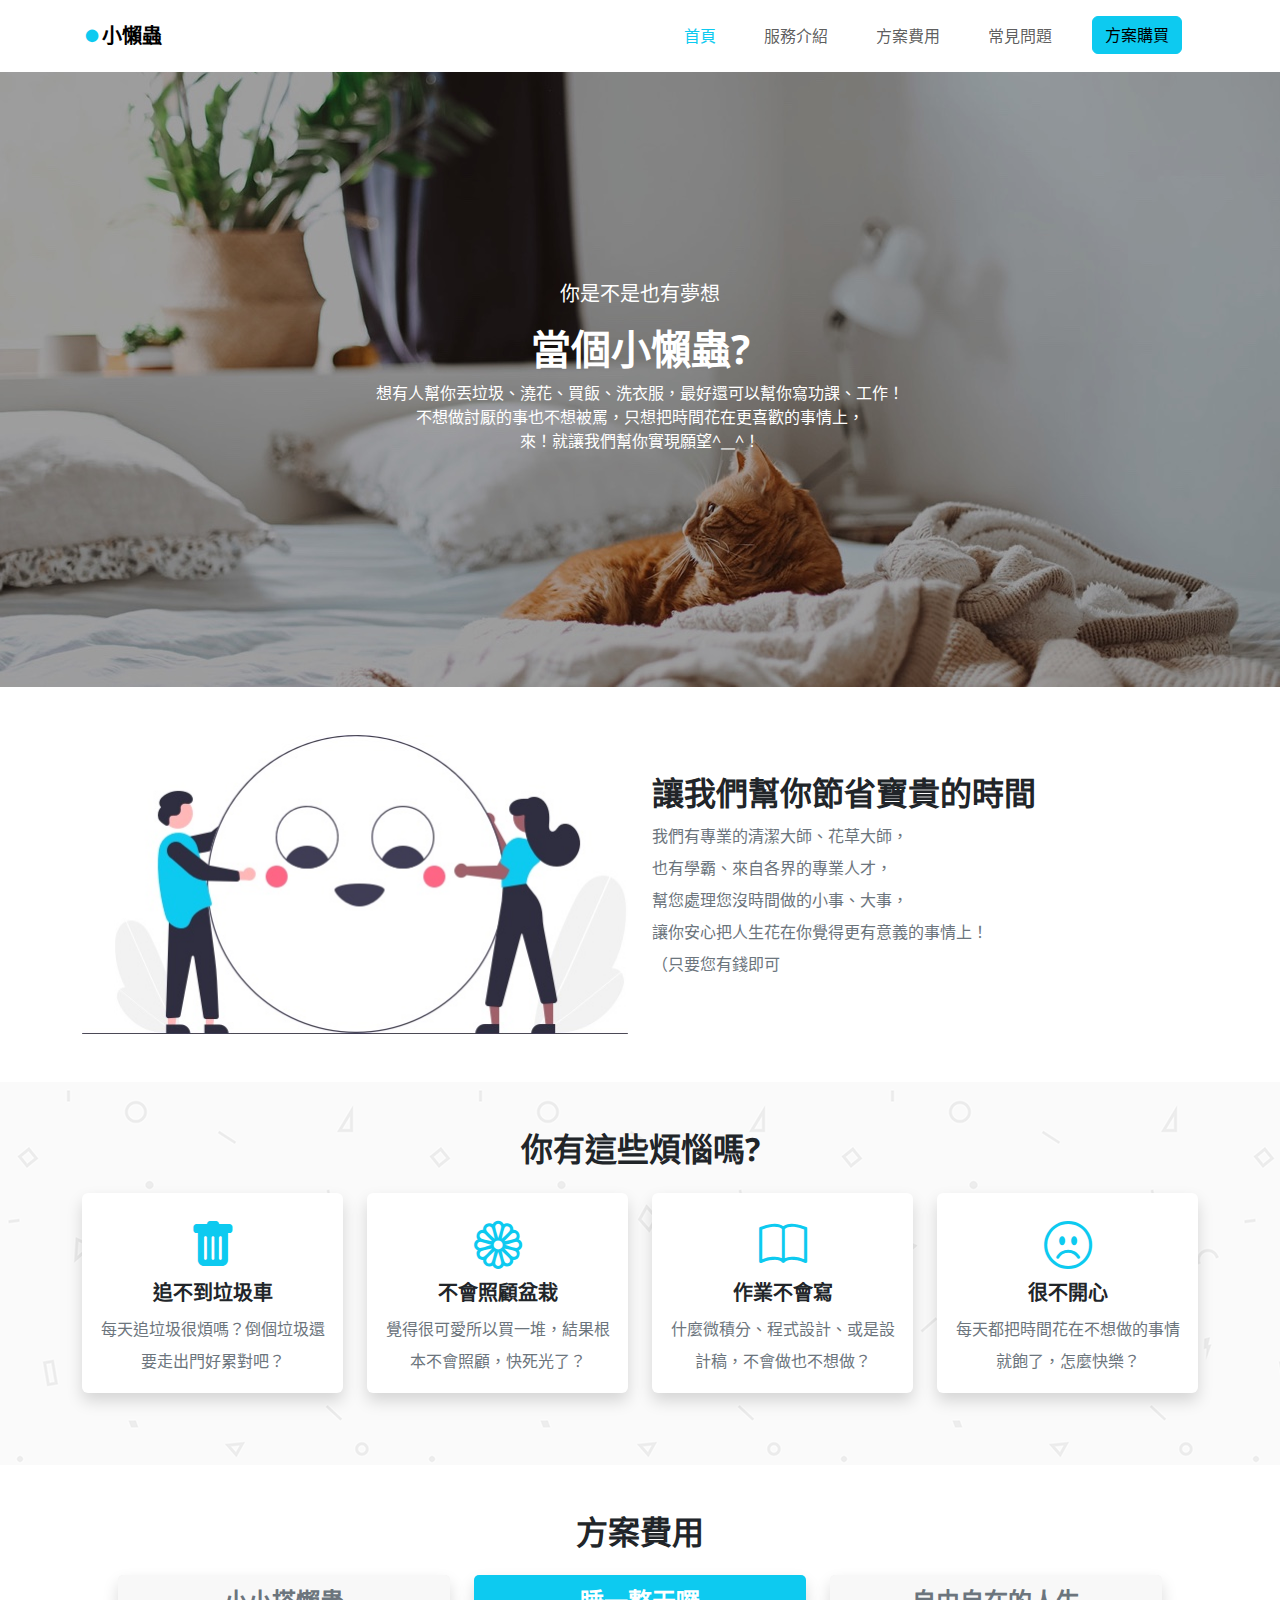
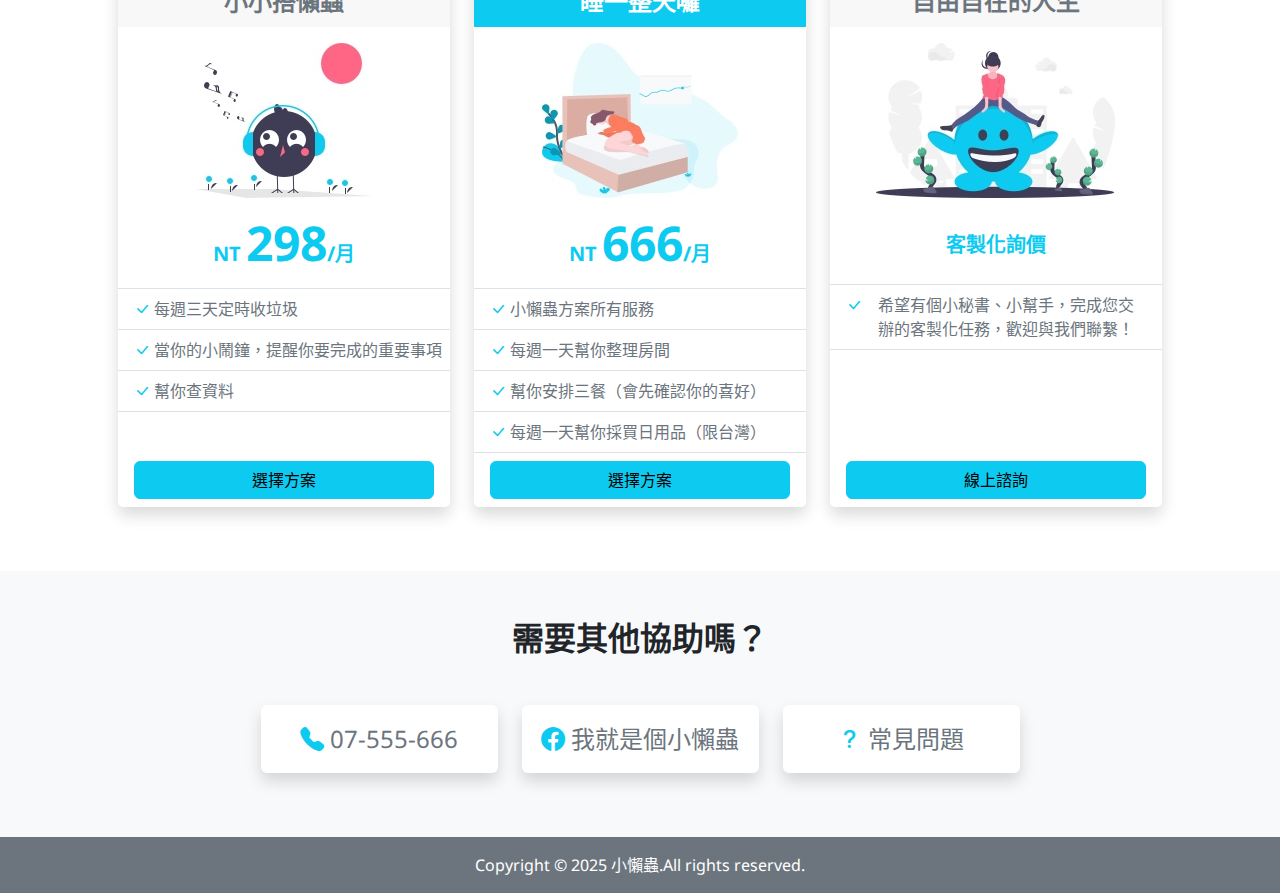
==== commit 2035f64a: "Correct with the six-hex's advises on 20250124" ====
--- a/index.html
+++ b/index.html
@@ -62,7 +62,7 @@
               <a class="nav-link" href="./question.html">常見問題</a>
             </li>
             <li class="nav-item mx-3">
-              <a class="btn bg-info" href="./purchase.html">方案購買</a>
+              <a class="btn btn-info" href="./purchase.html">方案購買</a>
             </li>
           </ul>
         </div>
@@ -70,8 +70,14 @@
     </nav>
 
     <!-- Header 圖片 -->
+
     <header
-      class="header d-flex justify-content-center align-items-lg-center mb-5"
+      class="position-relative header d-flex justify-content-center align-items-lg-center"
+      style="
+        background-image: url(./images/home_bg.jpg);
+        top: 60px;
+        margin-bottom: 108px;
+      "
     >
       <div class="p-5 text-white text-center">
         <p class="fs-5">你是不是也有夢想</p>
@@ -100,7 +106,7 @@
           </div>
         </div>
         <div class="col">
-          <img src="./images/info.jpg" class="w-100 img-fluild" alt="" />
+          <img src="./images/info.jpg" class="w-100 img-fluid" alt="" />
         </div>
       </div>
     </section>
@@ -109,8 +115,8 @@
     <section class="p-5" style="background-image: url(./images/bg_paper.png)">
       <div class="container">
         <h2 class="text-center fw-bold mb-4">你有這些煩惱嗎?</h2>
-        <div class="row row-cols-1 row-cols-lg-4 g-3 g-lg-4 mb-4">
-          <div class="col">
+        <ul class="row row-cols-1 row-cols-lg-4 g-3 g-lg-4 mb-4 list-unstyled">
+          <li class="col">
             <div class="card border-0 shadow">
               <div class="card-body text-center">
                 <i class="bi bi-trash-fill fs-s-48 text-info"></i>
@@ -121,8 +127,8 @@
                 </p>
               </div>
             </div>
-          </div>
-          <div class="col">
+          </li>
+          <li class="col">
             <div class="card border-0 shadow">
               <div class="card-body text-center">
                 <i class="bi bi-flower1 fs-s-48 text-info"></i>
@@ -133,8 +139,8 @@
                 </p>
               </div>
             </div>
-          </div>
-          <div class="col">
+          </li>
+          <li class="col">
             <div class="card border-0 shadow">
               <div class="card-body text-center">
                 <i class="bi bi-book fs-s-48 text-info"></i>
@@ -145,8 +151,8 @@
                 </p>
               </div>
             </div>
-          </div>
-          <div class="col">
+          </li>
+          <li class="col">
             <div class="card border-0 shadow">
               <div class="card-body text-center">
                 <i class="bi bi-emoji-frown fs-s-48 text-info"></i>
@@ -157,16 +163,16 @@
                 </p>
               </div>
             </div>
-          </div>
-        </div>
+          </li>
+        </ul>
       </div>
     </section>
 
     <!--方案費用-->
     <section class="container p-5" id="option">
       <h2 class="fw-bold text-center mb-4">方案費用</h2>
-      <div class="row row-cols-1 row-cols-lg-3 gy-5">
-        <div class="col">
+      <ul class="row row-cols-1 row-cols-lg-3 gy-5 list-unstyled">
+        <li class="col">
           <div class="card border-0 shadow h-100">
             <div class="card-header border-0">
               <p class="fs-s-24 text-secondary fw-bold mb-0 text-center">
@@ -178,7 +184,7 @@
               <div class="text-center">
                 <img
                   src="./images/plan01.jpg"
-                  class="img-fluild mb-3"
+                  class="img-fluid mb-3"
                   alt=""
                   style="height: 155px; width: auto"
                 />
@@ -204,9 +210,9 @@
               <a href="#" class="btn btn-info w-100">選擇方案</a>
             </div>
           </div>
-        </div>
-
-        <div class="col">
+        </li>
+
+        <li class="col">
           <div class="card border-0 shadow h-100">
             <div class="card-header border-0 bg-info">
               <p class="fs-s-24 text-white fw-bold mb-0 text-center">
@@ -218,7 +224,7 @@
               <div class="text-center">
                 <img
                   src="./images/plan02.jpg"
-                  class="img-fluild mb-3"
+                  class="img-fluid mb-3"
                   alt=""
                   style="height: 155px; width: auto"
                 />
@@ -249,9 +255,9 @@
               <a href="#" class="btn btn-info w-100">選擇方案</a>
             </div>
           </div>
-        </div>
-
-        <div class="col">
+        </li>
+
+        <li class="col">
           <div class="card border-0 shadow h-100">
             <div class="card-header border-0">
               <p class="fs-s-24 text-secondary fw-bold mb-0 text-center">
@@ -264,7 +270,7 @@
               <div class="text-center">
                 <img
                   src="./images/plan03.jpg"
-                  class="img-fluild mb-3"
+                  class="img-fluid mb-3"
                   alt=""
                   style="height: 155px; width: auto"
                 />
@@ -287,8 +293,8 @@
               <a href="#" class="btn btn-info w-100">線上諮詢</a>
             </div>
           </div>
-        </div>
-      </div>
+        </li>
+      </ul>
     </section>
 
     <!--其他協助-->
@@ -296,34 +302,34 @@
       <div class="container p-5">
         <h2 class="fw-bold text-center mb-4">需要其他協助嗎？</h2>
 
-        <div
-          class="row row-cols-1 row-cols-lg-3 justify-content-lg-center gy-4 px-5 mx-5 px-lg-0 mx-lg-0 mt-1"
+        <ul
+          class="row justify-content-lg-center gy-4 mx-5 px-lg-0 mx-lg-0 mt-1 list-unstyled text-nowrap"
         >
-          <div class="col col-lg-3">
+          <li class="col-12 col-lg-3">
             <div class="card border-0 shadow fs-s-24">
               <div class="card-body text-center">
                 <i class="bi bi-telephone-fill text-info"></i>
                 <span class="text-secondary">07-555-666</span>
               </div>
             </div>
-          </div>
-          <div class="col col-lg-3">
+          </li>
+          <li class="col-12 col-lg-3">
             <div class="card border-0 shadow fs-s-24">
               <div class="card-body text-center">
                 <i class="bi bi-facebook text-info"></i>
                 <span class="text-secondary">我就是個小懶蟲</span>
               </div>
             </div>
-          </div>
-          <div class="col col-lg-3">
+          </li>
+          <li class="col-12 col-lg-3">
             <div class="card border-0 shadow fs-s-24">
               <div class="card-body text-center">
                 <i class="bi bi-question-lg text-info"></i>
                 <span class="text-secondary">常見問題</span>
               </div>
             </div>
-          </div>
-        </div>
+          </li>
+        </ul>
       </div>
     </section>
     <!--footer-->
--- a/stylesheets/all.css
+++ b/stylesheets/all.css
@@ -12021,7 +12021,6 @@
 }
 .header {
   height: 627px;
-  background-image: url(../../images/home_bg.jpg);
   background-size: cover;
   background-position: bottom center;
 }
